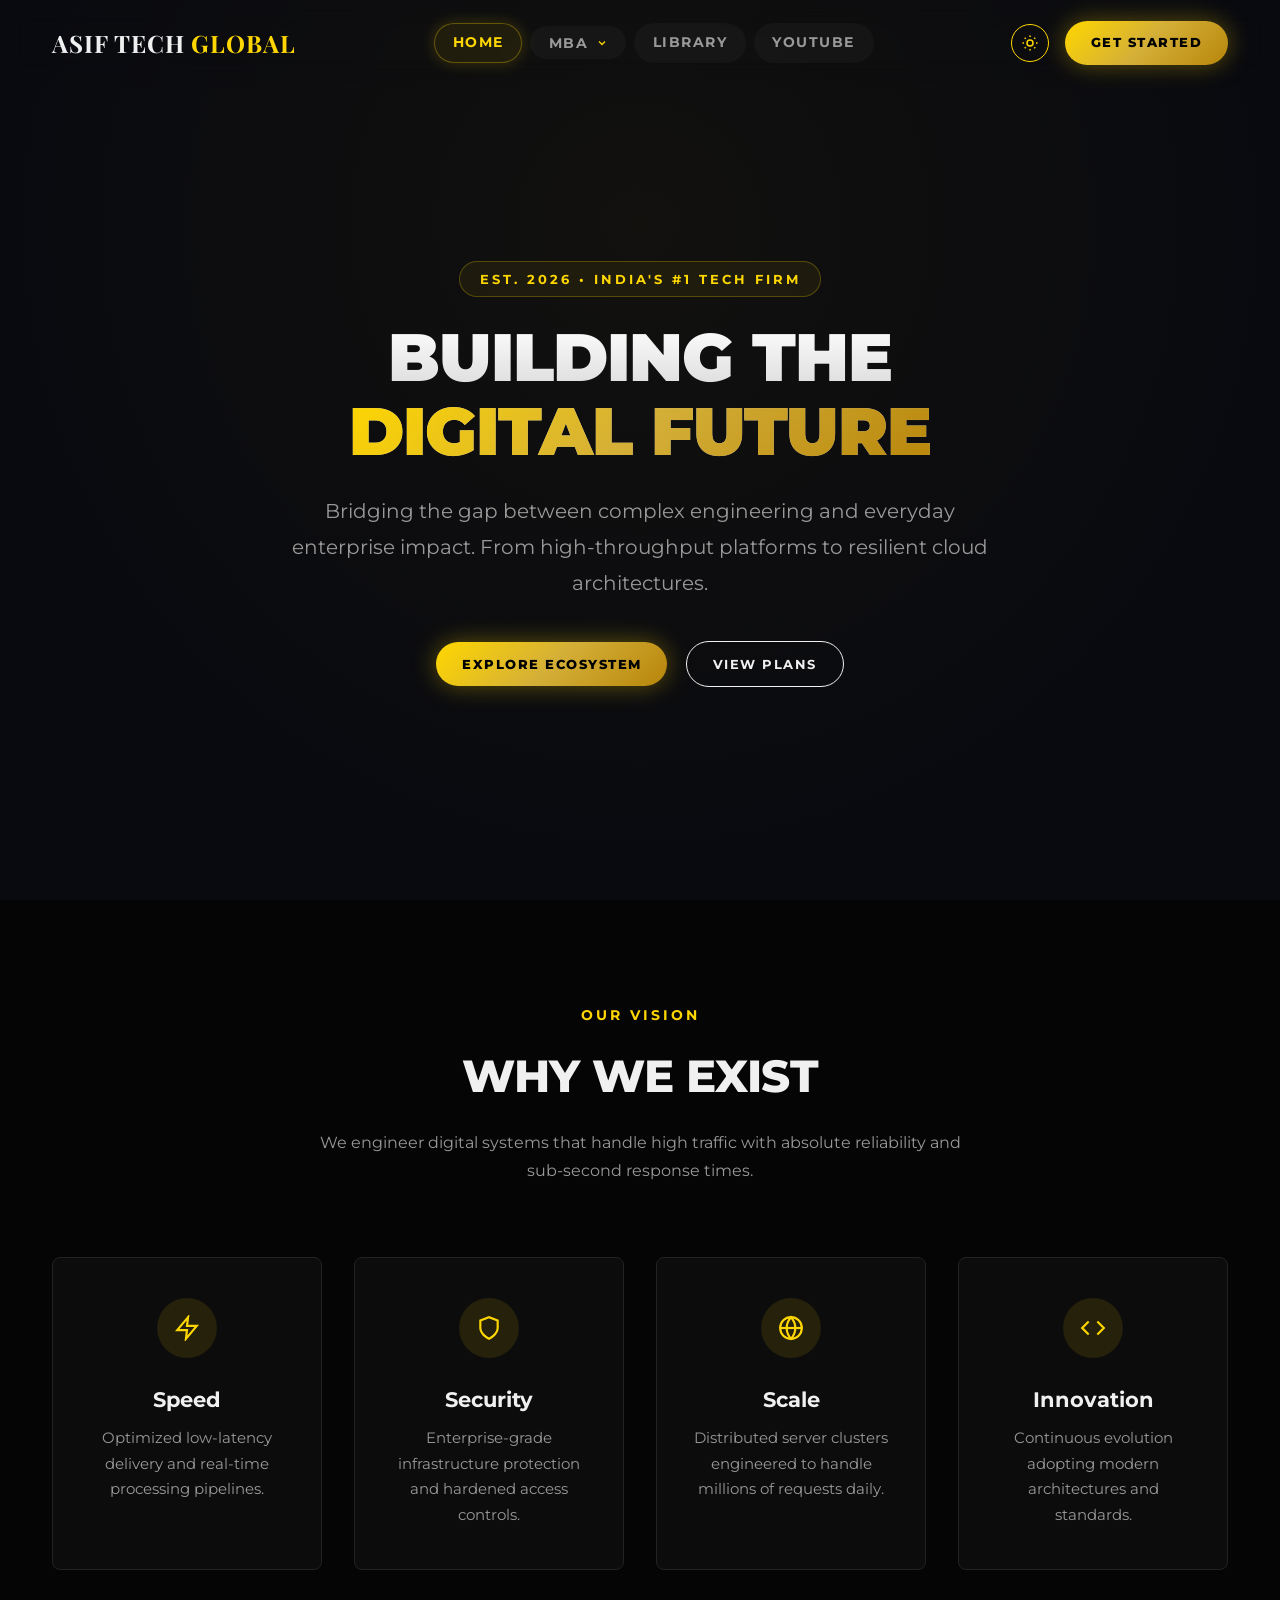
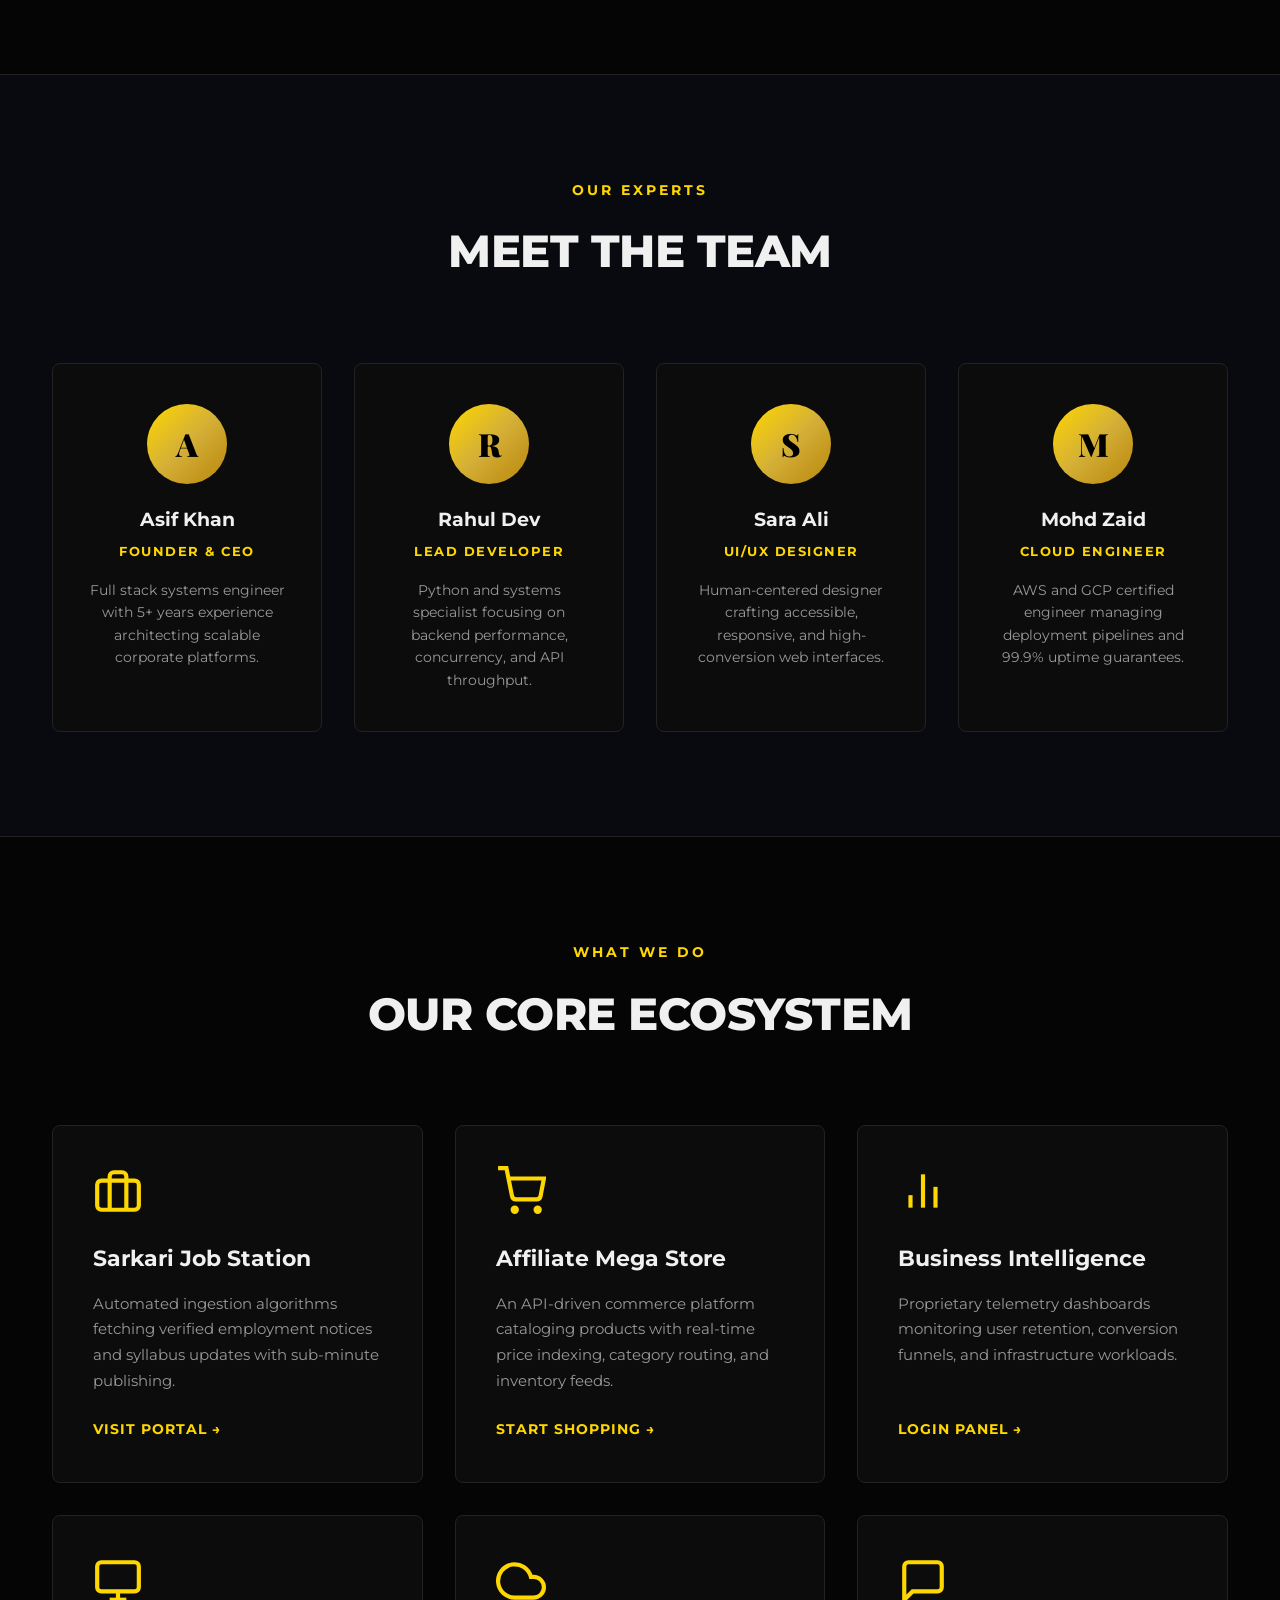
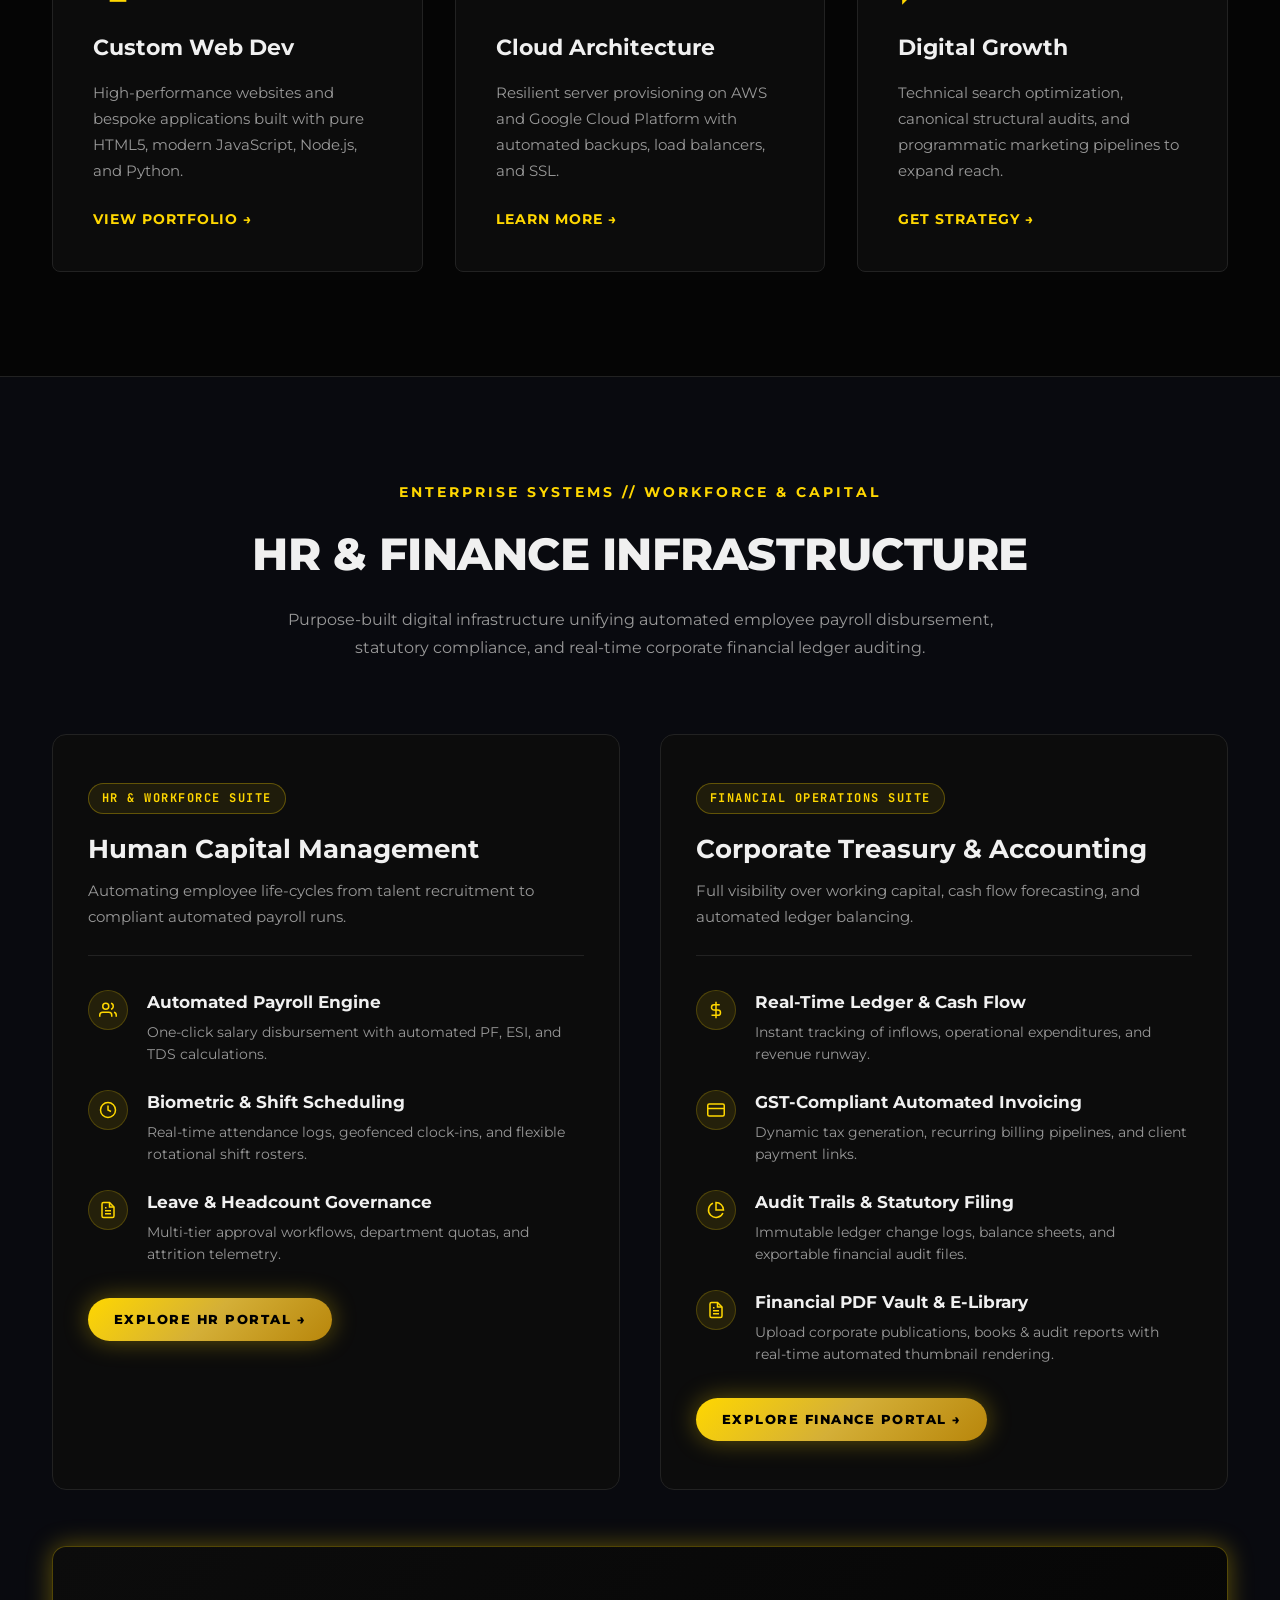
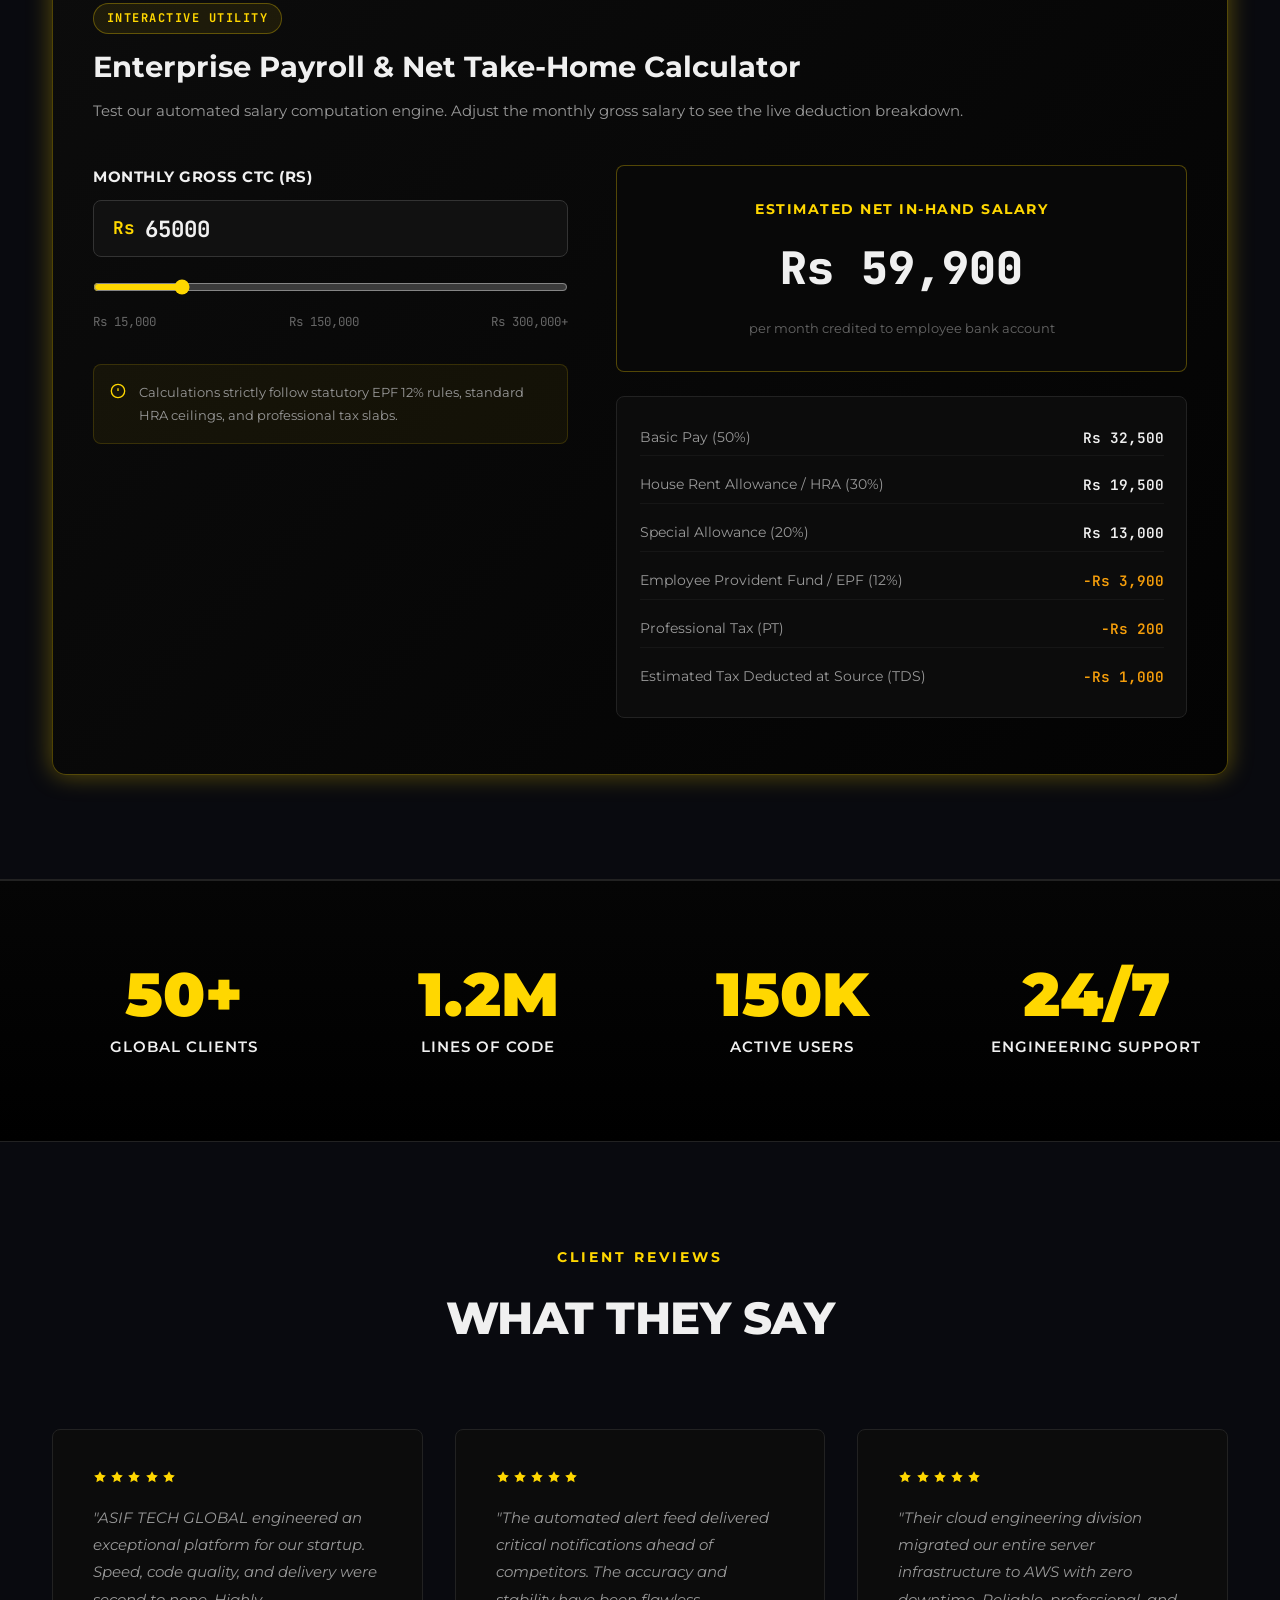
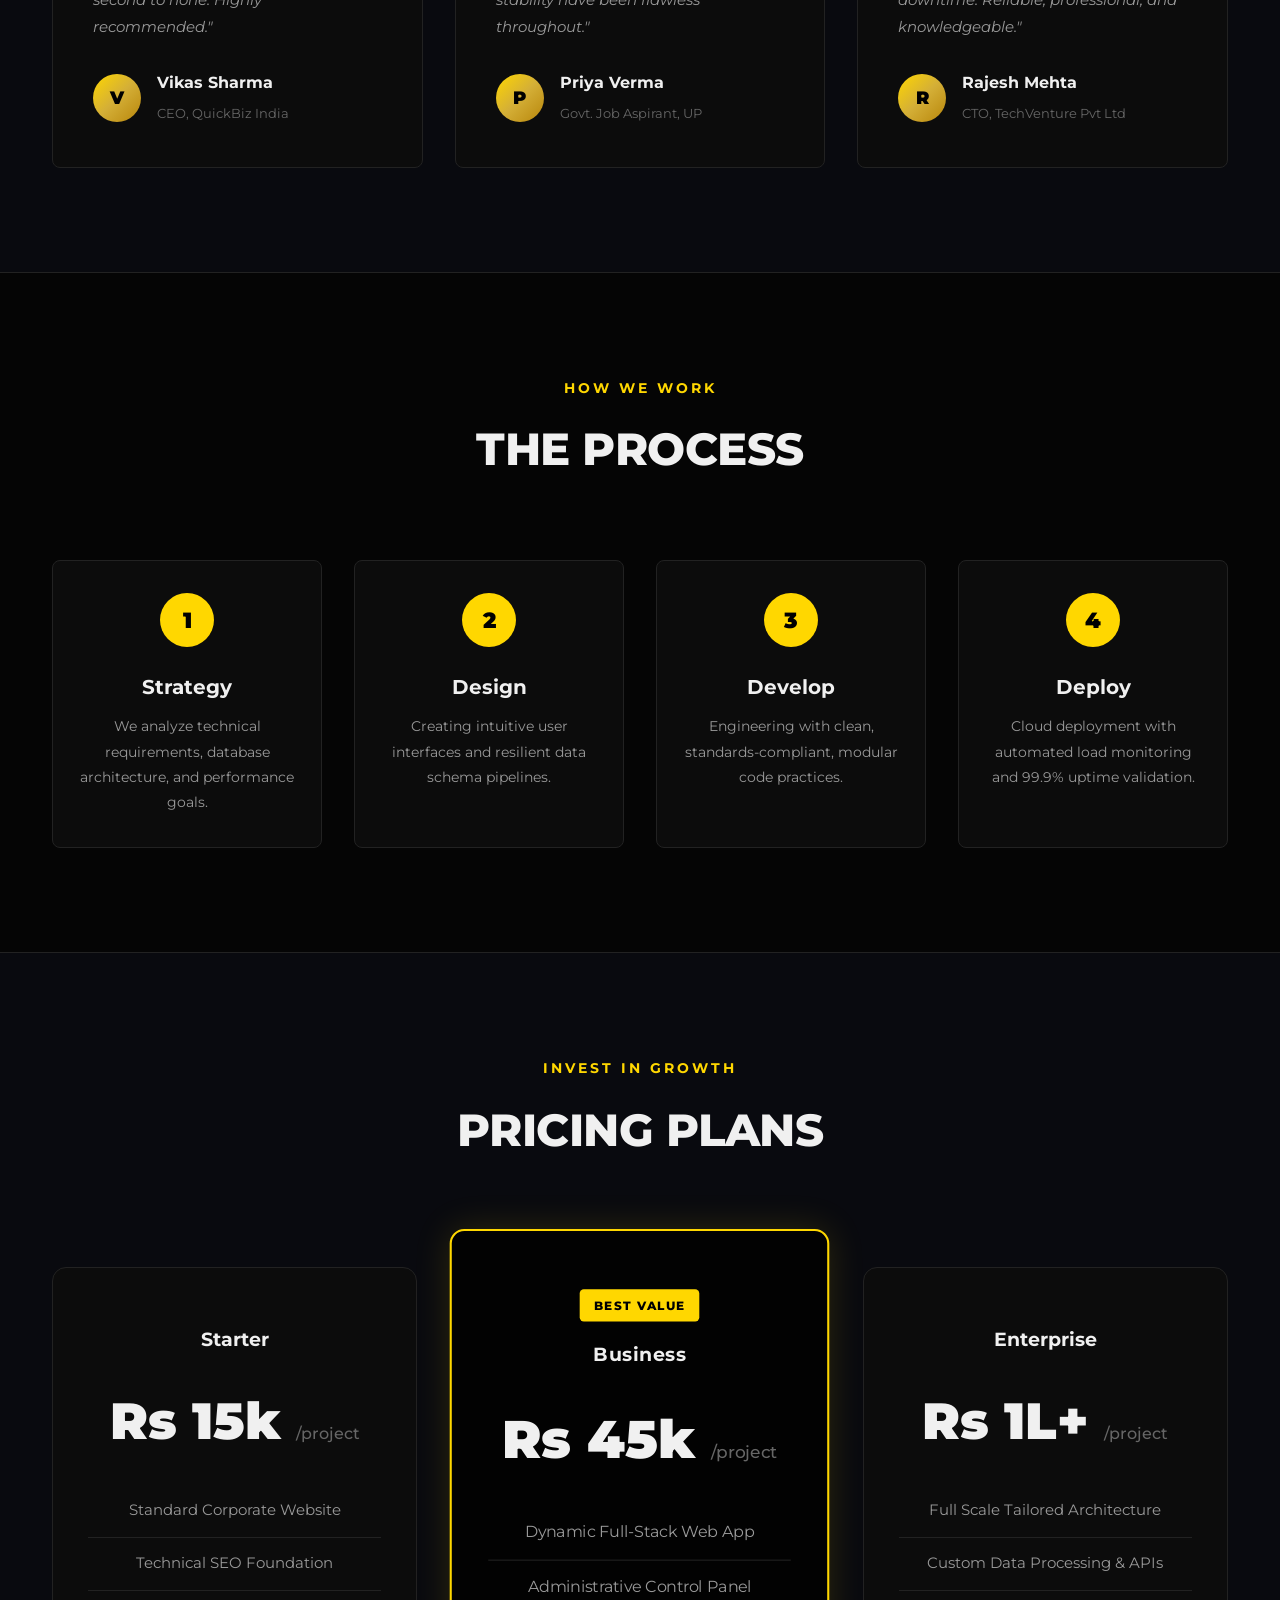
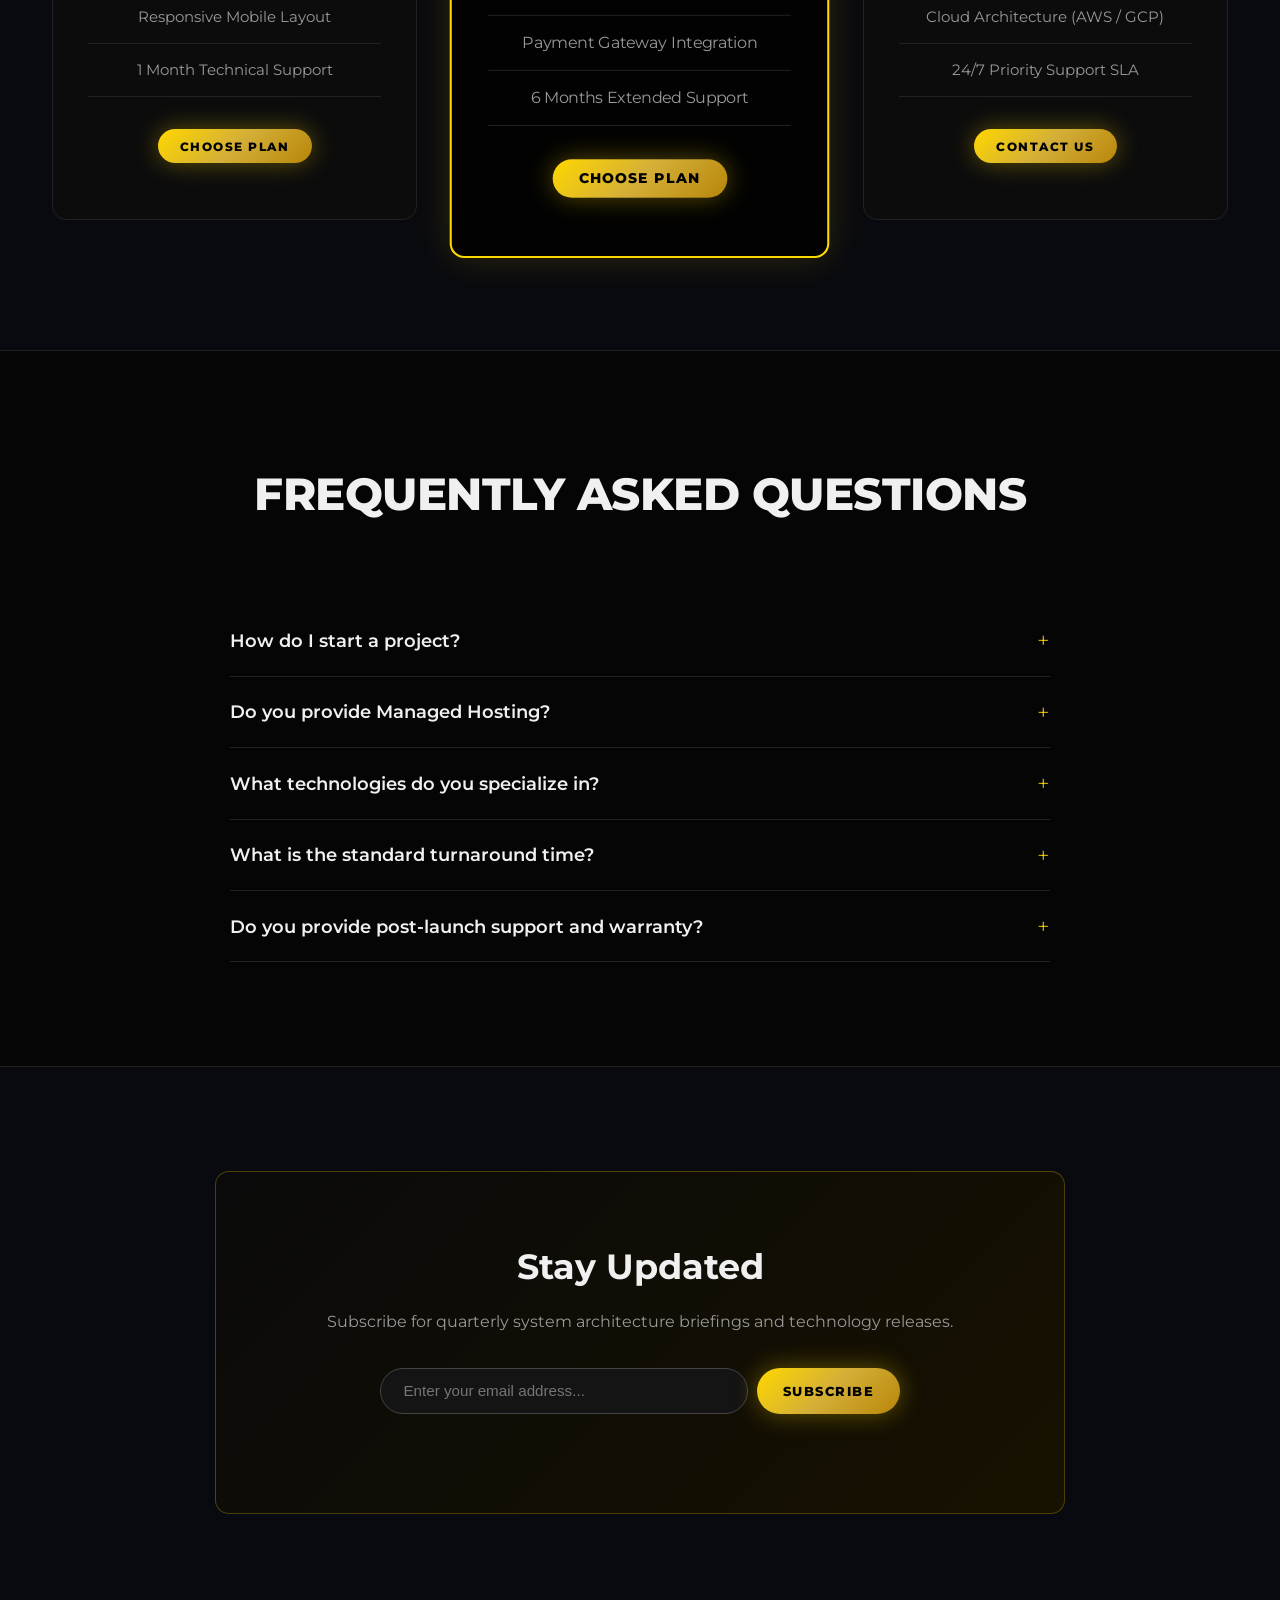
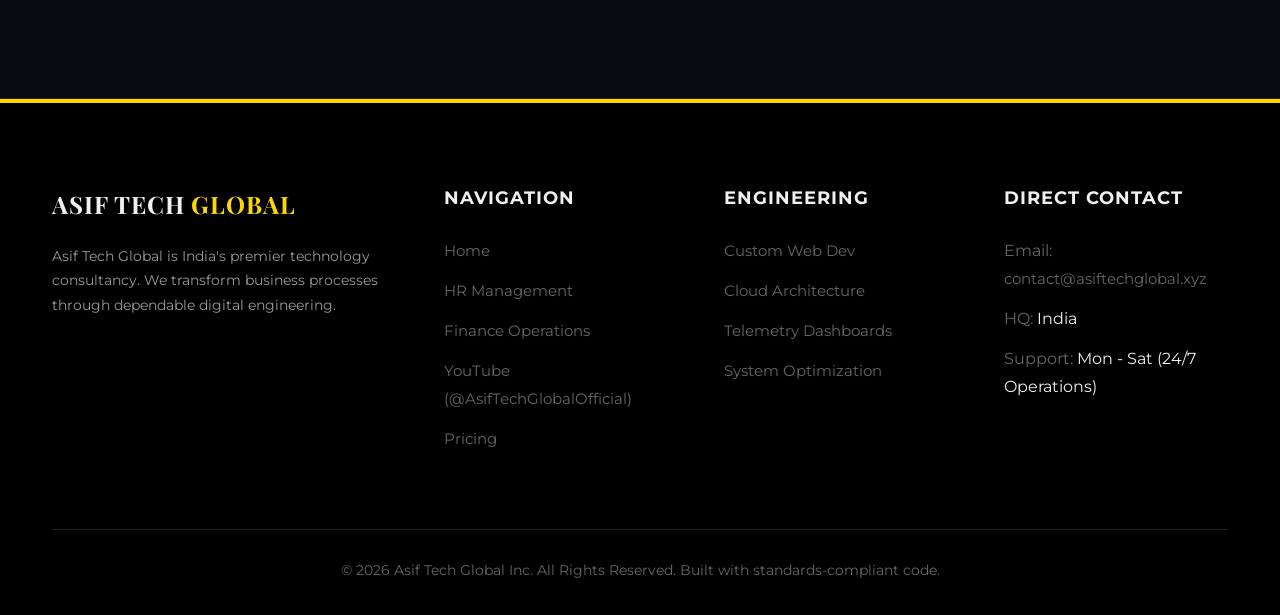
==== index.html @ cf7ed8c2 "feat: AsifTechGlobal Web Platform & YouTube Live Automation Suite" ====
<!DOCTYPE html>
<html lang="en" data-theme="dark">
<head>
  <meta charset="UTF-8">
  <meta name="viewport" content="width=device-width, initial-scale=1.0">
  <title>ASIF TECH GLOBAL | World's Leading Digital Solutions</title>
  <meta name="description" content="Asif Tech Global is India's premier technology consultancy. We build scalable platforms, high-performance web applications, cloud architectures, and digital systems.">
  
  <link rel="stylesheet" href="style.css">
</head>
<body id="home">

  <!-- ==========================================================================
       Navigation Bar (ONLY "Home" in Menu)
       ========================================================================== -->
  <nav class="navbar" id="navbar">
    <div class="container nav-wrapper">
      <!-- Brand Logo -->
      <a href="#home" class="brand-logo">
        ASIF TECH <span>GLOBAL</span>
      </a>

      <!-- Navigation Menu -->
      <div class="nav-menu">
        <a href="#home" class="nav-link-item active">Home</a>

        <!-- MBA Menu with separate HR & FINANCE options -->
        <div class="nav-dropdown" id="mbaDropdown">
          <button class="nav-dropdown-btn" id="mbaDropdownBtn" type="button" aria-expanded="false" aria-haspopup="true">
            <span>MBA</span>
            <svg class="dropdown-chevron" width="12" height="12" viewBox="0 0 24 24" fill="none" stroke="currentColor" stroke-width="2.5"><polyline points="6 9 12 15 18 9"></polyline></svg>
          </button>
          
          <div class="dropdown-menu-box" id="mbaDropdownMenu">
            <!-- Option 1: HR -->
            <a href="hr.html" class="dropdown-item" id="navItemHr">
              <div class="dropdown-item-icon">
                <svg width="18" height="18" viewBox="0 0 24 24" fill="none" stroke="currentColor" stroke-width="2"><path d="M17 21v-2a4 4 0 0 0-4-4H5a4 4 0 0 0-4 4v2"></path><circle cx="9" cy="7" r="4"></circle><path d="M23 21v-2a4 4 0 0 0-3-3.87"></path><path d="M16 3.13a4 4 0 0 1 0 7.75"></path></svg>
              </div>
              <div class="dropdown-item-info">
                <span class="dropdown-title">HR</span>
                <span class="dropdown-desc">Human Resources, Payroll & Workforce</span>
              </div>
            </a>

            <div class="dropdown-divider"></div>

            <!-- Option 2: FINANCE -->
            <a href="finance.html" class="dropdown-item" id="navItemFinance">
              <div class="dropdown-item-icon">
                <svg width="18" height="18" viewBox="0 0 24 24" fill="none" stroke="currentColor" stroke-width="2"><line x1="12" y1="1" x2="12" y2="23"></line><path d="M17 5H9.5a3.5 3.5 0 0 0 0 7h5a3.5 3.5 0 0 1 0 7H6"></path></svg>
              </div>
              <div class="dropdown-item-info">
                <span class="dropdown-title">FINANCE</span>
                <span class="dropdown-desc">Corporate Treasury, GST & Ledgers</span>
              </div>
            </a>
          </div>
        </div>

        <a href="library.html" class="nav-link-item">Library</a>
        <a href="youtube.html" class="nav-link-item">YouTube</a>
      </div>

      <!-- Right Controls -->
      <div class="nav-right">
        <!-- Theme Toggle (Clean SVG Sun/Moon, Zero Emojis) -->
        <button class="theme-toggle-btn" id="mode-toggle" type="button" aria-label="Toggle Dark and Light Mode" title="Toggle Mode">
          <svg id="sun-svg" width="18" height="18" viewBox="0 0 24 24" fill="none" stroke="currentColor" stroke-width="2">
            <circle cx="12" cy="12" r="4"></circle>
            <path d="M12 2v2M12 20v2M4.93 4.93l1.41 1.41M17.66 17.66l1.41 1.41M2 12h2M20 12h2M6.34 17.66l-1.41 1.41M19.07 4.93l-1.41 1.41"></path>
          </svg>
          <svg id="moon-svg" width="18" height="18" viewBox="0 0 24 24" fill="none" stroke="currentColor" stroke-width="2" style="display: none;">
            <path d="M21 12.79A9 9 0 1 1 11.21 3 7 7 0 0 0 21 12.79z"></path>
          </svg>
        </button>

        <a href="#pricing" class="btn-gold">Get Started</a>
      </div>
    </div>
  </nav>

  <!-- ==========================================================================
       Hero Section
       ========================================================================== -->
  <header class="hero">
    <div class="hero-overlay"></div>
    <div class="hero-content">
      <div class="hero-meta-badge">EST. 2026 • INDIA'S #1 TECH FIRM</div>
      <h1 class="hero-title">Building The <br><span class="gradient-gold-text">Digital Future</span></h1>
      <p class="hero-subtitle">
        Bridging the gap between complex engineering and everyday enterprise impact. 
        From high-throughput platforms to resilient cloud architectures.
      </p>

      <div class="hero-actions">
        <a href="#ecosystem" class="btn-gold">Explore Ecosystem</a>
        <a href="#pricing" class="btn-outline-white">View Plans</a>
      </div>
    </div>
  </header>

  <!-- ==========================================================================
       Vision / Why We Exist (4 Pillars)
       ========================================================================== -->
  <section class="section section-bg-dark" id="vision">
    <div class="container">
      <div class="section-header">
        <div class="section-pretitle">Our Vision</div>
        <h2 class="section-h2">Why We Exist</h2>
        <p style="max-width: 680px; margin: 0.8rem auto 0; color: var(--text-muted);">
          We engineer digital systems that handle high traffic with absolute reliability and sub-second response times.
        </p>
      </div>

      <div class="vision-grid">
        <div class="vision-card">
          <div class="vision-icon-wrap">
            <svg width="26" height="26" viewBox="0 0 24 24" fill="none" stroke="currentColor" stroke-width="2">
              <polygon points="13 2 3 14 12 14 11 22 21 10 12 10 13 2"></polygon>
            </svg>
          </div>
          <h3>Speed</h3>
          <p>Optimized low-latency delivery and real-time processing pipelines.</p>
        </div>

        <div class="vision-card">
          <div class="vision-icon-wrap">
            <svg width="26" height="26" viewBox="0 0 24 24" fill="none" stroke="currentColor" stroke-width="2">
              <path d="M12 22s8-4 8-10V5l-8-3-8 3v7c0 6 8 10 8 10z"></path>
            </svg>
          </div>
          <h3>Security</h3>
          <p>Enterprise-grade infrastructure protection and hardened access controls.</p>
        </div>

        <div class="vision-card">
          <div class="vision-icon-wrap">
            <svg width="26" height="26" viewBox="0 0 24 24" fill="none" stroke="currentColor" stroke-width="2">
              <circle cx="12" cy="12" r="10"></circle>
              <line x1="2" y1="12" x2="22" y2="12"></line>
              <path d="M12 2a15.3 15.3 0 0 1 4 10 15.3 15.3 0 0 1-4 10 15.3 15.3 0 0 1-4-10 15.3 15.3 0 0 1 4-10z"></path>
            </svg>
          </div>
          <h3>Scale</h3>
          <p>Distributed server clusters engineered to handle millions of requests daily.</p>
        </div>

        <div class="vision-card">
          <div class="vision-icon-wrap">
            <svg width="26" height="26" viewBox="0 0 24 24" fill="none" stroke="currentColor" stroke-width="2">
              <polyline points="16 18 22 12 16 6"></polyline>
              <polyline points="8 6 2 12 8 18"></polyline>
            </svg>
          </div>
          <h3>Innovation</h3>
          <p>Continuous evolution adopting modern architectures and standards.</p>
        </div>
      </div>
    </div>
  </section>

  <!-- ==========================================================================
       Leadership & Engineering Team
       ========================================================================== -->
  <section class="section">
    <div class="container">
      <div class="section-header">
        <div class="section-pretitle">Our Experts</div>
        <h2 class="section-h2">Meet The Team</h2>
      </div>

      <div class="team-grid">
        <div class="team-card">
          <div class="team-avatar">A</div>
          <h4>Asif Khan</h4>
          <div class="team-role">Founder & CEO</div>
          <p>Full stack systems engineer with 5+ years experience architecting scalable corporate platforms.</p>
        </div>

        <div class="team-card">
          <div class="team-avatar">R</div>
          <h4>Rahul Dev</h4>
          <div class="team-role">Lead Developer</div>
          <p>Python and systems specialist focusing on backend performance, concurrency, and API throughput.</p>
        </div>

        <div class="team-card">
          <div class="team-avatar">S</div>
          <h4>Sara Ali</h4>
          <div class="team-role">UI/UX Designer</div>
          <p>Human-centered designer crafting accessible, responsive, and high-conversion web interfaces.</p>
        </div>

        <div class="team-card">
          <div class="team-avatar">M</div>
          <h4>Mohd Zaid</h4>
          <div class="team-role">Cloud Engineer</div>
          <p>AWS and GCP certified engineer managing deployment pipelines and 99.9% uptime guarantees.</p>
        </div>
      </div>
    </div>
  </section>

  <!-- ==========================================================================
       Core Ecosystem & Capabilities
       ========================================================================== -->
  <section class="section section-bg-dark" id="ecosystem">
    <div class="container">
      <div class="section-header">
        <div class="section-pretitle">What We Do</div>
        <h2 class="section-h2">Our Core Ecosystem</h2>
      </div>

      <div class="ecosystem-grid">
        <div class="ecosystem-card">
          <svg class="ecosystem-icon" viewBox="0 0 24 24" fill="none" stroke="currentColor" stroke-width="2">
            <rect x="2" y="7" width="20" height="14" rx="2" ry="2"></rect>
            <path d="M16 21V5a2 2 0 0 0-2-2h-4a2 2 0 0 0-2 2v16"></path>
          </svg>
          <h3>Sarkari Job Station</h3>
          <p>Automated ingestion algorithms fetching verified employment notices and syllabus updates with sub-minute publishing.</p>
          <a href="#home" class="ecosystem-link">Visit Portal &rarr;</a>
        </div>

        <div class="ecosystem-card">
          <svg class="ecosystem-icon" viewBox="0 0 24 24" fill="none" stroke="currentColor" stroke-width="2">
            <circle cx="9" cy="21" r="1"></circle>
            <circle cx="20" cy="21" r="1"></circle>
            <path d="M1 1h4l2.68 13.39a2 2 0 0 0 2 1.61h9.72a2 2 0 0 0 2-1.61L23 6H6"></path>
          </svg>
          <h3>Affiliate Mega Store</h3>
          <p>An API-driven commerce platform cataloging products with real-time price indexing, category routing, and inventory feeds.</p>
          <a href="#home" class="ecosystem-link">Start Shopping &rarr;</a>
        </div>

        <div class="ecosystem-card">
          <svg class="ecosystem-icon" viewBox="0 0 24 24" fill="none" stroke="currentColor" stroke-width="2">
            <line x1="18" y1="20" x2="18" y2="10"></line>
            <line x1="12" y1="20" x2="12" y2="4"></line>
            <line x1="6" y1="20" x2="6" y2="14"></line>
          </svg>
          <h3>Business Intelligence</h3>
          <p>Proprietary telemetry dashboards monitoring user retention, conversion funnels, and infrastructure workloads.</p>
          <a href="#home" class="ecosystem-link">Login Panel &rarr;</a>
        </div>

        <div class="ecosystem-card">
          <svg class="ecosystem-icon" viewBox="0 0 24 24" fill="none" stroke="currentColor" stroke-width="2">
            <rect x="2" y="3" width="20" height="14" rx="2" ry="2"></rect>
            <line x1="8" y1="21" x2="16" y2="21"></line>
            <line x1="12" y1="17" x2="12" y2="21"></line>
          </svg>
          <h3>Custom Web Dev</h3>
          <p>High-performance websites and bespoke applications built with pure HTML5, modern JavaScript, Node.js, and Python.</p>
          <a href="#home" class="ecosystem-link">View Portfolio &rarr;</a>
        </div>

        <div class="ecosystem-card">
          <svg class="ecosystem-icon" viewBox="0 0 24 24" fill="none" stroke="currentColor" stroke-width="2">
            <path d="M18 10h-1.26A8 8 0 1 0 9 20h9a5 5 0 0 0 0-10z"></path>
          </svg>
          <h3>Cloud Architecture</h3>
          <p>Resilient server provisioning on AWS and Google Cloud Platform with automated backups, load balancers, and SSL.</p>
          <a href="#home" class="ecosystem-link">Learn More &rarr;</a>
        </div>

        <div class="ecosystem-card">
          <svg class="ecosystem-icon" viewBox="0 0 24 24" fill="none" stroke="currentColor" stroke-width="2">
            <path d="M21 15a2 2 0 0 1-2 2H7l-4 4V5a2 2 0 0 1 2-2h14a2 2 0 0 1 2 2z"></path>
          </svg>
          <h3>Digital Growth</h3>
          <p>Technical search optimization, canonical structural audits, and programmatic marketing pipelines to expand reach.</p>
          <a href="#home" class="ecosystem-link">Get Strategy &rarr;</a>
        </div>
      </div>
    </div>
  </section>

  <!-- ==========================================================================
       Dedicated HR & Finance Enterprise Section
       ========================================================================== -->
  <section class="section" id="hr-finance">
    <div class="container">
      <div class="section-header">
        <div class="section-pretitle">Enterprise Systems // Workforce & Capital</div>
        <h2 class="section-h2">HR & Finance Infrastructure</h2>
        <p style="max-width: 720px; margin: 0.8rem auto 0; color: var(--text-muted);">
          Purpose-built digital infrastructure unifying automated employee payroll disbursement, 
          statutory compliance, and real-time corporate financial ledger auditing.
        </p>
      </div>

      <!-- Dual Suite Architecture (HR + Finance) -->
      <div class="hr-finance-grid">
        <!-- HR Column -->
        <div class="suite-card" id="mba-hr">
          <div class="suite-header">
            <div class="suite-badge">HR & Workforce Suite</div>
            <h3>Human Capital Management</h3>
            <p style="color: var(--text-muted); font-size: 0.92rem;">
              Automating employee life-cycles from talent recruitment to compliant automated payroll runs.
            </p>
          </div>

          <ul class="suite-feature-list">
            <li>
              <div class="suite-feature-icon">
                <svg width="18" height="18" viewBox="0 0 24 24" fill="none" stroke="currentColor" stroke-width="2"><path d="M17 21v-2a4 4 0 0 0-4-4H5a4 4 0 0 0-4 4v2"></path><circle cx="9" cy="7" r="4"></circle><path d="M23 21v-2a4 4 0 0 0-3-3.87"></path><path d="M16 3.13a4 4 0 0 1 0 7.75"></path></svg>
              </div>
              <div>
                <strong>Automated Payroll Engine</strong>
                <p>One-click salary disbursement with automated PF, ESI, and TDS calculations.</p>
              </div>
            </li>
            <li>
              <div class="suite-feature-icon">
                <svg width="18" height="18" viewBox="0 0 24 24" fill="none" stroke="currentColor" stroke-width="2"><circle cx="12" cy="12" r="10"></circle><polyline points="12 6 12 12 16 14"></polyline></svg>
              </div>
              <div>
                <strong>Biometric & Shift Scheduling</strong>
                <p>Real-time attendance logs, geofenced clock-ins, and flexible rotational shift rosters.</p>
              </div>
            </li>
            <li>
              <div class="suite-feature-icon">
                <svg width="18" height="18" viewBox="0 0 24 24" fill="none" stroke="currentColor" stroke-width="2"><path d="M14 2H6a2 2 0 0 0-2 2v16a2 2 0 0 0 2 2h12a2 2 0 0 0 2-2V8z"></path><polyline points="14 2 14 8 20 8"></polyline><line x1="16" y1="13" x2="8" y2="13"></line><line x1="16" y1="17" x2="8" y2="17"></line><polyline points="10 9 9 9 8 9"></polyline></svg>
              </div>
              <div>
                <strong>Leave & Headcount Governance</strong>
                <p>Multi-tier approval workflows, department quotas, and attrition telemetry.</p>
              </div>
            </li>
          </ul>

          <div style="margin-top: 2rem;">
            <a href="hr.html" class="btn-gold">Explore HR Portal &rarr;</a>
          </div>
        </div>

        <!-- Finance Column -->
        <div class="suite-card" id="mba-finance">
          <div class="suite-header">
            <div class="suite-badge">Financial Operations Suite</div>
            <h3>Corporate Treasury & Accounting</h3>
            <p style="color: var(--text-muted); font-size: 0.92rem;">
              Full visibility over working capital, cash flow forecasting, and automated ledger balancing.
            </p>
          </div>

          <ul class="suite-feature-list">
            <li>
              <div class="suite-feature-icon">
                <svg width="18" height="18" viewBox="0 0 24 24" fill="none" stroke="currentColor" stroke-width="2"><line x1="12" y1="1" x2="12" y2="23"></line><path d="M17 5H9.5a3.5 3.5 0 0 0 0 7h5a3.5 3.5 0 0 1 0 7H6"></path></svg>
              </div>
              <div>
                <strong>Real-Time Ledger & Cash Flow</strong>
                <p>Instant tracking of inflows, operational expenditures, and revenue runway.</p>
              </div>
            </li>
            <li>
              <div class="suite-feature-icon">
                <svg width="18" height="18" viewBox="0 0 24 24" fill="none" stroke="currentColor" stroke-width="2"><rect x="1" y="4" width="22" height="16" rx="2" ry="2"></rect><line x1="1" y1="10" x2="23" y2="10"></line></svg>
              </div>
              <div>
                <strong>GST-Compliant Automated Invoicing</strong>
                <p>Dynamic tax generation, recurring billing pipelines, and client payment links.</p>
              </div>
            </li>
            <li>
              <div class="suite-feature-icon">
                <svg width="18" height="18" viewBox="0 0 24 24" fill="none" stroke="currentColor" stroke-width="2"><path d="M21.21 15.89A10 10 0 1 1 8 2.83"></path><path d="M22 12A10 10 0 0 0 12 2v10z"></path></svg>
              </div>
              <div>
                <strong>Audit Trails & Statutory Filing</strong>
                <p>Immutable ledger change logs, balance sheets, and exportable financial audit files.</p>
              </div>
            </li>
            <li>
              <div class="suite-feature-icon">
                <svg width="18" height="18" viewBox="0 0 24 24" fill="none" stroke="currentColor" stroke-width="2"><path d="M14 2H6a2 2 0 0 0-2 2v16a2 2 0 0 0 2 2h12a2 2 0 0 0 2-2V8z"></path><polyline points="14 2 14 8 20 8"></polyline><line x1="16" y1="13" x2="8" y2="13"></line><line x1="16" y1="17" x2="8" y2="17"></line><polyline points="10 9 9 9 8 9"></polyline></svg>
              </div>
              <div>
                <strong>Financial PDF Vault & E-Library</strong>
                <p>Upload corporate publications, books & audit reports with real-time automated thumbnail rendering.</p>
              </div>
            </li>
          </ul>

          <div style="margin-top: 2rem;">
            <a href="finance.html" class="btn-gold">Explore Finance Portal &rarr;</a>
          </div>
        </div>
      </div>

      <!-- Interactive Payroll & Net Salary Calculator Widget -->
      <div class="payroll-calculator-panel">
        <div class="calc-intro">
          <div class="suite-badge" style="margin-bottom: 0.5rem;">Interactive Utility</div>
          <h3>Enterprise Payroll & Net Take-Home Calculator</h3>
          <p style="color: var(--text-muted); font-size: 0.92rem;">
            Test our automated salary computation engine. Adjust the monthly gross salary to see the live deduction breakdown.
          </p>
        </div>

        <div class="calc-grid">
          <!-- Control Side -->
          <div class="calc-control-col">
            <label for="grossSalaryInput" class="calc-label">Monthly Gross CTC (Rs)</label>
            <div class="salary-input-wrapper">
              <span class="currency-prefix">Rs</span>
              <input type="number" id="grossSalaryInput" class="salary-num-input" value="65000" min="15000" max="500000" step="1000">
            </div>

            <div style="margin-top: 1.2rem;">
              <input type="range" id="grossSalaryRange" class="calc-slider" min="15000" max="300000" step="1000" value="65000">
              <div style="display: flex; justify-content: space-between; font-size: 0.78rem; color: var(--text-dim); margin-top: 0.4rem; font-family: var(--font-mono);">
                <span>Rs 15,000</span>
                <span>Rs 150,000</span>
                <span>Rs 300,000+</span>
              </div>
            </div>

            <div class="calc-notice">
              <svg width="16" height="16" viewBox="0 0 24 24" fill="none" stroke="currentColor" stroke-width="2"><circle cx="12" cy="12" r="10"></circle><line x1="12" y1="8" x2="12" y2="12"></line><line x1="12" y1="16" x2="12.01" y2="16"></line></svg>
              <span>Calculations strictly follow statutory EPF 12% rules, standard HRA ceilings, and professional tax slabs.</span>
            </div>
          </div>

          <!-- Breakdown Side -->
          <div class="calc-result-col">
            <div class="net-salary-card">
              <span class="net-label">Estimated Net In-Hand Salary</span>
              <div class="net-amount" id="netSalaryDisplay">Rs 58,750</div>
              <span class="net-sub">per month credited to employee bank account</span>
            </div>

            <div class="breakdown-table">
              <div class="breakdown-row">
                <span>Basic Pay (50%)</span>
                <span id="basicPayDisplay" class="val-pos">Rs 32,500</span>
              </div>
              <div class="breakdown-row">
                <span>House Rent Allowance / HRA (30%)</span>
                <span id="hraDisplay" class="val-pos">Rs 19,500</span>
              </div>
              <div class="breakdown-row">
                <span>Special Allowance (20%)</span>
                <span id="specialAllowanceDisplay" class="val-pos">Rs 13,000</span>
              </div>
              <div class="breakdown-row">
                <span>Employee Provident Fund / EPF (12%)</span>
                <span id="epfDisplay" class="val-neg">-Rs 3,900</span>
              </div>
              <div class="breakdown-row">
                <span>Professional Tax (PT)</span>
                <span id="ptDisplay" class="val-neg">-Rs 200</span>
              </div>
              <div class="breakdown-row">
                <span>Estimated Tax Deducted at Source (TDS)</span>
                <span id="tdsDisplay" class="val-neg">-Rs 2,150</span>
              </div>
            </div>
          </div>
        </div>
      </div>
    </div>
  </section>

  <!-- ==========================================================================
       Animated Stats Section
       ========================================================================== -->
  <section class="stats-section">
    <div class="container">
      <div class="stats-grid">
        <div>
          <div class="stat-number" data-target="50">50+</div>
          <div class="stat-label">Global Clients</div>
        </div>
        <div>
          <div class="stat-number" data-target="1.2">1.2M</div>
          <div class="stat-label">Lines of Code</div>
        </div>
        <div>
          <div class="stat-number" data-target="150">150K</div>
          <div class="stat-label">Active Users</div>
        </div>
        <div>
          <div class="stat-number">24/7</div>
          <div class="stat-label">Engineering Support</div>
        </div>
      </div>
    </div>
  </section>

  <!-- ==========================================================================
       Client Testimonials (Zero Emojis, Clean SVG Stars)
       ========================================================================== -->
  <section class="section">
    <div class="container">
      <div class="section-header">
        <div class="section-pretitle">Client Reviews</div>
        <h2 class="section-h2">What They Say</h2>
      </div>

      <div class="testimonial-grid">
        <div class="testimonial-card">
          <div class="stars-row">
            <svg viewBox="0 0 24 24"><polygon points="12 2 15.09 8.26 22 9.27 17 14.14 18.18 21.02 12 17.77 5.82 21.02 7 14.14 2 9.27 8.91 8.26 12 2"></polygon></svg>
            <svg viewBox="0 0 24 24"><polygon points="12 2 15.09 8.26 22 9.27 17 14.14 18.18 21.02 12 17.77 5.82 21.02 7 14.14 2 9.27 8.91 8.26 12 2"></polygon></svg>
            <svg viewBox="0 0 24 24"><polygon points="12 2 15.09 8.26 22 9.27 17 14.14 18.18 21.02 12 17.77 5.82 21.02 7 14.14 2 9.27 8.91 8.26 12 2"></polygon></svg>
            <svg viewBox="0 0 24 24"><polygon points="12 2 15.09 8.26 22 9.27 17 14.14 18.18 21.02 12 17.77 5.82 21.02 7 14.14 2 9.27 8.91 8.26 12 2"></polygon></svg>
            <svg viewBox="0 0 24 24"><polygon points="12 2 15.09 8.26 22 9.27 17 14.14 18.18 21.02 12 17.77 5.82 21.02 7 14.14 2 9.27 8.91 8.26 12 2"></polygon></svg>
          </div>
          <p>"ASIF TECH GLOBAL engineered an exceptional platform for our startup. Speed, code quality, and delivery were second to none. Highly recommended."</p>
          <div class="testimonial-author">
            <div class="author-avatar">V</div>
            <div class="author-info">
              <h4>Vikas Sharma</h4>
              <span>CEO, QuickBiz India</span>
            </div>
          </div>
        </div>

        <div class="testimonial-card">
          <div class="stars-row">
            <svg viewBox="0 0 24 24"><polygon points="12 2 15.09 8.26 22 9.27 17 14.14 18.18 21.02 12 17.77 5.82 21.02 7 14.14 2 9.27 8.91 8.26 12 2"></polygon></svg>
            <svg viewBox="0 0 24 24"><polygon points="12 2 15.09 8.26 22 9.27 17 14.14 18.18 21.02 12 17.77 5.82 21.02 7 14.14 2 9.27 8.91 8.26 12 2"></polygon></svg>
            <svg viewBox="0 0 24 24"><polygon points="12 2 15.09 8.26 22 9.27 17 14.14 18.18 21.02 12 17.77 5.82 21.02 7 14.14 2 9.27 8.91 8.26 12 2"></polygon></svg>
            <svg viewBox="0 0 24 24"><polygon points="12 2 15.09 8.26 22 9.27 17 14.14 18.18 21.02 12 17.77 5.82 21.02 7 14.14 2 9.27 8.91 8.26 12 2"></polygon></svg>
            <svg viewBox="0 0 24 24"><polygon points="12 2 15.09 8.26 22 9.27 17 14.14 18.18 21.02 12 17.77 5.82 21.02 7 14.14 2 9.27 8.91 8.26 12 2"></polygon></svg>
          </div>
          <p>"The automated alert feed delivered critical notifications ahead of competitors. The accuracy and stability have been flawless throughout."</p>
          <div class="testimonial-author">
            <div class="author-avatar">P</div>
            <div class="author-info">
              <h4>Priya Verma</h4>
              <span>Govt. Job Aspirant, UP</span>
            </div>
          </div>
        </div>

        <div class="testimonial-card">
          <div class="stars-row">
            <svg viewBox="0 0 24 24"><polygon points="12 2 15.09 8.26 22 9.27 17 14.14 18.18 21.02 12 17.77 5.82 21.02 7 14.14 2 9.27 8.91 8.26 12 2"></polygon></svg>
            <svg viewBox="0 0 24 24"><polygon points="12 2 15.09 8.26 22 9.27 17 14.14 18.18 21.02 12 17.77 5.82 21.02 7 14.14 2 9.27 8.91 8.26 12 2"></polygon></svg>
            <svg viewBox="0 0 24 24"><polygon points="12 2 15.09 8.26 22 9.27 17 14.14 18.18 21.02 12 17.77 5.82 21.02 7 14.14 2 9.27 8.91 8.26 12 2"></polygon></svg>
            <svg viewBox="0 0 24 24"><polygon points="12 2 15.09 8.26 22 9.27 17 14.14 18.18 21.02 12 17.77 5.82 21.02 7 14.14 2 9.27 8.91 8.26 12 2"></polygon></svg>
            <svg viewBox="0 0 24 24"><polygon points="12 2 15.09 8.26 22 9.27 17 14.14 18.18 21.02 12 17.77 5.82 21.02 7 14.14 2 9.27 8.91 8.26 12 2"></polygon></svg>
          </div>
          <p>"Their cloud engineering division migrated our entire server infrastructure to AWS with zero downtime. Reliable, professional, and knowledgeable."</p>
          <div class="testimonial-author">
            <div class="author-avatar">R</div>
            <div class="author-info">
              <h4>Rajesh Mehta</h4>
              <span>CTO, TechVenture Pvt Ltd</span>
            </div>
          </div>
        </div>
      </div>
    </div>
  </section>

  <!-- ==========================================================================
       The Process (1, 2, 3, 4)
       ========================================================================== -->
  <section class="section section-bg-dark">
    <div class="container">
      <div class="section-header">
        <div class="section-pretitle">How We Work</div>
        <h2 class="section-h2">The Process</h2>
      </div>

      <div class="process-grid">
        <div class="process-step">
          <div class="step-num">1</div>
          <h3>Strategy</h3>
          <p>We analyze technical requirements, database architecture, and performance goals.</p>
        </div>
        <div class="process-step">
          <div class="step-num">2</div>
          <h3>Design</h3>
          <p>Creating intuitive user interfaces and resilient data schema pipelines.</p>
        </div>
        <div class="process-step">
          <div class="step-num">3</div>
          <h3>Develop</h3>
          <p>Engineering with clean, standards-compliant, modular code practices.</p>
        </div>
        <div class="process-step">
          <div class="step-num">4</div>
          <h3>Deploy</h3>
          <p>Cloud deployment with automated load monitoring and 99.9% uptime validation.</p>
        </div>
      </div>
    </div>
  </section>

  <!-- ==========================================================================
       Pricing Plans
       ========================================================================== -->
  <section class="section" id="pricing">
    <div class="container">
      <div class="section-header">
        <div class="section-pretitle">Invest In Growth</div>
        <h2 class="section-h2">Pricing Plans</h2>
      </div>

      <div class="pricing-grid">
        <div class="pricing-card">
          <h3>Starter</h3>
          <div class="price">Rs 15k <span>/project</span></div>
          <ul class="features-list">
            <li>Standard Corporate Website</li>
            <li>Technical SEO Foundation</li>
            <li>Responsive Mobile Layout</li>
            <li>1 Month Technical Support</li>
          </ul>
          <button class="btn-gold" style="font-size: 0.75rem; padding: 0.6rem 1.4rem;" onclick="handleSelectPlan('Starter')">Choose Plan</button>
        </div>

        <div class="pricing-card highlight">
          <div class="pricing-badge">BEST VALUE</div>
          <h3>Business</h3>
          <div class="price">Rs 45k <span>/project</span></div>
          <ul class="features-list">
            <li>Dynamic Full-Stack Web App</li>
            <li>Administrative Control Panel</li>
            <li>Payment Gateway Integration</li>
            <li>6 Months Extended Support</li>
          </ul>
          <button class="btn-gold" onclick="handleSelectPlan('Business')">Choose Plan</button>
        </div>

        <div class="pricing-card">
          <h3>Enterprise</h3>
          <div class="price">Rs 1L+ <span>/project</span></div>
          <ul class="features-list">
            <li>Full Scale Tailored Architecture</li>
            <li>Custom Data Processing & APIs</li>
            <li>Cloud Architecture (AWS / GCP)</li>
            <li>24/7 Priority Support SLA</li>
          </ul>
          <button class="btn-gold" style="font-size: 0.75rem; padding: 0.6rem 1.4rem;" onclick="handleSelectPlan('Enterprise')">Contact Us</button>
        </div>
      </div>
    </div>
  </section>

  <!-- ==========================================================================
       Frequently Asked Questions
       ========================================================================== -->
  <section class="section section-bg-dark">
    <div class="container">
      <div class="section-header">
        <h2 class="section-h2">Frequently Asked Questions</h2>
      </div>

      <div class="faq-wrap">
        <div class="faq-item">
          <button class="faq-question" onclick="toggleFaq(this)">
            <span>How do I start a project?</span>
            <span class="faq-icon">+</span>
          </button>
          <div class="faq-answer">
            <p>Simply send an inquiry via our contact form or email. Our technical team responds with a detailed scope assessment within 2 hours.</p>
          </div>
        </div>

        <div class="faq-item">
          <button class="faq-question" onclick="toggleFaq(this)">
            <span>Do you provide Managed Hosting?</span>
            <span class="faq-icon">+</span>
          </button>
          <div class="faq-answer">
            <p>Yes. We deploy and manage dedicated cloud instances on AWS and Google Cloud Platform with a 99.9% uptime service level agreement.</p>
          </div>
        </div>

        <div class="faq-item">
          <button class="faq-question" onclick="toggleFaq(this)">
            <span>What technologies do you specialize in?</span>
            <span class="faq-icon">+</span>
          </button>
          <div class="faq-answer">
            <p>Our core stack includes Python, Node.js, HTML5, modern vanilla JavaScript, PostgreSQL, MySQL, Redis, Docker, and Linux server environments.</p>
          </div>
        </div>

        <div class="faq-item">
          <button class="faq-question" onclick="toggleFaq(this)">
            <span>What is the standard turnaround time?</span>
            <span class="faq-icon">+</span>
          </button>
          <div class="faq-answer">
            <p>Standard responsive websites take 1 to 2 weeks. Comprehensive full-stack applications take 4 to 8 weeks, while custom enterprise platforms range from 3 to 6 months depending on requirements.</p>
          </div>
        </div>

        <div class="faq-item">
          <button class="faq-question" onclick="toggleFaq(this)">
            <span>Do you provide post-launch support and warranty?</span>
            <span class="faq-icon">+</span>
          </button>
          <div class="faq-answer">
            <p>Yes. All plans include dedicated post-launch support ranging from 1 to 6 months. Enterprise contracts include 24/7 priority operational coverage.</p>
          </div>
        </div>
      </div>
    </div>
  </section>

  <!-- ==========================================================================
       Newsletter (Zero Emojis)
       ========================================================================== -->
  <section class="section">
    <div class="container">
      <div class="newsletter-section">
        <h2>Stay Updated</h2>
        <p>Subscribe for quarterly system architecture briefings and technology releases.</p>
        <form class="newsletter-form" id="newsletter-form" onsubmit="event.preventDefault(); handleSubscribe();">
          <input type="email" class="newsletter-input" id="nl-email" placeholder="Enter your email address..." required>
          <button type="submit" class="btn-gold">Subscribe</button>
        </form>
        <div id="nl-msg" style="margin-top: 15px; font-size: 14px; min-height: 20px; color: var(--gold);"></div>
      </div>
    </div>
  </section>

  <!-- ==========================================================================
       Footer
       ========================================================================== -->
  <footer>
    <div class="container">
      <div class="footer-cols">
        <div>
          <div class="brand-logo" style="margin-bottom: 1.2rem;">ASIF TECH <span>GLOBAL</span></div>
          <p style="color: var(--text-muted); font-size: 0.9rem; line-height: 1.7;">
            Asif Tech Global is India's premier technology consultancy. We transform business processes through dependable digital engineering.
          </p>
        </div>

        <div>
          <h3>Navigation</h3>
          <ul>
            <li><a href="#home">Home</a></li>
            <li><a href="hr.html">HR Management</a></li>
            <li><a href="finance.html">Finance Operations</a></li>
            <li><a href="youtube.html">YouTube (@AsifTechGlobalOfficial)</a></li>
            <li><a href="#pricing">Pricing</a></li>
          </ul>
        </div>

        <div>
          <h3>Engineering</h3>
          <ul>
            <li><a href="#ecosystem">Custom Web Dev</a></li>
            <li><a href="#ecosystem">Cloud Architecture</a></li>
            <li><a href="#ecosystem">Telemetry Dashboards</a></li>
            <li><a href="#ecosystem">System Optimization</a></li>
          </ul>
        </div>

        <div>
          <h3>Direct Contact</h3>
          <ul>
            <li><span style="color: var(--text-dim);">Email:</span> <a href="mailto:contact@asiftechglobal.xyz">contact@asiftechglobal.xyz</a></li>
            <li><span style="color: var(--text-dim);">HQ:</span> India</li>
            <li><span style="color: var(--text-dim);">Support:</span> Mon - Sat (24/7 Operations)</li>
          </ul>
        </div>
      </div>

      <div class="footer-bottom">
        &copy; 2026 Asif Tech Global Inc. All Rights Reserved. Built with standards-compliant code.
      </div>
    </div>
  </footer>

  <!-- Scroll to top button (Clean text arrow, zero emojis) -->
  <button class="scroll-top" id="scroll-top" onclick="window.scrollTo({top:0,behavior:'smooth'})" aria-label="Scroll to Top" title="Scroll to Top">
    &uarr;
  </button>

  <script src="app.js"></script>
</body>
</html>
---- style.css ----
/* ==========================================================================
   ASIF TECH GLOBAL — Ultra-Luxury Black & Gold IT Engineering Firm
   Benchmark: asiftechglobal.xyz (Elevated & Refined, Zero Emojis)
   ========================================================================== */

@import url('https://fonts.googleapis.com/css2?family=Montserrat:ital,wght@0,300;0,400;0,500;0,600;0,700;0,800;0,900;1,400&family=Playfair+Display:wght@600;700;800&family=JetBrains+Mono:wght@400;500&display=swap');

:root {
  --gold: #FFD700;
  --gold-light: #FFE55C;
  --gold-dark: #B8860B;
  --gold-gradient: linear-gradient(135deg, #FFD700 0%, #D4AF37 50%, #B8860B 100%);
  --gold-glow: 0 0 25px rgba(255, 215, 0, 0.35);

  --black: #000000;
  --dark-void: #050505;
  --dark-card: #0c0c0c;
  --dark-surface: #141414;
  --border-subtle: #222222;
  --border-gold: rgba(255, 215, 0, 0.3);

  --text-main: #f0f0f0;
  --text-muted: #999999;
  --text-dim: #666666;

  --font-main: 'Montserrat', -apple-system, BlinkMacSystemFont, sans-serif;
  --font-serif: 'Playfair Display', serif;
  --font-mono: 'JetBrains Mono', monospace;

  --radius-sm: 4px;
  --radius-md: 8px;
  --radius-lg: 14px;
  --radius-pill: 50px;

  --transition: 0.3s cubic-bezier(0.16, 1, 0.3, 1);
}

[data-theme="light"] {
  --black: #ffffff;
  --dark-void: #f5f5f7;
  --dark-card: #ffffff;
  --dark-surface: #e9e9ee;
  --border-subtle: #d8d8e0;
  --border-gold: rgba(184, 134, 11, 0.4);

  --text-main: #111111;
  --text-muted: #555555;
  --text-dim: #888888;
  --gold-glow: 0 0 20px rgba(184, 134, 11, 0.25);
}

/* Reset & Base */
*, *::before, *::after {
  margin: 0;
  padding: 0;
  box-sizing: border-box;
}

html {
  scroll-behavior: smooth;
  font-size: 16px;
}

body {
  font-family: var(--font-main);
  background: #090a0f;
  color: var(--text-main);
  line-height: 1.75;
  overflow-x: hidden;
  transition: background var(--transition), color var(--transition);
  position: relative;
}

[data-theme="light"] body {
  background: #f8fafc;
}

/* Background Canvas Disabled */
#financeHrCanvas {
  display: none !important;
}

a {
  text-decoration: none;
  color: inherit;
  transition: var(--transition);
}

ul {
  list-style: none;
}

button {
  cursor: pointer;
  border: none;
  background: none;
  font-family: inherit;
}

.container {
  max-width: 1240px;
  margin: 0 auto;
  padding: 0 2rem;
}

/* Typography Helpers */
.text-gold {
  color: var(--gold);
}

.gradient-gold-text {
  background: var(--gold-gradient);
  -webkit-background-clip: text;
  -webkit-text-fill-color: transparent;
}

/* ==========================================================================
   Navigation Bar (Seamless Transparent, No Border Line, ONLY "Home")
   ========================================================================== */
.navbar {
  position: fixed;
  top: 0;
  left: 0;
  width: 100%;
  z-index: 1000;
  background: transparent;
  backdrop-filter: blur(14px);
  -webkit-backdrop-filter: blur(14px);
  border-bottom: none; /* Removed header border line */
  padding: 1.3rem 0;
  transition: background-color var(--transition), padding var(--transition), box-shadow var(--transition);
}

[data-theme="light"] .navbar {
  background: transparent;
}

.navbar.scrolled {
  padding: 0.9rem 0;
  background: rgba(8, 12, 22, 0.65);
  backdrop-filter: blur(20px);
  -webkit-backdrop-filter: blur(20px);
  border-bottom: none; /* No line even when scrolled */
  box-shadow: 0 10px 30px rgba(0, 0, 0, 0.4);
}

[data-theme="light"] .navbar.scrolled {
  background: rgba(255, 255, 255, 0.85);
  box-shadow: 0 10px 25px rgba(0, 0, 0, 0.06);
}

.nav-wrapper {
  display: flex;
  align-items: center;
  justify-content: space-between;
}

.brand-logo {
  font-family: var(--font-serif);
  font-size: 1.5rem;
  font-weight: 700;
  letter-spacing: 1px;
  color: var(--text-main);
  display: flex;
  align-items: center;
  gap: 0.4rem;
}

.brand-logo span {
  color: var(--gold);
}

/* Nav Menu & Dropdown */
.nav-menu {
  display: flex;
  align-items: center;
  gap: 0.5rem;
}

.nav-link-item {
  font-size: 0.85rem;
  font-weight: 700;
  text-transform: uppercase;
  letter-spacing: 1.5px;
  color: var(--text-muted);
  padding: 0.45rem 1.1rem;
  border-radius: var(--radius-pill);
  background: rgba(255, 255, 255, 0.03);
  border: 1px solid transparent;
  transition: var(--transition);
  text-decoration: none;
  display: inline-flex;
  align-items: center;
}

.nav-link-item:hover, .nav-link-item.active {
  color: var(--gold);
  background: rgba(255, 215, 0, 0.08);
  border-color: rgba(255, 215, 0, 0.3);
  box-shadow: 0 0 15px rgba(255, 215, 0, 0.2);
}

/* MBA Dropdown */
.nav-dropdown {
  position: relative;
  display: inline-block;
}

.nav-dropdown-btn {
  font-family: inherit;
  font-size: 0.85rem;
  font-weight: 700;
  text-transform: uppercase;
  letter-spacing: 1.5px;
  color: var(--text-muted);
  padding: 0.45rem 1.1rem;
  border-radius: var(--radius-pill);
  background: rgba(255, 255, 255, 0.03);
  border: 1px solid transparent;
  cursor: pointer;
  transition: var(--transition);
  display: inline-flex;
  align-items: center;
  gap: 0.45rem;
}

.dropdown-chevron {
  transition: transform 0.25s cubic-bezier(0.16, 1, 0.3, 1);
  color: var(--gold);
}

.nav-dropdown:hover .nav-dropdown-btn,
.nav-dropdown.active .nav-dropdown-btn,
.nav-dropdown-btn:hover {
  color: var(--gold);
  background: rgba(255, 215, 0, 0.08);
  border-color: rgba(255, 215, 0, 0.3);
  box-shadow: 0 0 15px rgba(255, 215, 0, 0.2);
}

.nav-dropdown:hover .dropdown-chevron,
.nav-dropdown.active .dropdown-chevron {
  transform: rotate(180deg);
}

.dropdown-menu-box {
  position: absolute;
  top: calc(100% + 0.6rem);
  left: 50%;
  transform: translateX(-50%) translateY(8px);
  min-width: 290px;
  background: rgba(14, 20, 36, 0.95);
  backdrop-filter: blur(20px);
  -webkit-backdrop-filter: blur(20px);
  border: 1px solid rgba(255, 215, 0, 0.25);
  border-radius: var(--radius-md);
  padding: 0.6rem;
  box-shadow: 0 18px 40px rgba(0, 0, 0, 0.65), 0 0 25px rgba(255, 215, 0, 0.12);
  opacity: 0;
  visibility: hidden;
  pointer-events: none;
  transition: opacity 0.22s ease, transform 0.22s ease, visibility 0.22s ease;
  z-index: 1000;
}

[data-theme="light"] .dropdown-menu-box {
  background: rgba(255, 255, 255, 0.96);
  border-color: rgba(212, 175, 55, 0.4);
  box-shadow: 0 18px 40px rgba(0, 0, 0, 0.12);
}

.nav-dropdown:hover .dropdown-menu-box,
.nav-dropdown.active .dropdown-menu-box {
  opacity: 1;
  visibility: visible;
  pointer-events: auto;
  transform: translateX(-50%) translateY(0);
}

.dropdown-item {
  display: flex;
  align-items: center;
  gap: 0.85rem;
  padding: 0.75rem 0.9rem;
  border-radius: var(--radius-sm);
  transition: var(--transition);
  text-decoration: none;
  cursor: pointer;
}

.dropdown-item:hover {
  background: rgba(255, 215, 0, 0.1);
  transform: translateX(4px);
}

.dropdown-item.active {
  background: rgba(255, 215, 0, 0.12);
  border-left: 3px solid var(--gold);
}

.dropdown-item-icon {
  width: 36px;
  height: 36px;
  border-radius: 8px;
  background: rgba(255, 215, 0, 0.1);
  border: 1px solid rgba(255, 215, 0, 0.3);
  color: var(--gold);
  display: flex;
  align-items: center;
  justify-content: center;
  flex-shrink: 0;
}

.dropdown-item-info {
  display: flex;
  flex-direction: column;
}

.dropdown-title {
  font-family: var(--font-sans);
  font-weight: 800;
  font-size: 0.9rem;
  letter-spacing: 1.5px;
  color: var(--text-main);
}

.dropdown-desc {
  font-size: 0.73rem;
  color: var(--text-muted);
  line-height: 1.3;
  margin-top: 0.15rem;
}

.dropdown-divider {
  height: 1px;
  background: rgba(255, 255, 255, 0.07);
  margin: 0.35rem 0.5rem;
}

[data-theme="light"] .dropdown-divider {
  background: rgba(0, 0, 0, 0.08);
}

.nav-right {
  display: flex;
  align-items: center;
  gap: 1rem;
}

.theme-toggle-btn {
  width: 38px;
  height: 38px;
  border-radius: 50%;
  border: 1px solid var(--gold);
  color: var(--gold);
  display: flex;
  align-items: center;
  justify-content: center;
  transition: var(--transition);
}

.theme-toggle-btn:hover {
  background: var(--gold);
  color: #000;
  transform: rotate(20deg);
}

.btn-gold {
  background: var(--gold-gradient);
  color: #000000;
  padding: 0.65rem 1.6rem;
  font-weight: 800;
  font-size: 0.82rem;
  text-transform: uppercase;
  letter-spacing: 1.5px;
  border-radius: var(--radius-pill);
  box-shadow: var(--gold-glow);
  display: inline-flex;
  align-items: center;
  gap: 0.5rem;
  transition: var(--transition);
  border: none;
}

.btn-gold:hover {
  transform: translateY(-3px);
  box-shadow: 0 0 35px rgba(255, 215, 0, 0.6);
  color: #000000;
}

.btn-outline-white {
  padding: 0.65rem 1.6rem;
  font-weight: 700;
  font-size: 0.82rem;
  text-transform: uppercase;
  letter-spacing: 1.5px;
  border-radius: var(--radius-pill);
  border: 1px solid var(--text-main);
  color: var(--text-main);
  transition: var(--transition);
}

.btn-outline-white:hover {
  border-color: var(--gold);
  color: var(--gold);
  background: rgba(255, 215, 0, 0.05);
  transform: translateY(-3px);
}

/* ==========================================================================
   Hero Section
   ========================================================================== */
.hero {
  position: relative;
  min-height: 100vh;
  display: flex;
  align-items: center;
  justify-content: center;
  text-align: center;
  padding: 8rem 2rem 5rem;
  overflow: hidden;
  background: radial-gradient(circle at 50% 25%, rgba(230, 184, 0, 0.04) 0%, transparent 70%);
}

.hero-overlay {
  display: none;
}

.hero-content {
  position: relative;
  z-index: 2;
  max-width: 900px;
}

.hero-meta-badge {
  display: inline-block;
  font-size: 0.82rem;
  font-weight: 700;
  letter-spacing: 3px;
  color: var(--gold);
  text-transform: uppercase;
  margin-bottom: 1.5rem;
  padding: 0.35rem 1.2rem;
  border-radius: var(--radius-pill);
  background: rgba(255, 215, 0, 0.06);
  border: 1px solid rgba(255, 215, 0, 0.25);
}

.hero-title {
  font-size: 4.2rem;
  font-weight: 900;
  line-height: 1.1;
  text-transform: uppercase;
  letter-spacing: -1px;
  margin-bottom: 1.5rem;
  background: linear-gradient(180deg, #ffffff 0%, #b5b5b5 100%);
  -webkit-background-clip: text;
  -webkit-text-fill-color: transparent;
}

[data-theme="light"] .hero-title {
  background: linear-gradient(180deg, #000000 0%, #444444 100%);
  -webkit-background-clip: text;
  -webkit-text-fill-color: transparent;
}

@media (max-width: 768px) {
  .hero-title {
    font-size: 2.5rem;
  }
}

.hero-subtitle {
  font-size: 1.25rem;
  color: var(--text-muted);
  max-width: 700px;
  margin: 0 auto 2.5rem;
  line-height: 1.8;
  font-weight: 400;
}

.hero-actions {
  display: flex;
  align-items: center;
  justify-content: center;
  gap: 1.2rem;
  flex-wrap: wrap;
}

/* ==========================================================================
   Section General
   ========================================================================== */
.section {
  padding: 6.5rem 0;
  border-bottom: 1px solid var(--border-subtle);
}

.section-bg-dark {
  background-color: var(--dark-void);
}

.section-header {
  text-align: center;
  margin-bottom: 4.5rem;
}

.section-pretitle {
  font-size: 0.85rem;
  font-weight: 700;
  letter-spacing: 3px;
  color: var(--gold);
  text-transform: uppercase;
  margin-bottom: 0.6rem;
}

.section-h2 {
  font-size: 2.8rem;
  font-weight: 800;
  text-transform: uppercase;
  letter-spacing: -0.5px;
}

@media (max-width: 768px) {
  .section-h2 {
    font-size: 2rem;
  }
}

/* ==========================================================================
   Vision (4 Pillars)
   ========================================================================== */
.vision-grid {
  display: grid;
  grid-template-columns: repeat(auto-fit, minmax(240px, 1fr));
  gap: 2rem;
}

.vision-card {
  text-align: center;
  padding: 2.5rem 1.8rem;
  background: var(--dark-card);
  border: 1px solid var(--border-subtle);
  border-radius: var(--radius-md);
  transition: var(--transition);
}

.vision-card:hover {
  border-color: var(--gold);
  transform: translateY(-6px);
}

.vision-icon-wrap {
  width: 60px;
  height: 60px;
  margin: 0 auto 1.5rem;
  border-radius: 50%;
  background: rgba(255, 215, 0, 0.1);
  display: flex;
  align-items: center;
  justify-content: center;
  color: var(--gold);
}

.vision-card h3 {
  font-size: 1.3rem;
  margin-bottom: 0.5rem;
}

.vision-card p {
  font-size: 0.92rem;
  color: var(--text-muted);
}

/* ==========================================================================
   Core Ecosystem (Services)
   ========================================================================== */
.ecosystem-grid {
  display: grid;
  grid-template-columns: repeat(auto-fit, minmax(320px, 1fr));
  gap: 2rem;
}

.ecosystem-card {
  background: var(--dark-card);
  border: 1px solid var(--border-subtle);
  border-radius: var(--radius-md);
  padding: 2.5rem;
  transition: var(--transition);
  display: flex;
  flex-direction: column;
}

.ecosystem-card:hover {
  border-color: var(--gold);
  transform: translateY(-8px);
  box-shadow: 0 12px 30px rgba(0, 0, 0, 0.5);
}

.ecosystem-icon {
  width: 50px;
  height: 50px;
  color: var(--gold);
  margin-bottom: 1.4rem;
}

.ecosystem-card h3 {
  font-size: 1.4rem;
  margin-bottom: 0.8rem;
  color: var(--text-main);
}

.ecosystem-card p {
  font-size: 0.95rem;
  color: var(--text-muted);
  line-height: 1.7;
  margin-bottom: 1.5rem;
  flex-grow: 1;
}

.ecosystem-link {
  font-size: 0.85rem;
  font-weight: 700;
  text-transform: uppercase;
  letter-spacing: 1px;
  color: var(--gold);
  display: inline-flex;
  align-items: center;
  gap: 0.4rem;
}

.ecosystem-link:hover {
  gap: 0.7rem;
}

/* ==========================================================================
   Leadership & Engineering Team
   ========================================================================== */
.team-grid {
  display: grid;
  grid-template-columns: repeat(auto-fit, minmax(250px, 1fr));
  gap: 2rem;
}

.team-card {
  text-align: center;
  padding: 2.5rem 1.8rem;
  border: 1px solid var(--border-subtle);
  border-radius: var(--radius-md);
  background: var(--dark-card);
  transition: var(--transition);
}

.team-card:hover {
  border-color: var(--gold);
  transform: translateY(-8px);
  box-shadow: 0 15px 40px rgba(255, 215, 0, 0.08);
}

.team-avatar {
  width: 80px;
  height: 80px;
  border-radius: 50%;
  background: var(--gold-gradient);
  margin: 0 auto 1.2rem;
  display: flex;
  align-items: center;
  justify-content: center;
  font-size: 2rem;
  font-weight: 900;
  color: #000;
  font-family: var(--font-serif);
}

.team-card h4 {
  font-size: 1.2rem;
  margin-bottom: 0.25rem;
}

.team-role {
  color: var(--gold);
  font-size: 0.8rem;
  font-weight: 700;
  text-transform: uppercase;
  letter-spacing: 1.5px;
  margin-bottom: 1rem;
}

.team-card p {
  color: var(--text-muted);
  font-size: 0.88rem;
  line-height: 1.6;
}

/* ==========================================================================
   Animated Stats Section
   ========================================================================== */
.stats-section {
  background: linear-gradient(180deg, var(--dark-void) 0%, #000000 100%);
  padding: 5rem 0;
  border-bottom: 1px solid var(--border-subtle);
  border-top: 1px solid var(--border-subtle);
  position: relative;
}

.stats-grid {
  display: grid;
  grid-template-columns: repeat(auto-fit, minmax(200px, 1fr));
  gap: 2.5rem;
  text-align: center;
}

.stat-number {
  font-size: 3.8rem;
  font-weight: 900;
  color: var(--gold);
  font-family: var(--font-main);
  line-height: 1.1;
  margin-bottom: 0.4rem;
}

.stat-label {
  font-size: 0.95rem;
  letter-spacing: 1px;
  text-transform: uppercase;
  color: var(--text-main);
  font-weight: 600;
}

/* ==========================================================================
   Engineering Process (1, 2, 3, 4)
   ========================================================================== */
.process-grid {
  display: grid;
  grid-template-columns: repeat(auto-fit, minmax(240px, 1fr));
  gap: 2rem;
}

.process-step {
  text-align: center;
  padding: 2rem 1.5rem;
  background: var(--dark-card);
  border: 1px solid var(--border-subtle);
  border-radius: var(--radius-md);
  position: relative;
}

.step-num {
  background: var(--gold);
  color: #000;
  width: 54px;
  height: 54px;
  border-radius: 50%;
  font-size: 1.4rem;
  font-weight: 900;
  display: flex;
  align-items: center;
  justify-content: center;
  margin: 0 auto 1.4rem;
}

.process-step h3 {
  font-size: 1.25rem;
  margin-bottom: 0.6rem;
}

.process-step p {
  color: var(--text-muted);
  font-size: 0.9rem;
}

/* ==========================================================================
   Pricing Plans
   ========================================================================== */
.pricing-grid {
  display: grid;
  grid-template-columns: repeat(auto-fit, minmax(300px, 1fr));
  gap: 2.5rem;
  align-items: center;
}

.pricing-card {
  background: var(--dark-card);
  padding: 3.5rem 2.2rem;
  text-align: center;
  border-radius: var(--radius-lg);
  border: 1px solid var(--border-subtle);
  transition: var(--transition);
  position: relative;
}

.pricing-card.highlight {
  border: 2px solid var(--gold);
  transform: scale(1.04);
  background: #020202;
  box-shadow: 0 0 35px rgba(255, 215, 0, 0.15);
}

@media (max-width: 900px) {
  .pricing-card.highlight {
    transform: none;
  }
}

.pricing-badge {
  background: var(--gold);
  color: #000;
  display: inline-block;
  padding: 0.3rem 0.85rem;
  font-weight: 800;
  font-size: 0.75rem;
  letter-spacing: 1px;
  margin-bottom: 1rem;
  border-radius: var(--radius-sm);
  text-transform: uppercase;
}

.price {
  font-size: 3.2rem;
  font-weight: 900;
  color: var(--text-main);
  margin: 1.2rem 0;
}

.price span {
  font-size: 1rem;
  color: var(--text-dim);
  font-weight: 500;
}

.features-list {
  margin: 2rem 0;
  display: flex;
  flex-direction: column;
  gap: 0.8rem;
}

.features-list li {
  color: var(--text-muted);
  font-size: 0.95rem;
  border-bottom: 1px solid var(--border-subtle);
  padding-bottom: 0.8rem;
}

/* ==========================================================================
   Client Testimonials
   ========================================================================== */
.testimonial-grid {
  display: grid;
  grid-template-columns: repeat(auto-fit, minmax(320px, 1fr));
  gap: 2rem;
}

.testimonial-card {
  background: var(--dark-card);
  border: 1px solid var(--border-subtle);
  padding: 2.5rem;
  border-radius: var(--radius-md);
  position: relative;
  transition: var(--transition);
}

.testimonial-card:hover {
  border-color: var(--gold);
}

.testimonial-card p {
  color: var(--text-muted);
  font-size: 0.95rem;
  margin: 1.2rem 0 1.8rem;
  font-style: italic;
  line-height: 1.8;
}

.testimonial-author {
  display: flex;
  align-items: center;
  gap: 1rem;
}

.author-avatar {
  width: 48px;
  height: 48px;
  border-radius: 50%;
  background: var(--gold-gradient);
  display: flex;
  align-items: center;
  justify-content: center;
  font-weight: 900;
  color: #000;
  font-size: 1.1rem;
  flex-shrink: 0;
}

.author-info h4 {
  font-size: 1rem;
  margin-bottom: 0.1rem;
}

.author-info span {
  font-size: 0.8rem;
  color: var(--text-dim);
}

.stars-row {
  display: flex;
  gap: 0.2rem;
  color: var(--gold);
  margin-bottom: 0.3rem;
}

.stars-row svg {
  width: 14px;
  height: 14px;
  fill: var(--gold);
}

/* ==========================================================================
   FAQ Accordion
   ========================================================================== */
.faq-wrap {
  max-width: 820px;
  margin: 0 auto;
}

.faq-item {
  border-bottom: 1px solid var(--border-subtle);
}

.faq-question {
  width: 100%;
  padding: 1.5rem 0;
  text-align: left;
  font-size: 1.1rem;
  font-weight: 600;
  display: flex;
  justify-content: space-between;
  align-items: center;
  transition: color var(--transition);
  color: var(--text-main);
}

.faq-question:hover {
  color: var(--gold);
}

.faq-icon {
  color: var(--gold);
  font-size: 1.4rem;
  font-weight: 300;
  transition: transform var(--transition);
  line-height: 1;
}

.faq-answer {
  max-height: 0;
  overflow: hidden;
  transition: max-height 0.4s ease;
}

.faq-answer p {
  color: var(--text-muted);
  padding-bottom: 1.5rem;
  font-size: 0.95rem;
  line-height: 1.7;
}

.faq-item.open .faq-answer {
  max-height: 250px;
}

.faq-item.open .faq-icon {
  transform: rotate(45deg);
}

.faq-item.open .faq-question {
  color: var(--gold);
}

/* ==========================================================================
   Newsletter Box
   ========================================================================== */
.newsletter-section {
  background: linear-gradient(135deg, #0a0a0a 0%, #171100 100%);
  border: 1px solid rgba(255, 215, 0, 0.25);
  border-radius: var(--radius-lg);
  padding: 4rem 2rem;
  text-align: center;
  max-width: 850px;
  margin: 0 auto 5rem;
}

.newsletter-section h2 {
  font-size: 2.2rem;
  margin-bottom: 0.6rem;
}

.newsletter-section p {
  color: var(--text-muted);
  margin-bottom: 2rem;
  font-size: 1rem;
}

.newsletter-form {
  display: flex;
  gap: 0.6rem;
  max-width: 520px;
  margin: 0 auto;
  flex-wrap: wrap;
  justify-content: center;
}

.newsletter-input {
  flex: 1;
  min-width: 240px;
  padding: 0.85rem 1.4rem;
  border-radius: var(--radius-pill);
  border: 1px solid #444444;
  background: #141414;
  color: #ffffff;
  font-size: 0.95rem;
  outline: none;
}

.newsletter-input:focus {
  border-color: var(--gold);
}

/* ==========================================================================
   Footer
   ========================================================================== */
footer {
  background: #000000;
  padding: 5rem 0 2rem;
  border-top: 4px solid var(--gold);
}

.footer-cols {
  display: grid;
  grid-template-columns: 1.5fr repeat(3, 1fr);
  gap: 3.5rem;
  margin-bottom: 4rem;
}

@media (max-width: 900px) {
  .footer-cols {
    grid-template-columns: 1fr 1fr;
  }
}

@media (max-width: 550px) {
  .footer-cols {
    grid-template-columns: 1fr;
  }
}

.footer-cols h3 {
  font-size: 1.1rem;
  margin-bottom: 1.5rem;
  color: var(--text-main);
  text-transform: uppercase;
  letter-spacing: 1px;
}

.footer-cols ul li {
  margin-bottom: 0.75rem;
}

.footer-cols a {
  color: var(--text-dim);
  font-size: 0.92rem;
}

.footer-cols a:hover {
  color: var(--gold);
}

.footer-bottom {
  text-align: center;
  border-top: 1px solid var(--border-subtle);
  padding-top: 1.8rem;
  color: var(--text-dim);
  font-size: 0.85rem;
}

/* Floating Elements */
.scroll-top {
  position: fixed;
  bottom: 30px;
  right: 30px;
  width: 46px;
  height: 46px;
  background: var(--gold);
  color: #000;
  border-radius: 50%;
  display: none;
  align-items: center;
  justify-content: center;
  box-shadow: 0 4px 15px rgba(255, 215, 0, 0.4);
  transition: var(--transition);
  z-index: 999;
}

.scroll-top.show {
  display: flex;
}

.scroll-top:hover {
  transform: translateY(-4px);
}

/* ==========================================================================
   HR & Finance Enterprise Section & Calculator Styles
   ========================================================================== */
.hr-finance-grid {
  display: grid;
  grid-template-columns: repeat(auto-fit, minmax(340px, 1fr));
  gap: 2.5rem;
  margin-bottom: 3.5rem;
}

.suite-card {
  background: var(--dark-card);
  border: 1px solid var(--border-subtle);
  border-radius: var(--radius-lg);
  padding: 3rem 2.2rem;
  transition: var(--transition);
}

.suite-card:hover {
  border-color: var(--gold);
  transform: translateY(-6px);
  box-shadow: 0 15px 35px rgba(0, 0, 0, 0.6);
}

.suite-card.target-highlight {
  border-color: var(--gold) !important;
  box-shadow: 0 0 35px rgba(255, 215, 0, 0.4), 0 20px 45px rgba(0, 0, 0, 0.8) !important;
  transform: translateY(-8px);
}

.suite-header {
  margin-bottom: 2rem;
  border-bottom: 1px solid var(--border-subtle);
  padding-bottom: 1.5rem;
}

.suite-badge {
  display: inline-block;
  font-family: var(--font-mono);
  font-size: 0.75rem;
  font-weight: 700;
  color: var(--gold);
  text-transform: uppercase;
  letter-spacing: 1.5px;
  background: rgba(255, 215, 0, 0.08);
  border: 1px solid rgba(255, 215, 0, 0.3);
  padding: 0.25rem 0.8rem;
  border-radius: var(--radius-pill);
  margin-bottom: 0.8rem;
}

.suite-header h3 {
  font-size: 1.6rem;
  margin-bottom: 0.5rem;
  color: var(--text-main);
}

.suite-feature-list {
  display: flex;
  flex-direction: column;
  gap: 1.4rem;
}

.suite-feature-list li {
  display: flex;
  gap: 1.2rem;
  align-items: flex-start;
}

.suite-feature-icon {
  width: 40px;
  height: 40px;
  border-radius: 50%;
  background: rgba(255, 215, 0, 0.1);
  border: 1px solid rgba(255, 215, 0, 0.2);
  display: flex;
  align-items: center;
  justify-content: center;
  color: var(--gold);
  flex-shrink: 0;
  margin-top: 0.15rem;
}

.suite-feature-list strong {
  display: block;
  font-size: 1.05rem;
  color: var(--text-main);
  margin-bottom: 0.2rem;
}

.suite-feature-list p {
  font-size: 0.88rem;
  color: var(--text-muted);
  line-height: 1.6;
}

/* Interactive Payroll Calculator Panel */
.payroll-calculator-panel {
  background: linear-gradient(135deg, var(--dark-card) 0%, #030303 100%);
  border: 1px solid var(--border-gold);
  border-radius: var(--radius-lg);
  padding: 3.5rem 2.5rem;
  box-shadow: var(--gold-glow);
}

.calc-intro {
  margin-bottom: 2.5rem;
  text-align: left;
}

.calc-intro h3 {
  font-size: 1.8rem;
  margin-bottom: 0.4rem;
  color: var(--text-main);
}

.calc-grid {
  display: grid;
  grid-template-columns: 1fr 1.2fr;
  gap: 3rem;
  align-items: start;
}

@media (max-width: 850px) {
  .calc-grid {
    grid-template-columns: 1fr;
  }
}

.calc-control-col {
  display: flex;
  flex-direction: column;
}

.calc-label {
  font-size: 0.92rem;
  font-weight: 700;
  color: var(--text-main);
  margin-bottom: 0.6rem;
  text-transform: uppercase;
  letter-spacing: 0.5px;
}

.salary-input-wrapper {
  display: flex;
  align-items: center;
  background: #111111;
  border: 1px solid #333333;
  border-radius: var(--radius-md);
  padding: 0.75rem 1.2rem;
  transition: var(--transition);
}

.salary-input-wrapper:focus-within {
  border-color: var(--gold);
}

.currency-prefix {
  font-family: var(--font-mono);
  font-weight: 700;
  color: var(--gold);
  font-size: 1.1rem;
  margin-right: 0.6rem;
}

.salary-num-input {
  width: 100%;
  background: transparent;
  border: none;
  outline: none;
  color: var(--text-main);
  font-family: var(--font-mono);
  font-size: 1.4rem;
  font-weight: 700;
}

.calc-slider {
  width: 100%;
  accent-color: var(--gold);
  cursor: pointer;
}

.calc-notice {
  margin-top: 2rem;
  display: flex;
  gap: 0.8rem;
  align-items: flex-start;
  padding: 1rem;
  background: rgba(255, 215, 0, 0.05);
  border: 1px solid rgba(255, 215, 0, 0.15);
  border-radius: var(--radius-md);
  font-size: 0.82rem;
  color: var(--text-muted);
}

.calc-notice svg {
  color: var(--gold);
  flex-shrink: 0;
  margin-top: 0.1rem;
}

/* Result Column */
.calc-result-col {
  display: flex;
  flex-direction: column;
  gap: 1.5rem;
}

.net-salary-card {
  text-align: center;
  padding: 1.8rem;
  background: #080808;
  border: 1px solid var(--border-gold);
  border-radius: var(--radius-md);
}

.net-label {
  font-size: 0.85rem;
  font-weight: 700;
  text-transform: uppercase;
  letter-spacing: 1.5px;
  color: var(--gold);
}

.net-amount {
  font-size: 2.8rem;
  font-weight: 900;
  color: var(--text-main);
  font-family: var(--font-mono);
  margin: 0.4rem 0;
}

.net-sub {
  font-size: 0.82rem;
  color: var(--text-dim);
}

.breakdown-table {
  display: flex;
  flex-direction: column;
  gap: 0.65rem;
  background: var(--dark-card);
  border: 1px solid var(--border-subtle);
  border-radius: var(--radius-md);
  padding: 1.4rem;
}

.breakdown-row {
  display: flex;
  justify-content: space-between;
  align-items: center;
  font-size: 0.9rem;
  padding: 0.35rem 0;
  border-bottom: 1px solid rgba(255, 255, 255, 0.04);
}

.breakdown-row:last-child {
  border-bottom: none;
}

.breakdown-row span:first-child {
  color: var(--text-muted);
}

.val-pos {
  font-family: var(--font-mono);
  font-weight: 600;
  color: var(--text-main);
}

.val-neg {
  font-family: var(--font-mono);
  font-weight: 600;
  color: #f59e0b;
}

/* ==========================================================================
   Finance PDF Vault & Auto-Thumbnail Generator Styles
   ========================================================================== */
.finance-pdf-panel {
  background: linear-gradient(135deg, rgba(14, 20, 36, 0.9) 0%, rgba(8, 12, 22, 0.95) 100%);
  border: 1px solid rgba(255, 215, 0, 0.25);
  border-radius: var(--radius-lg);
  padding: 3rem 2.5rem;
  margin-bottom: 3.5rem;
  box-shadow: 0 15px 35px rgba(0, 0, 0, 0.5), 0 0 25px rgba(255, 215, 0, 0.08);
}

.pdf-panel-header {
  margin-bottom: 2rem;
}

.pdf-panel-header h3 {
  font-size: 1.8rem;
  color: var(--text-main);
  margin-bottom: 0.5rem;
}

.pdf-upload-dropzone {
  border: 2px dashed rgba(255, 215, 0, 0.35);
  border-radius: var(--radius-md);
  padding: 2.2rem 2rem;
  text-align: center;
  background: rgba(255, 215, 0, 0.03);
  cursor: pointer;
  transition: var(--transition);
  display: flex;
  flex-direction: column;
  align-items: center;
  gap: 0.9rem;
  margin-bottom: 2.5rem;
}

.pdf-upload-dropzone:hover,
.pdf-upload-dropzone.drag-over {
  border-color: var(--gold);
  background: rgba(255, 215, 0, 0.08);
  box-shadow: 0 0 25px rgba(255, 215, 0, 0.15);
  transform: translateY(-2px);
}

.dropzone-icon {
  width: 54px;
  height: 54px;
  border-radius: 50%;
  background: rgba(255, 215, 0, 0.1);
  border: 1px solid rgba(255, 215, 0, 0.3);
  color: var(--gold);
  display: flex;
  align-items: center;
  justify-content: center;
}

.dropzone-text strong {
  display: block;
  font-size: 0.98rem;
  color: var(--text-main);
  margin-bottom: 0.35rem;
}

.dropzone-text p {
  font-size: 0.8rem;
  color: var(--text-muted);
}

.dropzone-browse-btn {
  display: inline-block;
  color: var(--gold);
  text-decoration: underline;
  cursor: pointer;
  font-weight: 700;
  background: transparent;
  border: none;
  font-size: inherit;
  font-family: inherit;
  padding: 0;
}

.pdf-process-status {
  display: flex;
  align-items: center;
  gap: 1rem;
  padding: 1rem 1.4rem;
  border-radius: var(--radius-sm);
  background: rgba(255, 215, 0, 0.08);
  border: 1px solid rgba(255, 215, 0, 0.3);
  margin-bottom: 2rem;
  color: var(--gold);
  font-size: 0.88rem;
  font-family: var(--font-mono);
}

.status-spinner {
  width: 18px;
  height: 18px;
  border: 2px solid rgba(255, 215, 0, 0.3);
  border-top-color: var(--gold);
  border-radius: 50%;
  animation: spin 0.8s linear infinite;
  flex-shrink: 0;
}

@keyframes spin {
  0% { transform: rotate(0deg); }
  100% { transform: rotate(360deg); }
}

.pdf-documents-header {
  display: flex;
  justify-content: space-between;
  align-items: center;
  margin-bottom: 1.5rem;
  padding-bottom: 0.8rem;
  border-bottom: 1px solid var(--border-subtle);
}

.pdf-documents-header h4 {
  font-size: 1.15rem;
  font-weight: 700;
  color: var(--text-main);
}

.pdf-count-badge {
  font-family: var(--font-mono);
  font-size: 0.76rem;
  font-weight: 700;
  color: var(--gold);
  background: rgba(255, 215, 0, 0.1);
  border: 1px solid rgba(255, 215, 0, 0.25);
  padding: 0.25rem 0.75rem;
  border-radius: var(--radius-pill);
}

.pdf-documents-grid {
  display: grid;
  grid-template-columns: repeat(auto-fill, minmax(340px, 1fr));
  gap: 2rem;
}

.pdf-doc-card {
  display: flex;
  gap: 1.4rem;
  background: rgba(10, 14, 26, 0.85);
  border: 1px solid rgba(255, 215, 0, 0.2);
  border-radius: var(--radius-md);
  padding: 1.3rem;
  transition: var(--transition);
  position: relative;
}

.pdf-doc-card:hover {
  border-color: var(--gold);
  box-shadow: 0 15px 35px rgba(0, 0, 0, 0.6), 0 0 25px rgba(255, 215, 0, 0.18);
  transform: translateY(-4px);
}

.pdf-thumb-wrapper {
  width: 110px;
  height: 155px;
  flex-shrink: 0;
  border-radius: 6px;
  overflow: hidden;
  background: #060911;
  border: 1px solid rgba(255, 215, 0, 0.35);
  box-shadow: 4px 6px 18px rgba(0, 0, 0, 0.7);
  position: relative;
  display: flex;
  align-items: center;
  justify-content: center;
}

.pdf-thumb-img {
  width: 100%;
  height: 100%;
  object-fit: cover;
  display: block;
  transition: transform 0.3s ease;
}

.pdf-doc-card:hover .pdf-thumb-img {
  transform: scale(1.05);
}

.pdf-thumb-placeholder {
  width: 100%;
  height: 100%;
  display: flex;
  flex-direction: column;
  align-items: center;
  justify-content: center;
  background: #0d1424;
  color: var(--gold);
  font-family: var(--font-mono);
  font-size: 0.72rem;
  padding: 0.5rem;
  text-align: center;
}

.pdf-doc-meta {
  display: flex;
  flex-direction: column;
  justify-content: space-between;
  flex: 1;
}

.pdf-doc-title {
  font-size: 1rem;
  font-weight: 700;
  color: var(--text-main);
  line-height: 1.35;
  margin-bottom: 0.35rem;
}

.pdf-doc-sub {
  font-size: 0.78rem;
  color: var(--text-muted);
  line-height: 1.4;
  margin-bottom: 0.55rem;
}

.pdf-doc-stats {
  display: flex;
  flex-wrap: wrap;
  gap: 0.75rem;
  font-size: 0.72rem;
  color: var(--gold);
  font-family: var(--font-mono);
  margin-bottom: 0.85rem;
}

.pdf-doc-stats span {
  background: rgba(255, 215, 0, 0.08);
  padding: 0.15rem 0.5rem;
  border-radius: 4px;
}

.pdf-doc-actions {
  display: flex;
  gap: 0.6rem;
  flex-wrap: wrap;
}

.btn-pdf-view {
  background: var(--gold-gradient);
  color: #000000;
  font-size: 0.74rem;
  font-weight: 800;
  padding: 0.45rem 0.95rem;
  border-radius: var(--radius-pill);
  border: none;
  cursor: pointer;
  display: inline-flex;
  align-items: center;
  gap: 0.35rem;
  text-transform: uppercase;
  letter-spacing: 0.5px;
  transition: var(--transition);
}

.btn-pdf-view:hover {
  box-shadow: 0 0 15px rgba(255, 215, 0, 0.4);
  transform: translateY(-2px);
}

.btn-pdf-download {
  background: rgba(255, 255, 255, 0.05);
  color: var(--text-main);
  font-size: 0.74rem;
  font-weight: 700;
  padding: 0.45rem 0.95rem;
  border-radius: var(--radius-pill);
  border: 1px solid rgba(255, 255, 255, 0.15);
  text-decoration: none;
  display: inline-flex;
  align-items: center;
  gap: 0.35rem;
  transition: var(--transition);
}

.btn-pdf-download:hover {
  border-color: var(--gold);
  color: var(--gold);
  background: rgba(255, 215, 0, 0.08);
}

/* Modal PDF Reader */
.pdf-modal {
  position: fixed;
  inset: 0;
  z-index: 9999;
  display: none;
  align-items: center;
  justify-content: center;
  padding: 1.5rem;
}

.pdf-modal.open {
  display: flex;
}

.pdf-modal-backdrop {
  position: absolute;
  inset: 0;
  background: rgba(0, 0, 0, 0.85);
  backdrop-filter: blur(12px);
  -webkit-backdrop-filter: blur(12px);
}

.pdf-modal-container {
  position: relative;
  width: 94%;
  max-width: 920px;
  height: 88vh;
  background: #0f1424;
  border: 1px solid var(--border-gold);
  border-radius: var(--radius-md);
  box-shadow: 0 25px 60px rgba(0, 0, 0, 0.85), 0 0 35px rgba(255, 215, 0, 0.2);
  display: flex;
  flex-direction: column;
  overflow: hidden;
  z-index: 1;
}

.pdf-modal-header {
  display: flex;
  justify-content: space-between;
  align-items: center;
  padding: 1rem 1.4rem;
  background: #090d18;
  border-bottom: 1px solid var(--border-subtle);
}

.pdf-modal-title {
  font-size: 0.95rem;
  font-weight: 700;
  color: var(--text-main);
  white-space: nowrap;
  overflow: hidden;
  text-overflow: ellipsis;
  padding-right: 1rem;
}

.pdf-modal-actions {
  display: flex;
  align-items: center;
  gap: 0.8rem;
}

.btn-pdf-action {
  color: var(--gold);
  font-size: 0.78rem;
  font-weight: 700;
  text-decoration: none;
  display: inline-flex;
  align-items: center;
  gap: 0.35rem;
  padding: 0.35rem 0.8rem;
  border-radius: var(--radius-pill);
  border: 1px solid rgba(255, 215, 0, 0.3);
  transition: var(--transition);
}

.btn-pdf-action:hover {
  background: rgba(255, 215, 0, 0.1);
}

.btn-pdf-close {
  width: 32px;
  height: 32px;
  border-radius: 50%;
  background: rgba(255, 255, 255, 0.05);
  border: 1px solid rgba(255, 255, 255, 0.15);
  color: var(--text-main);
  cursor: pointer;
  display: flex;
  align-items: center;
  justify-content: center;
  transition: var(--transition);
}

.btn-pdf-close:hover {
  border-color: #ef4444;
  color: #ef4444;
}

.pdf-modal-body {
  flex: 1;
  width: 100%;
  height: 100%;
  background: #03060d;
}

.pdf-modal-body iframe {
  width: 100%;
  height: 100%;
  border: none;
}

/* Page Hero (for hr.html & finance.html) */
.page-hero {
  position: relative;
  padding: 8.5rem 0 2.5rem 0;
  text-align: center;
  z-index: 1;
}

.page-hero-title {
  font-family: var(--font-serif);
  font-size: 2.8rem;
  font-weight: 800;
  line-height: 1.18;
  letter-spacing: -0.5px;
  color: var(--text-main);
  margin-bottom: 1rem;
}

.page-hero-subtitle {
  font-size: 1.02rem;
  color: var(--text-muted);
  max-width: 760px;
  margin: 0 auto;
  line-height: 1.65;
}

@media (max-width: 768px) {
  .page-hero {
    padding: 7rem 0 2rem 0;
  }
  .page-hero-title {
    font-size: 2.1rem;
  }
  .page-hero-subtitle {
    font-size: 0.92rem;
  }
}

/* ==========================================================================
   YouTube Video Hub & Cinema Stream Styling
   Standards-compliant. Obsidian-gold palette. Zero emojis.
   ========================================================================== */

.yt-input-section {
  position: relative;
  z-index: 1;
  margin-bottom: 2.5rem;
}

.yt-input-card {
  background: var(--bg-card);
  border: 1px solid var(--border);
  border-radius: var(--radius-lg);
  padding: 1.6rem 1.8rem;
  box-shadow: var(--shadow-sm);
  transition: var(--transition);
}

.yt-input-card:hover {
  border-color: rgba(255, 215, 0, 0.25);
  box-shadow: var(--shadow-md);
}

.yt-input-header {
  display: flex;
  justify-content: space-between;
  align-items: center;
  flex-wrap: wrap;
  gap: 0.5rem;
  margin-bottom: 1rem;
}

.yt-input-title-wrap {
  display: flex;
  align-items: center;
  gap: 0.6rem;
}

.yt-input-title {
  font-size: 1.15rem;
  font-weight: 700;
  color: var(--text-main);
}

.yt-input-hint {
  font-size: 0.8rem;
  color: var(--text-dim);
}

.yt-field-group {
  display: flex;
  gap: 0.75rem;
}

.yt-url-input {
  flex: 1;
  padding: 0.75rem 1.15rem;
  font-family: var(--font-mono);
  font-size: 0.85rem;
  background: rgba(0, 0, 0, 0.25);
  border: 1px solid var(--border);
  border-radius: var(--radius-sm);
  color: var(--text-main);
  transition: var(--transition);
}

[data-theme="light"] .yt-url-input {
  background: #ffffff;
}

.yt-url-input:focus {
  outline: none;
  border-color: var(--gold);
  box-shadow: 0 0 10px rgba(255, 215, 0, 0.2);
}

.btn-yt-load {
  background: var(--gold-gradient);
  color: #000000;
  font-weight: 800;
  font-size: 0.85rem;
  padding: 0.75rem 1.5rem;
  border: none;
  border-radius: var(--radius-sm);
  cursor: pointer;
  display: inline-flex;
  align-items: center;
  gap: 0.5rem;
  text-transform: uppercase;
  letter-spacing: 0.5px;
  transition: var(--transition);
  white-space: nowrap;
}

.btn-yt-load:hover {
  transform: translateY(-2px);
  box-shadow: 0 4px 15px rgba(255, 215, 0, 0.35);
}

.yt-feedback-msg {
  margin-top: 0.65rem;
  font-size: 0.82rem;
  padding: 0.45rem 0.85rem;
  border-radius: 4px;
}

.yt-feedback-msg.success {
  background: rgba(34, 197, 94, 0.12);
  color: #4ade80;
  border: 1px solid rgba(34, 197, 94, 0.25);
}

.yt-feedback-msg.error {
  background: rgba(239, 68, 68, 0.12);
  color: #f87171;
  border: 1px solid rgba(239, 68, 68, 0.25);
}

.yt-quick-chips {
  display: flex;
  flex-wrap: wrap;
  align-items: center;
  gap: 0.5rem;
  margin-top: 1.15rem;
  padding-top: 1rem;
  border-top: 1px solid var(--border);
}

.yt-chips-label {
  font-size: 0.75rem;
  color: var(--text-dim);
  font-weight: 600;
  text-transform: uppercase;
  letter-spacing: 0.5px;
}

.yt-chip {
  background: rgba(255, 255, 255, 0.03);
  border: 1px solid var(--border);
  color: var(--text-muted);
  font-size: 0.74rem;
  padding: 0.3rem 0.75rem;
  border-radius: var(--radius-pill);
  cursor: pointer;
  transition: var(--transition);
}

.yt-chip:hover {
  background: rgba(255, 215, 0, 0.1);
  border-color: var(--gold);
  color: var(--gold);
}

/* Featured Cinema Section */
.yt-cinema-section {
  position: relative;
  z-index: 1;
  margin-bottom: 3.5rem;
}

.yt-cinema-wrapper {
  background: var(--bg-card);
  border: 1px solid var(--border-gold);
  border-radius: var(--radius-lg);
  overflow: hidden;
  box-shadow: 0 15px 45px rgba(0, 0, 0, 0.55), 0 0 25px rgba(255, 215, 0, 0.08);
}

.yt-cinema-topbar {
  display: flex;
  justify-content: space-between;
  align-items: center;
  padding: 0.85rem 1.6rem;
  background: rgba(0, 0, 0, 0.45);
  border-bottom: 1px solid var(--border);
}

.yt-cinema-status {
  display: flex;
  align-items: center;
  gap: 0.65rem;
  font-family: var(--font-mono);
  font-size: 0.75rem;
  color: var(--text-muted);
}

.yt-live-dot {
  width: 8px;
  height: 8px;
  border-radius: 50%;
  background: #22c55e;
  box-shadow: 0 0 8px #22c55e;
  animation: ytPulse 2s infinite;
}

@keyframes ytPulse {
  0% { transform: scale(1); opacity: 1; }
  50% { transform: scale(1.4); opacity: 0.5; }
  100% { transform: scale(1); opacity: 1; }
}

.yt-badge-res {
  background: rgba(255, 215, 0, 0.1);
  color: var(--gold);
  padding: 0.15rem 0.5rem;
  border-radius: 4px;
  font-size: 0.68rem;
  font-weight: 700;
  letter-spacing: 0.5px;
}

.btn-yt-close {
  background: rgba(255, 255, 255, 0.08);
  border: 1px solid var(--border);
  color: var(--text-muted);
  font-size: 0.75rem;
  font-weight: 700;
  padding: 0.25rem 0.75rem;
  border-radius: var(--radius-pill);
  cursor: pointer;
  transition: var(--transition);
}

.btn-yt-close:hover {
  background: rgba(239, 68, 68, 0.2);
  color: #f87171;
  border-color: #ef4444;
}

.yt-category-pill {
  font-size: 0.72rem;
  font-family: var(--font-mono);
  color: var(--gold);
  text-transform: uppercase;
  letter-spacing: 0.5px;
}

.yt-iframe-container {
  position: relative;
  width: 100%;
  padding-top: 56.25%; /* 16:9 Aspect Ratio */
  background: #000000;
}

.yt-iframe-container iframe {
  position: absolute;
  top: 0;
  left: 0;
  width: 100%;
  height: 100%;
  border: none;
}

.yt-cinema-details {
  padding: 1.5rem 1.8rem;
  display: flex;
  justify-content: space-between;
  align-items: flex-start;
  gap: 1.5rem;
  background: var(--bg-card);
}

.yt-cinema-title {
  font-size: 1.35rem;
  font-weight: 800;
  color: var(--text-main);
  line-height: 1.3;
  margin-bottom: 0.45rem;
}

.yt-cinema-desc {
  font-size: 0.88rem;
  color: var(--text-muted);
  line-height: 1.6;
  max-width: 820px;
}

.yt-cinema-right-meta {
  text-align: right;
  flex-shrink: 0;
}

.yt-channel-badge {
  display: block;
  font-size: 0.74rem;
  font-weight: 700;
  color: var(--gold);
  font-family: var(--font-mono);
  letter-spacing: 0.5px;
  margin-bottom: 0.35rem;
}

.yt-timestamp {
  font-size: 0.75rem;
  color: var(--text-dim);
}

/* Curated Video Catalog */
.yt-catalog-section {
  position: relative;
  z-index: 1;
  padding-bottom: 5rem;
}

.yt-cards-grid {
  display: grid;
  grid-template-columns: repeat(auto-fill, minmax(340px, 1fr));
  gap: 1.6rem;
}

.yt-card {
  background: var(--bg-card);
  border: 1px solid var(--border);
  border-radius: var(--radius-md);
  overflow: hidden;
  cursor: pointer;
  transition: var(--transition);
  display: flex;
  flex-direction: column;
}

.yt-card:hover {
  border-color: var(--gold);
  transform: translateY(-4px);
  box-shadow: 0 12px 30px rgba(0, 0, 0, 0.45), 0 0 15px rgba(255, 215, 0, 0.12);
}

.yt-card.active {
  border-color: var(--gold);
  box-shadow: 0 0 20px rgba(255, 215, 0, 0.2);
}

.yt-card-thumb-wrap {
  position: relative;
  width: 100%;
  height: 195px;
  overflow: hidden;
  background: #000000;
}

.yt-card-thumb {
  width: 100%;
  height: 100%;
  object-fit: cover;
  transition: transform 0.4s ease;
}

.yt-card:hover .yt-card-thumb {
  transform: scale(1.05);
}

.yt-card-overlay {
  position: absolute;
  inset: 0;
  background: rgba(0, 0, 0, 0.45);
  display: flex;
  align-items: center;
  justify-content: center;
  opacity: 0;
  transition: opacity 0.3s ease;
}

.yt-card:hover .yt-card-overlay {
  opacity: 1;
}

.yt-play-icon {
  width: 48px;
  height: 48px;
  border-radius: 50%;
  background: var(--gold);
  color: #000000;
  display: flex;
  align-items: center;
  justify-content: center;
  box-shadow: 0 0 20px rgba(255, 215, 0, 0.6);
  transform: scale(0.9);
  transition: transform 0.2s ease;
}

.yt-card:hover .yt-play-icon {
  transform: scale(1);
}

.yt-duration {
  position: absolute;
  bottom: 8px;
  right: 8px;
  background: rgba(0, 0, 0, 0.85);
  color: #ffffff;
  padding: 2px 6px;
  border-radius: 4px;
  font-size: 0.7rem;
  font-family: var(--font-mono);
  font-weight: 600;
}

.yt-category-tag {
  position: absolute;
  top: 8px;
  left: 8px;
  background: rgba(0, 0, 0, 0.75);
  color: var(--gold);
  border: 1px solid rgba(255, 215, 0, 0.3);
  padding: 2px 8px;
  border-radius: var(--radius-pill);
  font-size: 0.68rem;
  font-weight: 700;
  text-transform: uppercase;
  letter-spacing: 0.5px;
}

.yt-card-body {
  padding: 1.3rem;
  flex: 1;
  display: flex;
  flex-direction: column;
  justify-content: space-between;
}

.yt-card-title {
  font-size: 1rem;
  font-weight: 700;
  color: var(--text-main);
  line-height: 1.4;
  margin-bottom: 0.5rem;
}

.yt-card-desc {
  font-size: 0.82rem;
  color: var(--text-muted);
  line-height: 1.5;
  margin-bottom: 1.1rem;
  display: -webkit-box;
  -webkit-line-clamp: 2;
  -webkit-box-orient: vertical;
  overflow: hidden;
}

.yt-card-footer {
  display: flex;
  align-items: center;
  justify-content: space-between;
  border-top: 1px solid var(--border);
  padding-top: 0.9rem;
}

.yt-views {
  font-size: 0.74rem;
  color: var(--text-dim);
  font-family: var(--font-mono);
}

.btn-yt-watch {
  font-size: 0.74rem;
  font-weight: 700;
  padding: 0.4rem 0.9rem;
  border-radius: var(--radius-pill);
  background: rgba(255, 215, 0, 0.1);
  color: var(--gold);
  border: 1px solid rgba(255, 215, 0, 0.3);
  cursor: pointer;
  transition: var(--transition);
  text-transform: uppercase;
  letter-spacing: 0.5px;
}

.btn-yt-watch:hover {
  background: var(--gold-gradient);
  color: #000000;
  box-shadow: 0 0 12px rgba(255, 215, 0, 0.4);
}

@media (max-width: 768px) {
  .yt-cinema-details {
    flex-direction: column;
    gap: 0.8rem;
  }
  .yt-cinema-right-meta {
    text-align: left;
  }
  .yt-field-group {
    flex-direction: column;
  }
  .btn-yt-load {
    justify-content: center;
  }
  .yt-cards-grid {
    grid-template-columns: 1fr;
  }
}

/* ==========================================================================
   Official Channel Profile Banner for @AsifTechGlobalOfficial
   ========================================================================== */

.yt-channel-banner {
  background: var(--bg-card);
  border: 1px solid var(--border-gold);
  border-radius: var(--radius-lg);
  overflow: hidden;
  margin-bottom: 2.5rem;
  box-shadow: 0 10px 30px rgba(0, 0, 0, 0.4), 0 0 20px rgba(255, 215, 0, 0.08);
}

.yt-channel-cover-wrap {
  width: 100%;
  height: 180px;
  background: #000000;
  overflow: hidden;
  position: relative;
  border-bottom: 1px solid var(--border);
}

.yt-channel-cover-img {
  width: 100%;
  height: 100%;
  object-fit: cover;
  object-position: center;
}

.yt-channel-content-box {
  padding: 1.8rem 2.2rem 1.4rem 2.2rem;
  display: flex;
  align-items: center;
  justify-content: space-between;
  flex-wrap: wrap;
  gap: 1.5rem;
}

.yt-channel-profile {
  display: flex;
  align-items: center;
  gap: 1.4rem;
}

.yt-channel-avatar-photo {
  width: 96px;
  height: 96px;
  border-radius: 50%;
  border: 3px solid var(--gold);
  object-fit: cover;
  box-shadow: 0 0 20px rgba(255, 215, 0, 0.35);
  flex-shrink: 0;
  margin-top: -30px;
  background: #000000;
}

.yt-channel-meta {
  display: flex;
  flex-direction: column;
  gap: 0.25rem;
}

.yt-channel-name-row {
  display: flex;
  align-items: center;
  gap: 0.55rem;
  flex-wrap: wrap;
}

.yt-channel-name {
  font-size: 1.45rem;
  font-weight: 800;
  color: var(--text-main);
  letter-spacing: -0.3px;
}

.yt-verified-badge {
  display: inline-flex;
  align-items: center;
  gap: 0.3rem;
  background: rgba(255, 215, 0, 0.12);
  color: var(--gold);
  border: 1px solid rgba(255, 215, 0, 0.3);
  font-size: 0.7rem;
  font-weight: 700;
  font-family: var(--font-mono);
  padding: 0.15rem 0.5rem;
  border-radius: var(--radius-pill);
}

.yt-channel-stats-row {
  display: flex;
  align-items: center;
  gap: 0.75rem;
  font-size: 0.85rem;
  color: var(--text-muted);
  flex-wrap: wrap;
}

.yt-channel-handle {
  color: var(--gold);
  font-family: var(--font-mono);
  font-weight: 700;
}

.yt-channel-stat-dot {
  color: var(--text-dim);
}

.yt-channel-bio {
  font-size: 0.84rem;
  color: var(--text-muted);
  max-width: 620px;
  line-height: 1.45;
  margin-top: 0.2rem;
}

.yt-channel-actions {
  display: flex;
  align-items: center;
  gap: 0.75rem;
  flex-wrap: wrap;
}

.btn-yt-sub {
  background: #ff0000;
  color: #ffffff;
  font-size: 0.85rem;
  font-weight: 800;
  padding: 0.7rem 1.4rem;
  border-radius: var(--radius-pill);
  text-decoration: none;
  display: inline-flex;
  align-items: center;
  gap: 0.45rem;
  transition: var(--transition);
  box-shadow: 0 4px 15px rgba(255, 0, 0, 0.3);
  letter-spacing: 0.5px;
  text-transform: uppercase;
}

.btn-yt-sub:hover {
  background: #cc0000;
  transform: translateY(-2px);
  box-shadow: 0 6px 20px rgba(255, 0, 0, 0.5);
  color: #ffffff;
}

.btn-yt-outline {
  background: rgba(255, 255, 255, 0.04);
  border: 1px solid var(--border);
  color: var(--text-main);
  font-size: 0.82rem;
  font-weight: 700;
  padding: 0.68rem 1.25rem;
  border-radius: var(--radius-pill);
  text-decoration: none;
  display: inline-flex;
  align-items: center;
  gap: 0.4rem;
  transition: var(--transition);
}

.btn-yt-outline:hover {
  border-color: var(--gold);
  color: var(--gold);
  background: rgba(255, 215, 0, 0.08);
}

/* Channel Navigation Tabs */
.yt-channel-tabs {
  display: flex;
  gap: 0.5rem;
  padding: 0 2.2rem;
  border-top: 1px solid var(--border);
  background: rgba(0, 0, 0, 0.25);
  overflow-x: auto;
}

.yt-tab-link {
  padding: 0.85rem 1.1rem;
  font-size: 0.82rem;
  font-weight: 700;
  color: var(--text-muted);
  text-decoration: none;
  border-bottom: 2px solid transparent;
  transition: var(--transition);
  white-space: nowrap;
}

.yt-tab-link:hover {
  color: var(--text-main);
}

.yt-tab-link.active {
  color: var(--gold);
  border-bottom-color: var(--gold);
}

@media (max-width: 768px) {
  .yt-channel-content-box {
    padding: 1.4rem;
    flex-direction: column;
    align-items: flex-start;
  }
  .yt-channel-profile {
    flex-direction: column;
    align-items: flex-start;
    gap: 1rem;
  }
  .yt-channel-avatar-photo {
    margin-top: -20px;
    width: 80px;
    height: 80px;
  }
  .yt-channel-actions {
    width: 100%;
  }
  .btn-yt-sub, .btn-yt-outline {
    flex: 1;
    justify-content: center;
  }
  .yt-channel-tabs {
    padding: 0 1rem;
  }
}

/* ==========================================================================
   ATG Live Stream Automation & Chat Bot Console
   ========================================================================== */
.bot-console-section {
  padding: 1.5rem 0 3.5rem;
}

.bot-console-card {
  background: linear-gradient(180deg, #111116 0%, #0c0c0f 100%);
  border: 1px solid rgba(230, 184, 0, 0.35);
  border-radius: var(--radius-lg);
  box-shadow: 0 16px 40px rgba(0, 0, 0, 0.6), 0 0 30px rgba(230, 184, 0, 0.08);
  overflow: hidden;
}

.bot-console-top {
  display: flex;
  align-items: center;
  justify-content: space-between;
  padding: 1.4rem 1.8rem;
  background: rgba(0, 0, 0, 0.35);
  border-bottom: 1px solid var(--border);
  flex-wrap: wrap;
  gap: 1rem;
}

.bot-auth-banner {
  display: flex;
  align-items: center;
  gap: 1rem;
  padding: 0.9rem 1.8rem;
  background: rgba(234, 179, 8, 0.08);
  border-bottom: 1px solid rgba(234, 179, 8, 0.25);
  font-size: 0.85rem;
  color: #f8fafc;
}

.bot-auth-icon {
  color: #eab308;
  display: flex;
  align-items: center;
  flex-shrink: 0;
}

.bot-auth-content strong {
  color: #fbbf24;
}

.bot-auth-content span {
  display: block;
  color: #94a3b8;
  margin-top: 0.2rem;
  font-size: 0.8rem;
}

.btn-bot-login.pulse-attention {
  animation: pulseAttention 1.2s infinite alternate ease-in-out;
  border-color: #eab308 !important;
  color: #fbbf24 !important;
  box-shadow: 0 0 16px rgba(234, 179, 8, 0.4) !important;
}

@keyframes pulseAttention {
  0% { transform: scale(1); box-shadow: 0 0 8px rgba(234, 179, 8, 0.3); }
  100% { transform: scale(1.05); box-shadow: 0 0 20px rgba(234, 179, 8, 0.7); }
}

.bot-title-wrap {
  display: flex;
  align-items: center;
  gap: 1rem;
}

.bot-status-indicator {
  width: 14px;
  height: 14px;
  border-radius: 50%;
  background: #eab308;
  box-shadow: 0 0 12px #eab308;
  transition: all 0.3s ease;
  flex-shrink: 0;
}

.bot-status-indicator.running {
  background: #10b981;
  box-shadow: 0 0 16px #10b981;
  animation: pulseDot 1.6s infinite ease-in-out;
}

.bot-status-indicator.stopped {
  background: #64748b;
  box-shadow: 0 0 8px #64748b;
}

.bot-status-indicator.error {
  background: #ef4444;
  box-shadow: 0 0 14px #ef4444;
}

@keyframes pulseDot {
  0%, 100% { transform: scale(1); opacity: 1; }
  50% { transform: scale(1.25); opacity: 0.75; }
}

.bot-console-title {
  font-size: 1.15rem;
  font-weight: 700;
  color: var(--text-main);
  margin-bottom: 0.15rem;
  letter-spacing: 0.3px;
}

.bot-console-sub {
  font-family: 'Consolas', 'Courier New', monospace;
  font-size: 0.78rem;
  color: var(--text-muted);
  letter-spacing: 0.5px;
}

.bot-badge-wrap {
  display: flex;
  align-items: center;
  gap: 0.75rem;
  flex-wrap: wrap;
}

.bot-server-status {
  font-family: 'Consolas', monospace;
  font-size: 0.72rem;
  font-weight: 700;
  color: #10b981;
  background: rgba(16, 185, 129, 0.1);
  border: 1px solid rgba(16, 185, 129, 0.3);
  padding: 0.25rem 0.65rem;
  border-radius: 9999px;
  letter-spacing: 0.5px;
}

.bot-console-grid {
  display: grid;
  grid-template-columns: 1fr 1.2fr;
  gap: 1.5rem;
  padding: 1.8rem;
}

@media (max-width: 960px) {
  .bot-console-grid {
    grid-template-columns: 1fr;
  }
}

/* Controls Column */
.bot-config-col {
  display: flex;
  flex-direction: column;
  gap: 1.3rem;
}

.bot-actions-row {
  display: flex;
  gap: 1rem;
}

.btn-bot-start, .btn-bot-stop {
  flex: 1;
  display: inline-flex;
  align-items: center;
  justify-content: center;
  gap: 0.6rem;
  padding: 0.85rem 1.2rem;
  font-weight: 700;
  font-size: 0.92rem;
  border-radius: var(--radius-sm);
  border: none;
  cursor: pointer;
  transition: var(--transition);
}

.btn-bot-start {
  background: linear-gradient(135deg, var(--gold) 0%, #b8860b 100%);
  color: #000;
  box-shadow: 0 4px 15px rgba(230, 184, 0, 0.25);
}

.btn-bot-start:hover:not(:disabled) {
  transform: translateY(-2px);
  box-shadow: 0 6px 20px rgba(230, 184, 0, 0.4);
}

.btn-bot-stop {
  background: rgba(239, 68, 68, 0.15);
  color: #ef4444;
  border: 1px solid rgba(239, 68, 68, 0.4);
}

.btn-bot-stop:hover:not(:disabled) {
  background: #ef4444;
  color: #fff;
  box-shadow: 0 4px 16px rgba(239, 68, 68, 0.35);
}

.btn-bot-login {
  display: inline-flex;
  align-items: center;
  justify-content: center;
  gap: 0.5rem;
  padding: 0.85rem 1.1rem;
  font-weight: 700;
  font-size: 0.85rem;
  border-radius: var(--radius-sm);
  background: rgba(56, 189, 248, 0.12);
  color: #38bdf8;
  border: 1px solid rgba(56, 189, 248, 0.35);
  cursor: pointer;
  transition: var(--transition);
  white-space: nowrap;
}

.btn-bot-login:hover {
  background: #38bdf8;
  color: #000;
  box-shadow: 0 4px 15px rgba(56, 189, 248, 0.3);
}

.btn-bot-start:disabled, .btn-bot-stop:disabled {
  opacity: 0.4;
  cursor: not-allowed;
  transform: none;
  box-shadow: none;
}

.bot-field-box {
  display: flex;
  flex-direction: column;
  gap: 0.4rem;
}

.bot-field-label {
  font-size: 0.78rem;
  font-weight: 700;
  text-transform: uppercase;
  letter-spacing: 0.8px;
  color: var(--gold);
}

.bot-input-group {
  display: flex;
  gap: 0.5rem;
}

.bot-text-input {
  flex: 1;
  background: rgba(0, 0, 0, 0.4);
  border: 1px solid var(--border);
  border-radius: var(--radius-sm);
  color: var(--text-main);
  padding: 0.65rem 0.9rem;
  font-size: 0.88rem;
  font-family: 'Consolas', monospace;
  transition: var(--transition);
}

.bot-text-input:focus {
  outline: none;
  border-color: var(--gold);
  box-shadow: 0 0 10px rgba(230, 184, 0, 0.2);
}

.btn-bot-small {
  background: rgba(230, 184, 0, 0.15);
  border: 1px solid var(--gold);
  color: var(--gold);
  font-weight: 700;
  font-size: 0.8rem;
  padding: 0 1rem;
  border-radius: var(--radius-sm);
  cursor: pointer;
  transition: var(--transition);
  white-space: nowrap;
}

.btn-bot-small:hover {
  background: var(--gold);
  color: #000;
}

.bot-switches-row {
  display: grid;
  grid-template-columns: 1fr 1fr;
  gap: 1rem;
}

.bot-switch-group {
  display: flex;
  flex-direction: column;
  gap: 0.4rem;
}

.bot-select-input {
  background: rgba(0, 0, 0, 0.4);
  border: 1px solid var(--border);
  border-radius: var(--radius-sm);
  color: var(--text-main);
  padding: 0.65rem 0.8rem;
  font-size: 0.84rem;
  transition: var(--transition);
}

.bot-select-input:focus {
  outline: none;
  border-color: var(--gold);
}

.bot-messages-box {
  display: flex;
  flex-direction: column;
  gap: 0.6rem;
  background: rgba(0, 0, 0, 0.25);
  border: 1px solid var(--border);
  border-radius: var(--radius-sm);
  padding: 1rem;
}

.bot-messages-header {
  display: flex;
  align-items: center;
  justify-content: space-between;
}

.btn-bot-link {
  background: transparent;
  border: none;
  color: var(--gold);
  font-size: 0.76rem;
  font-weight: 700;
  cursor: pointer;
  text-decoration: underline;
}

.bot-add-msg-row {
  display: flex;
  gap: 0.5rem;
}

.bot-messages-list {
  max-height: 160px;
  overflow-y: auto;
  display: flex;
  flex-direction: column;
  gap: 0.35rem;
  padding-right: 0.4rem;
}

.bot-msg-pill {
  display: flex;
  align-items: center;
  justify-content: space-between;
  background: rgba(255, 255, 255, 0.04);
  border: 1px solid var(--border);
  padding: 0.4rem 0.7rem;
  border-radius: 4px;
  font-size: 0.8rem;
  color: var(--text-main);
}

.bot-msg-pill span {
  white-space: nowrap;
  overflow: hidden;
  text-overflow: ellipsis;
  max-width: 85%;
}

.btn-del-msg {
  background: transparent;
  border: none;
  color: #ef4444;
  cursor: pointer;
  font-size: 0.95rem;
  line-height: 1;
  padding: 0 0.2rem;
}

.btn-del-msg:hover {
  color: #f87171;
}

/* Terminal Console Column */
.bot-terminal-col {
  display: flex;
  flex-direction: column;
  background: #05070a;
  border: 1px solid rgba(230, 184, 0, 0.25);
  border-radius: var(--radius-sm);
  overflow: hidden;
  box-shadow: inset 0 0 25px rgba(0, 0, 0, 0.8);
  min-height: 380px;
}

.bot-terminal-header {
  display: flex;
  align-items: center;
  justify-content: space-between;
  padding: 0.65rem 1rem;
  background: #0b0d13;
  border-bottom: 1px solid rgba(255, 255, 255, 0.08);
}

.bot-terminal-dots {
  display: flex;
  gap: 6px;
}

.t-dot {
  width: 10px;
  height: 10px;
  border-radius: 50%;
}

.t-dot.red { background: #ef4444; }
.t-dot.yellow { background: #eab308; }
.t-dot.green { background: #10b981; }

.bot-terminal-title {
  font-family: 'Consolas', monospace;
  font-size: 0.72rem;
  font-weight: 700;
  letter-spacing: 1px;
  color: var(--text-muted);
}

.btn-bot-clear {
  background: transparent;
  border: 1px solid rgba(255, 255, 255, 0.15);
  color: var(--text-muted);
  font-size: 0.7rem;
  padding: 0.15rem 0.55rem;
  border-radius: 3px;
  cursor: pointer;
  transition: var(--transition);
}

.btn-bot-clear:hover {
  border-color: var(--text-main);
  color: var(--text-main);
}

.bot-terminal-body {
  flex: 1;
  padding: 1rem;
  overflow-y: auto;
  font-family: 'Consolas', 'Courier New', monospace;
  font-size: 0.82rem;
  line-height: 1.55;
  display: flex;
  flex-direction: column;
  gap: 0.3rem;
  max-height: 380px;
}

.t-line {
  word-break: break-all;
}

.t-line.green { color: #10b981; }
.t-line.gold { color: var(--gold); }
.t-line.red { color: #f87171; }
.t-line.dim { color: #64748b; }
.t-line.cyan { color: #38bdf8; }

/* ==========================================================================
   ATG Digital Knowledge Library Styles
   Zero emojis. Luxury dark & gold aesthetic.
   ========================================================================== */
.lib-hero-search {
  max-width: 650px;
  margin: 2rem auto 0;
  position: relative;
}

.lib-search-input-wrap {
  display: flex;
  align-items: center;
  background: rgba(18, 18, 24, 0.95);
  border: 1px solid rgba(230, 184, 0, 0.4);
  border-radius: var(--radius-pill);
  padding: 0.4rem 0.6rem 0.4rem 1.4rem;
  box-shadow: 0 10px 30px rgba(0, 0, 0, 0.5), 0 0 20px rgba(230, 184, 0, 0.1);
  transition: var(--transition);
}

.lib-search-input-wrap:focus-within {
  border-color: var(--gold);
  box-shadow: 0 10px 35px rgba(0, 0, 0, 0.6), 0 0 25px rgba(230, 184, 0, 0.25);
}

.lib-search-input {
  flex: 1;
  background: transparent;
  border: none;
  outline: none;
  color: var(--text-main);
  font-size: 1rem;
  font-family: inherit;
}

.lib-search-input::placeholder {
  color: var(--text-dim);
}

.btn-lib-search {
  background: var(--gold-gradient);
  color: #000;
  border: none;
  border-radius: var(--radius-pill);
  padding: 0.65rem 1.4rem;
  font-weight: 700;
  font-size: 0.9rem;
  cursor: pointer;
  display: inline-flex;
  align-items: center;
  gap: 0.5rem;
  transition: var(--transition);
}

.btn-lib-search:hover {
  transform: translateY(-1px);
  box-shadow: 0 4px 15px rgba(230, 184, 0, 0.4);
}

/* Category Grid (8 Mozo-Hunt inspired categories in dark/gold) */
.lib-categories-section {
  padding: 3rem 0;
}

.lib-categories-grid {
  display: grid;
  grid-template-columns: repeat(4, 1fr);
  gap: 1.5rem;
  margin-top: 2rem;
}

@media (max-width: 1024px) {
  .lib-categories-grid {
    grid-template-columns: repeat(2, 1fr);
  }
}

@media (max-width: 580px) {
  .lib-categories-grid {
    grid-template-columns: 1fr;
  }
}

.lib-cat-card {
  background: var(--bg-card);
  border: 1px solid var(--border);
  border-radius: var(--radius-md);
  padding: 1.8rem 1.4rem;
  text-align: center;
  cursor: pointer;
  transition: all 0.3s cubic-bezier(0.16, 1, 0.3, 1);
  position: relative;
  overflow: hidden;
  display: flex;
  flex-direction: column;
  align-items: center;
  justify-content: center;
}

.lib-cat-card::before {
  content: '';
  position: absolute;
  top: 0;
  left: 0;
  right: 0;
  height: 3px;
  background: var(--gold-gradient);
  opacity: 0;
  transition: var(--transition);
}

.lib-cat-card:hover, .lib-cat-card.active {
  transform: translateY(-5px);
  border-color: rgba(230, 184, 0, 0.5);
  box-shadow: 0 15px 35px rgba(0, 0, 0, 0.5), 0 0 25px rgba(230, 184, 0, 0.15);
  background: linear-gradient(180deg, #181822 0%, #101017 100%);
}

.lib-cat-card:hover::before, .lib-cat-card.active::before {
  opacity: 1;
}

.lib-cat-icon-wrap {
  width: 60px;
  height: 60px;
  border-radius: 14px;
  background: rgba(230, 184, 0, 0.1);
  border: 1px solid rgba(230, 184, 0, 0.25);
  display: flex;
  align-items: center;
  justify-content: center;
  color: var(--gold);
  margin-bottom: 1.2rem;
  transition: var(--transition);
}

.lib-cat-card:hover .lib-cat-icon-wrap, .lib-cat-card.active .lib-cat-icon-wrap {
  background: var(--gold);
  color: #000;
  box-shadow: 0 0 20px rgba(230, 184, 0, 0.4);
}

.lib-cat-title {
  font-size: 1.05rem;
  font-weight: 700;
  color: var(--text-main);
  margin-bottom: 0.4rem;
  line-height: 1.35;
}

.lib-cat-desc {
  font-size: 0.8rem;
  color: var(--text-muted);
  line-height: 1.4;
  margin-bottom: 0.8rem;
}

.lib-cat-count {
  font-size: 0.72rem;
  font-weight: 700;
  letter-spacing: 1px;
  color: var(--gold);
  background: rgba(230, 184, 0, 0.1);
  border: 1px solid rgba(230, 184, 0, 0.2);
  padding: 0.2rem 0.6rem;
  border-radius: var(--radius-pill);
}

/* Category Filter Tabs */
.lib-filter-bar {
  display: flex;
  align-items: center;
  justify-content: space-between;
  flex-wrap: wrap;
  gap: 1rem;
  margin-bottom: 2rem;
  padding-bottom: 1.2rem;
  border-bottom: 1px solid var(--border);
}

.lib-pills-wrap {
  display: flex;
  flex-wrap: wrap;
  gap: 0.5rem;
}

.lib-pill {
  background: var(--bg-card);
  border: 1px solid var(--border);
  color: var(--text-muted);
  font-size: 0.82rem;
  font-weight: 600;
  padding: 0.45rem 1rem;
  border-radius: var(--radius-pill);
  cursor: pointer;
  transition: var(--transition);
}

.lib-pill:hover, .lib-pill.active {
  border-color: var(--gold);
  color: #000;
  background: var(--gold-gradient);
}

/* Book Catalog Grid */
.lib-books-grid {
  display: grid;
  grid-template-columns: repeat(auto-fill, minmax(280px, 1fr));
  gap: 2rem;
}

.lib-book-card {
  background: var(--bg-card);
  border: 1px solid var(--border);
  border-radius: var(--radius-md);
  overflow: hidden;
  display: flex;
  flex-direction: column;
  transition: all 0.35s cubic-bezier(0.16, 1, 0.3, 1);
  box-shadow: var(--shadow-sm);
}

.lib-book-card:hover {
  transform: translateY(-6px);
  border-color: rgba(230, 184, 0, 0.4);
  box-shadow: 0 16px 36px rgba(0, 0, 0, 0.6), 0 0 25px rgba(230, 184, 0, 0.12);
}

.lib-book-cover-wrap {
  position: relative;
  height: 220px;
  background: #12131a;
  overflow: hidden;
  display: flex;
  align-items: center;
  justify-content: center;
}

.lib-book-cover-img {
  width: 100%;
  height: 100%;
  object-fit: cover;
  transition: transform 0.5s ease;
}

.lib-book-card:hover .lib-book-cover-img {
  transform: scale(1.05);
}

.lib-book-tag {
  position: absolute;
  top: 12px;
  left: 12px;
  background: rgba(0, 0, 0, 0.75);
  backdrop-filter: blur(8px);
  color: var(--gold);
  border: 1px solid rgba(230, 184, 0, 0.3);
  font-size: 0.7rem;
  font-weight: 700;
  letter-spacing: 0.5px;
  padding: 0.25rem 0.65rem;
  border-radius: var(--radius-pill);
}

.lib-book-format {
  position: absolute;
  top: 12px;
  right: 12px;
  background: rgba(16, 185, 129, 0.2);
  color: #10b981;
  border: 1px solid rgba(16, 185, 129, 0.4);
  font-size: 0.68rem;
  font-weight: 700;
  padding: 0.2rem 0.55rem;
  border-radius: 4px;
}

.lib-book-body {
  padding: 1.4rem;
  flex: 1;
  display: flex;
  flex-direction: column;
}

.lib-book-title {
  font-size: 1.1rem;
  font-weight: 700;
  color: var(--text-main);
  margin-bottom: 0.35rem;
  line-height: 1.35;
}

.lib-book-author {
  font-size: 0.8rem;
  color: var(--gold);
  font-weight: 600;
  margin-bottom: 0.75rem;
}

.lib-book-synopsis {
  font-size: 0.83rem;
  color: var(--text-muted);
  line-height: 1.5;
  margin-bottom: 1.2rem;
  flex: 1;
}

.lib-book-footer-meta {
  display: flex;
  align-items: center;
  justify-content: space-between;
  font-size: 0.75rem;
  color: var(--text-dim);
  padding-top: 0.8rem;
  border-top: 1px solid rgba(255, 255, 255, 0.06);
  margin-bottom: 1rem;
}

.lib-book-actions {
  display: flex;
  gap: 0.6rem;
}

.btn-lib-read {
  flex: 1;
  background: var(--gold-gradient);
  color: #000;
  border: none;
  font-weight: 700;
  font-size: 0.84rem;
  padding: 0.6rem 0.8rem;
  border-radius: var(--radius-sm);
  display: inline-flex;
  align-items: center;
  justify-content: center;
  gap: 0.4rem;
  cursor: pointer;
  transition: var(--transition);
  text-decoration: none;
}

.btn-lib-read:hover {
  transform: translateY(-2px);
  box-shadow: 0 4px 15px rgba(230, 184, 0, 0.35);
}

.btn-lib-download {
  background: rgba(255, 255, 255, 0.05);
  border: 1px solid var(--border);
  color: var(--text-main);
  font-size: 0.84rem;
  padding: 0.6rem 0.8rem;
  border-radius: var(--radius-sm);
  display: inline-flex;
  align-items: center;
  justify-content: center;
  cursor: pointer;
  transition: var(--transition);
  text-decoration: none;
}

.btn-lib-download:hover {
  border-color: var(--gold);
  color: var(--gold);
}
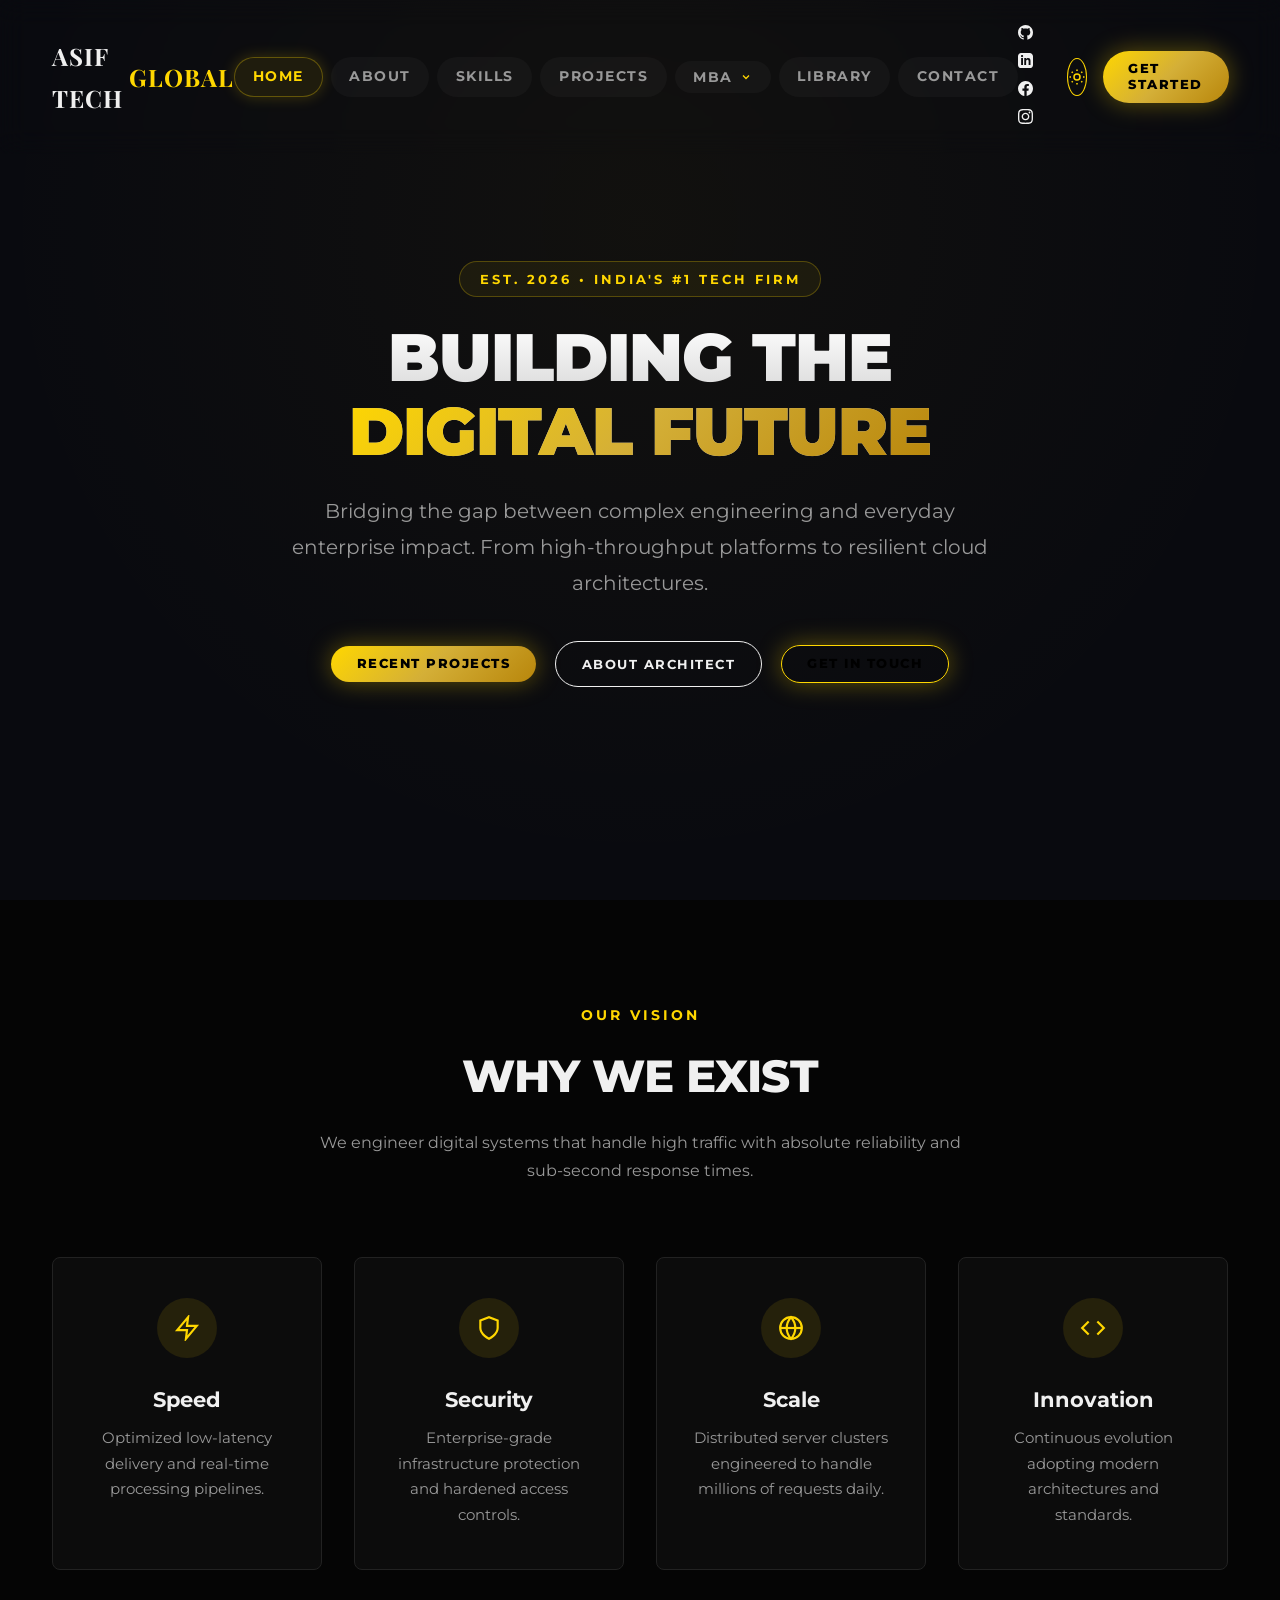
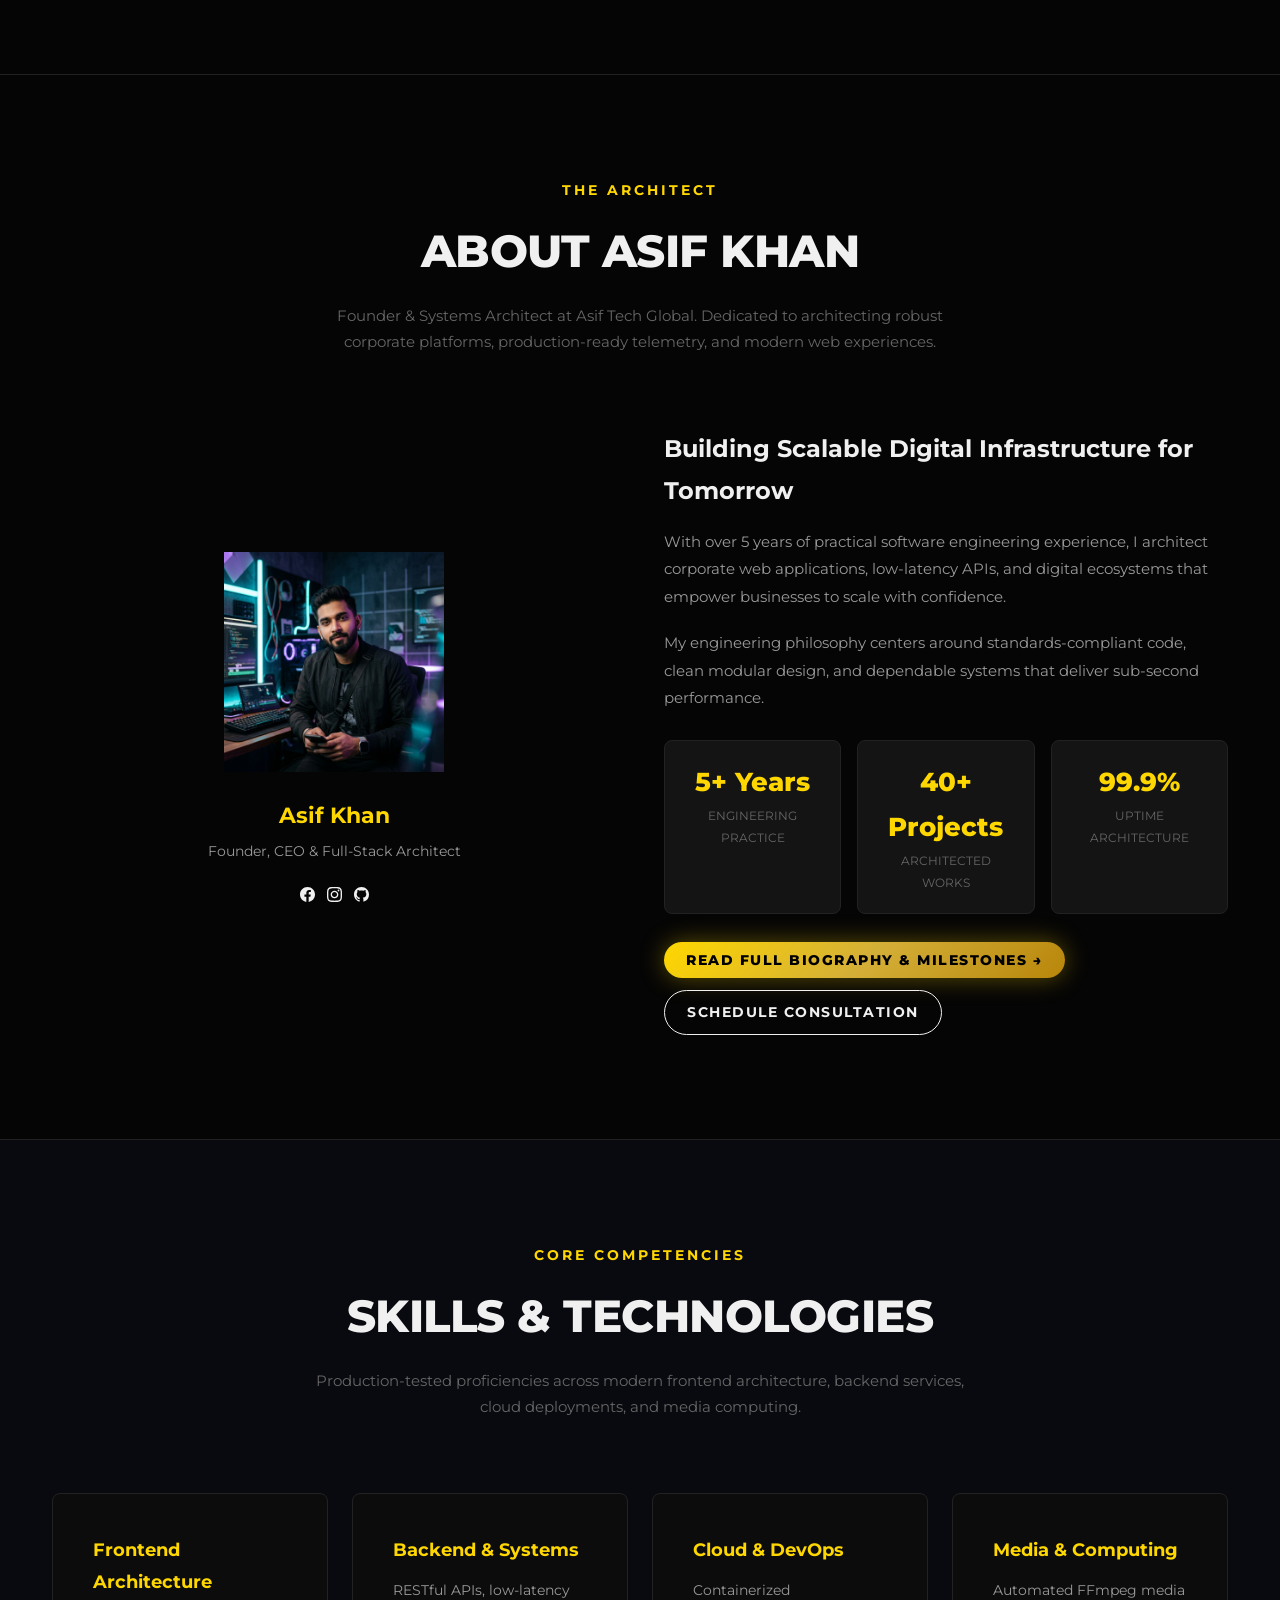
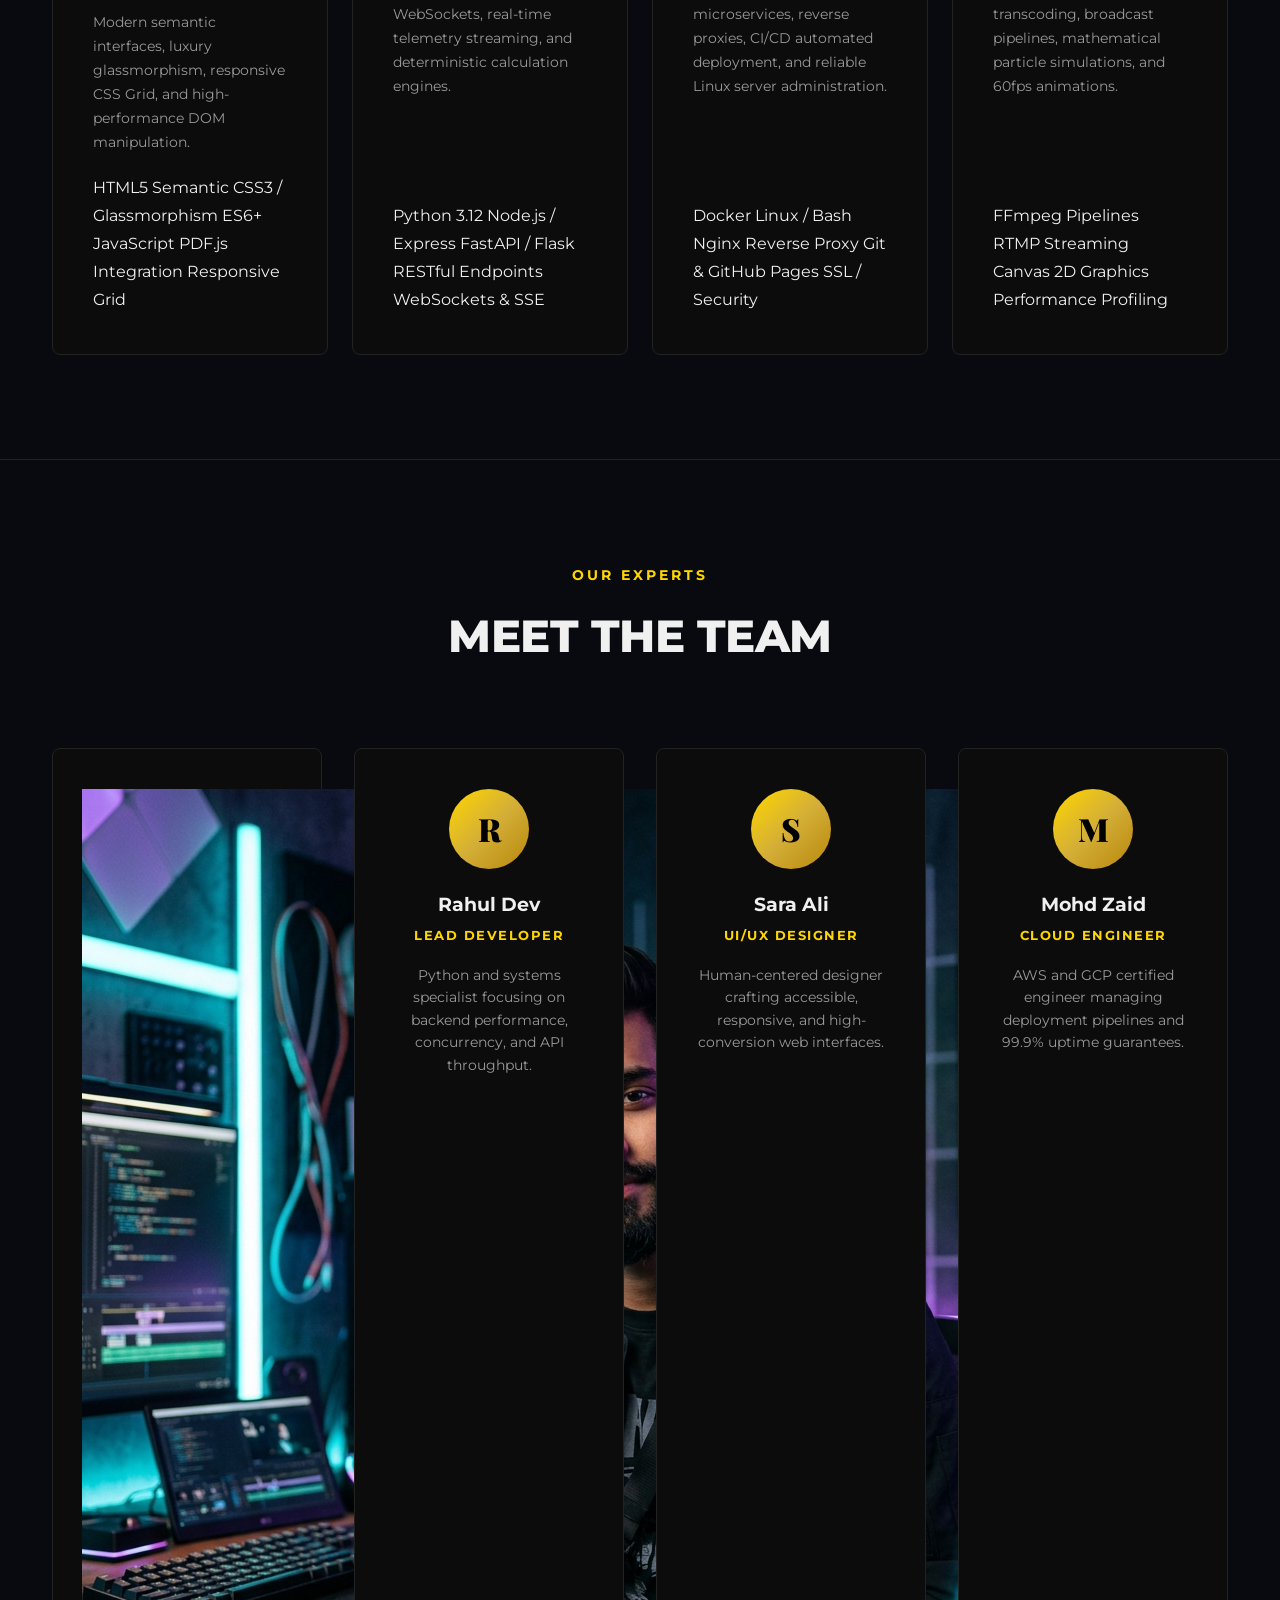
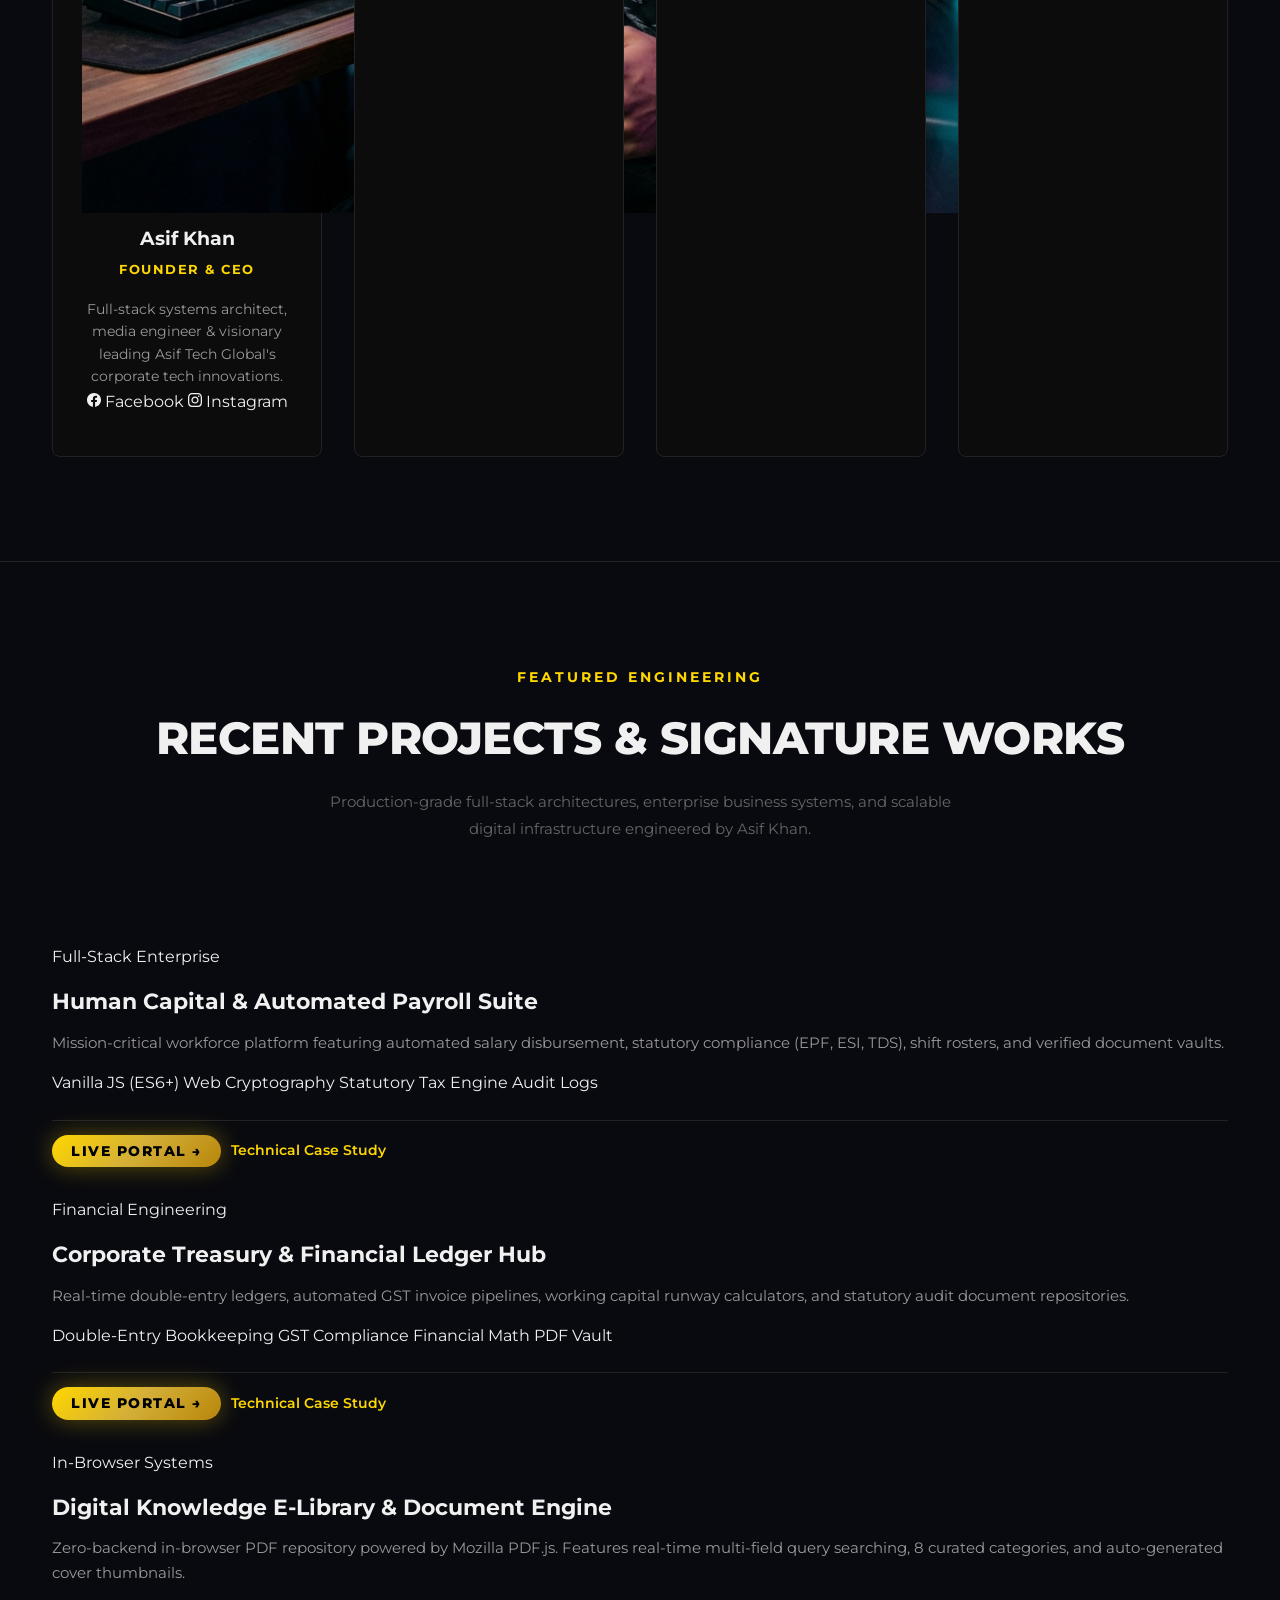
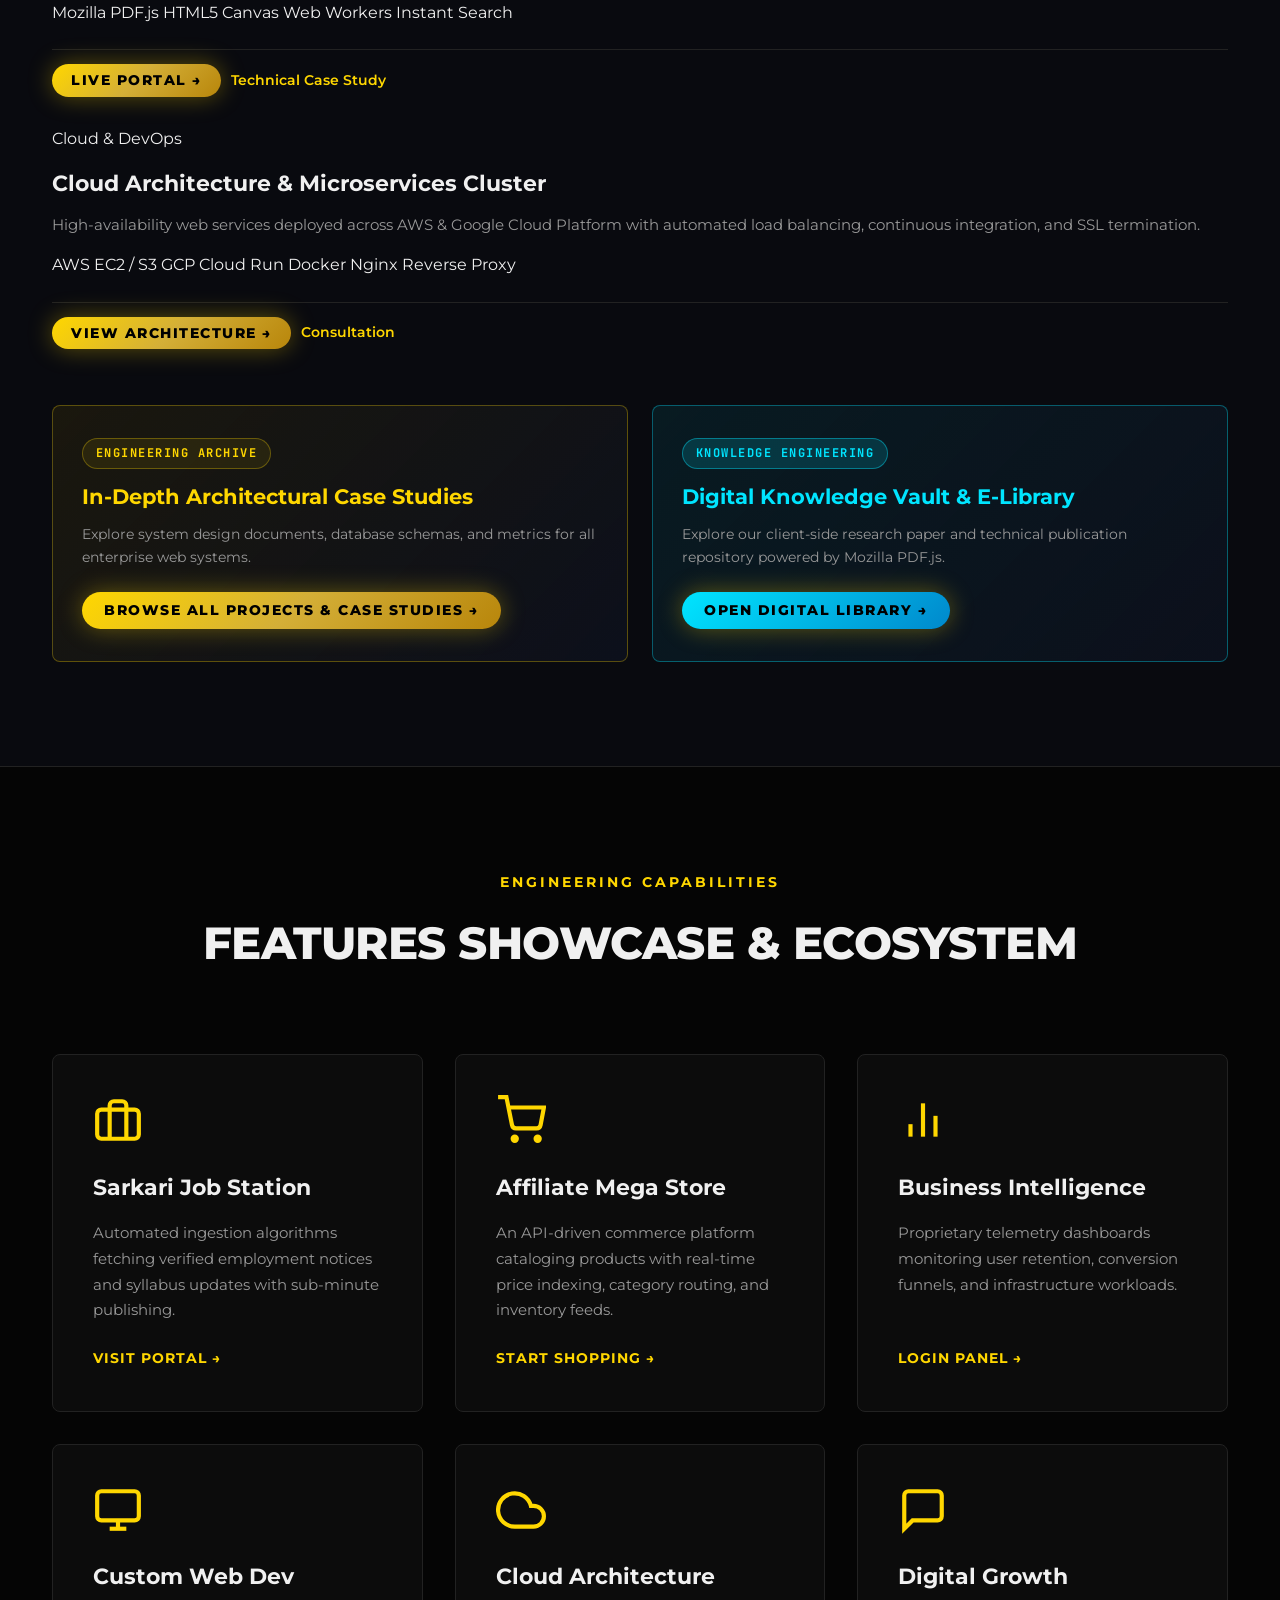
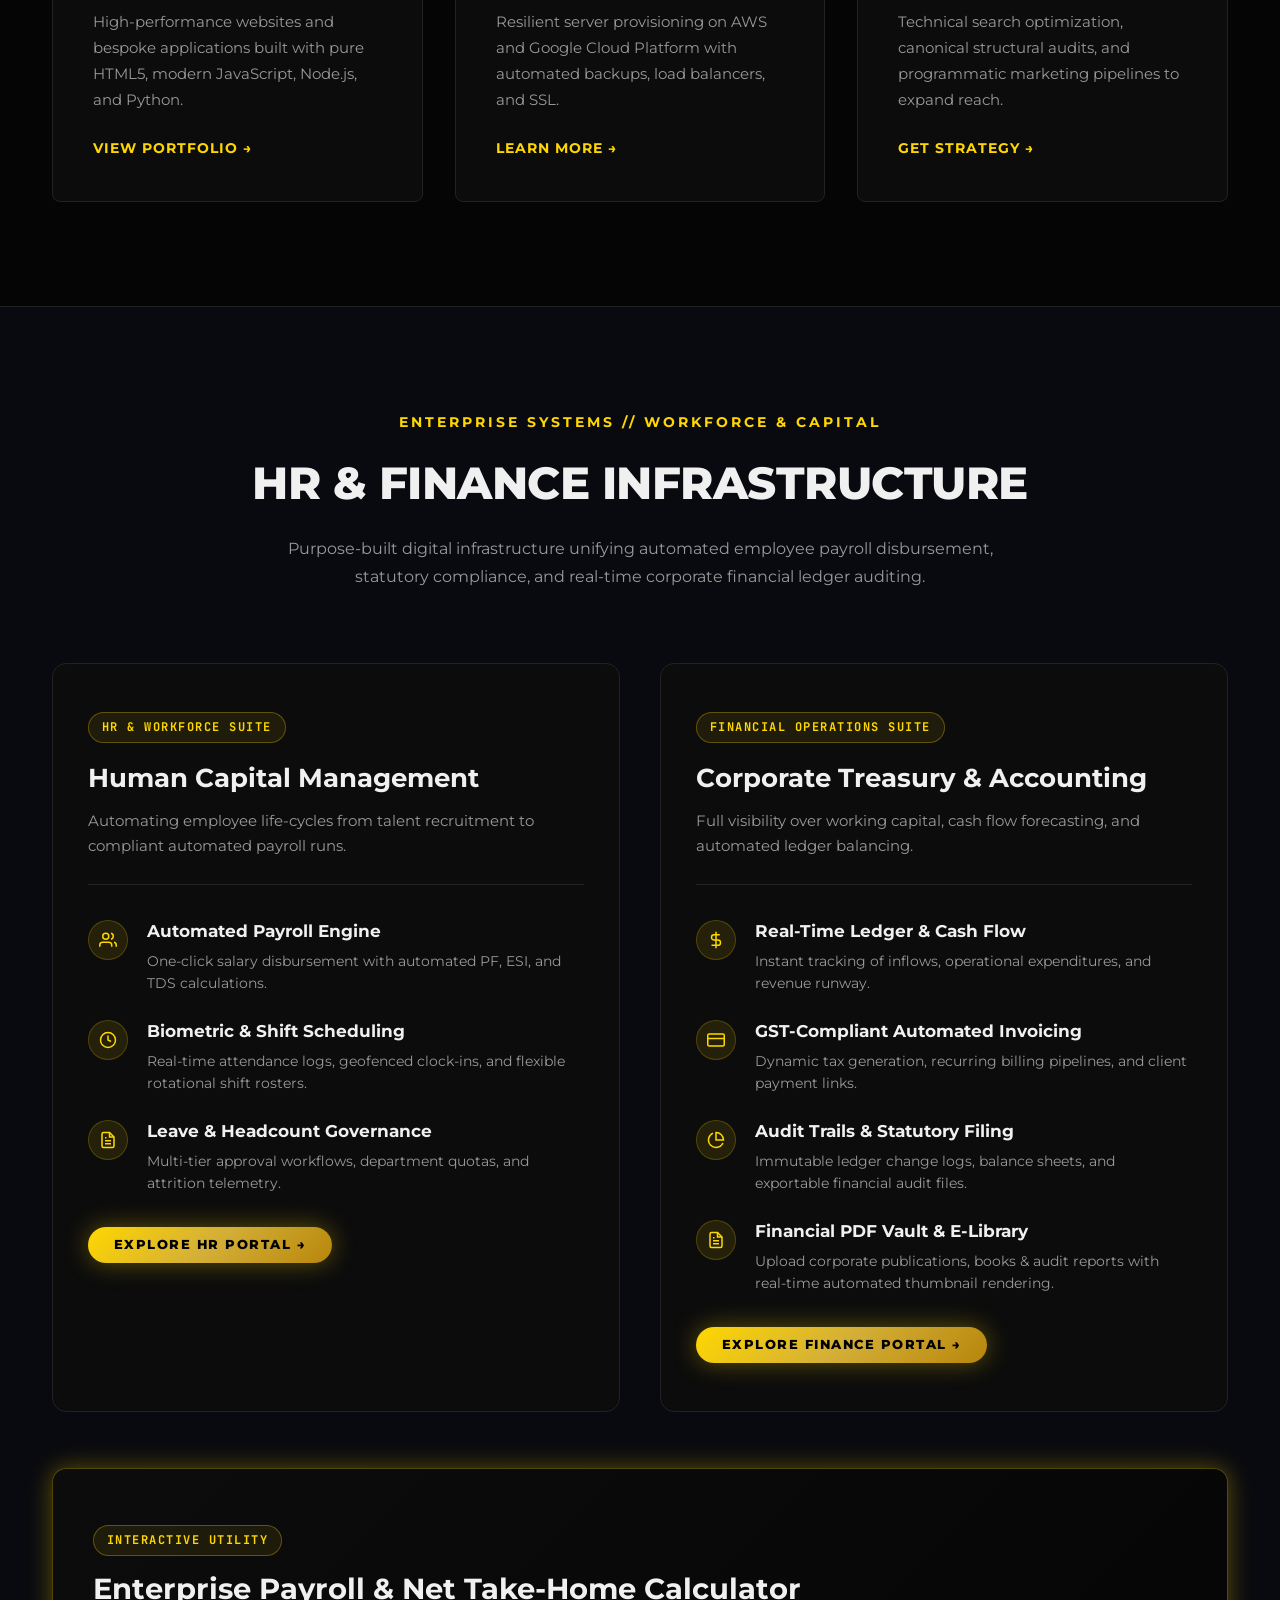
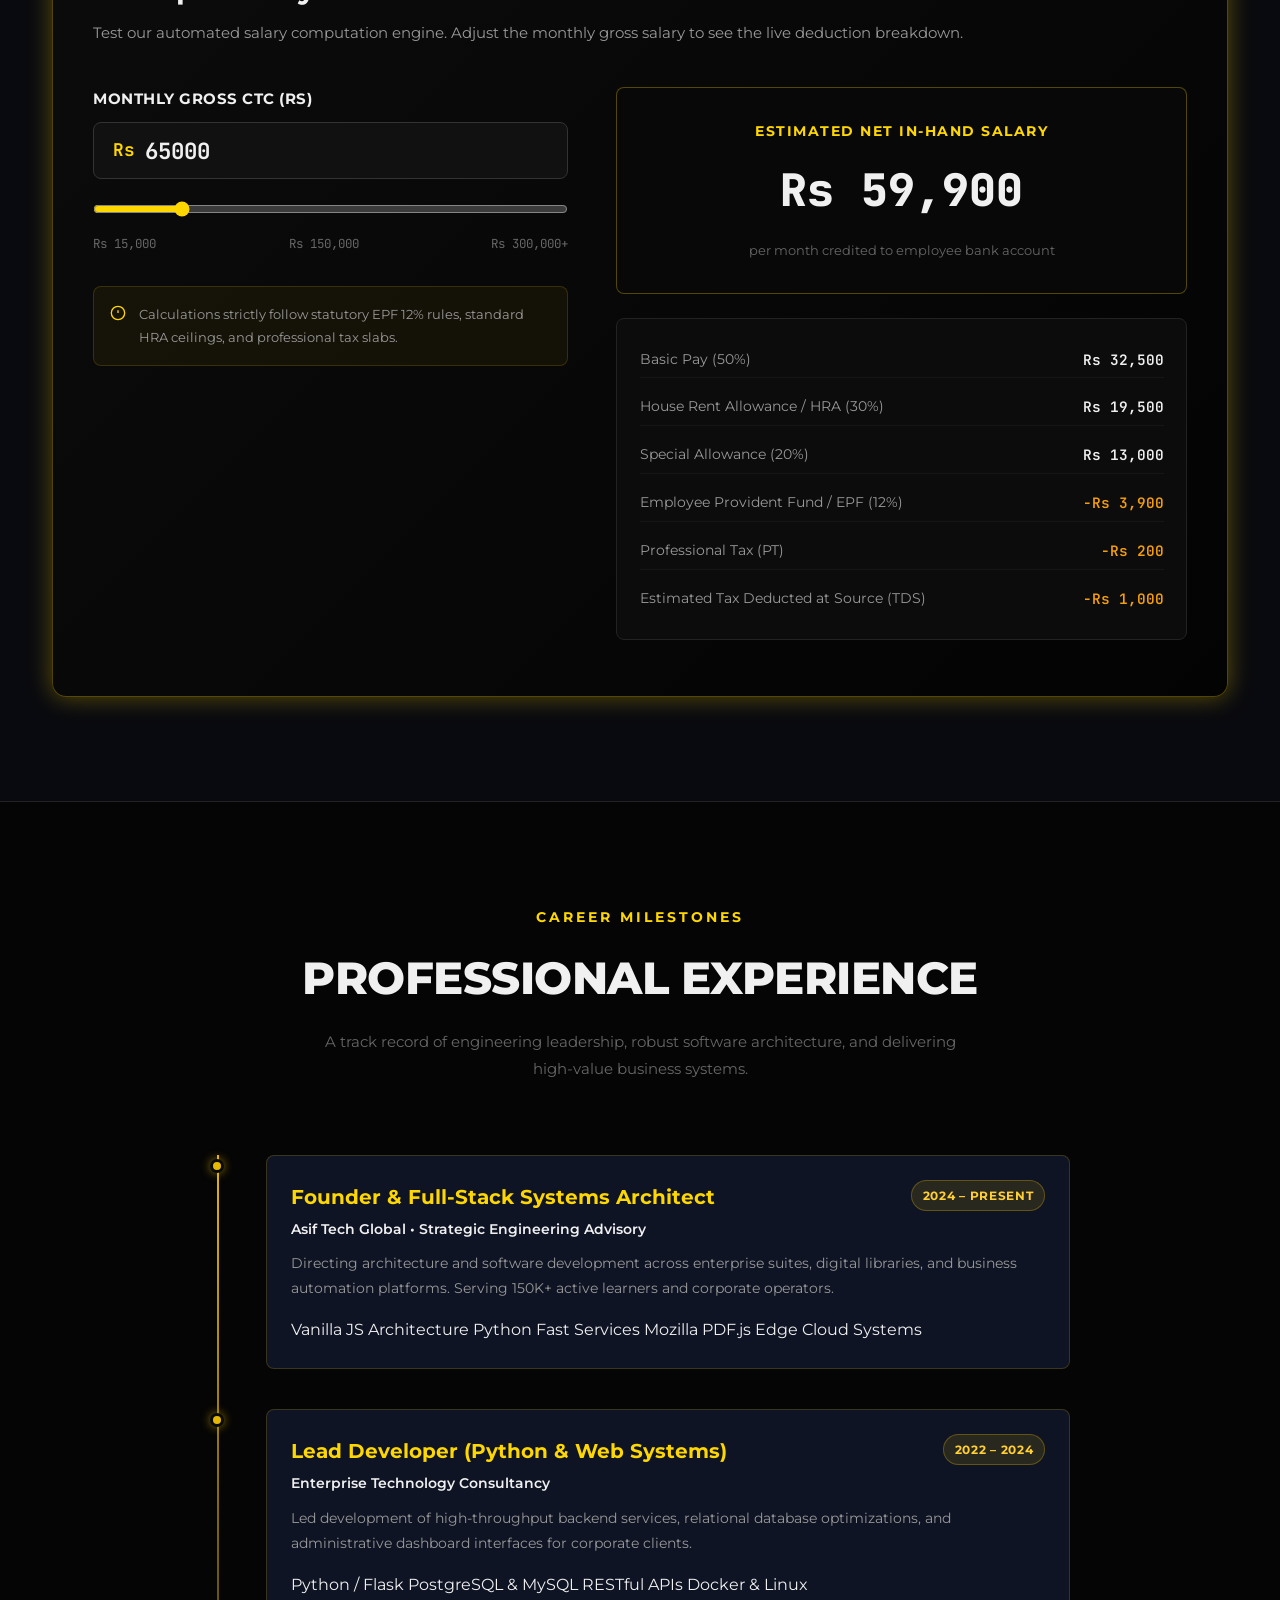
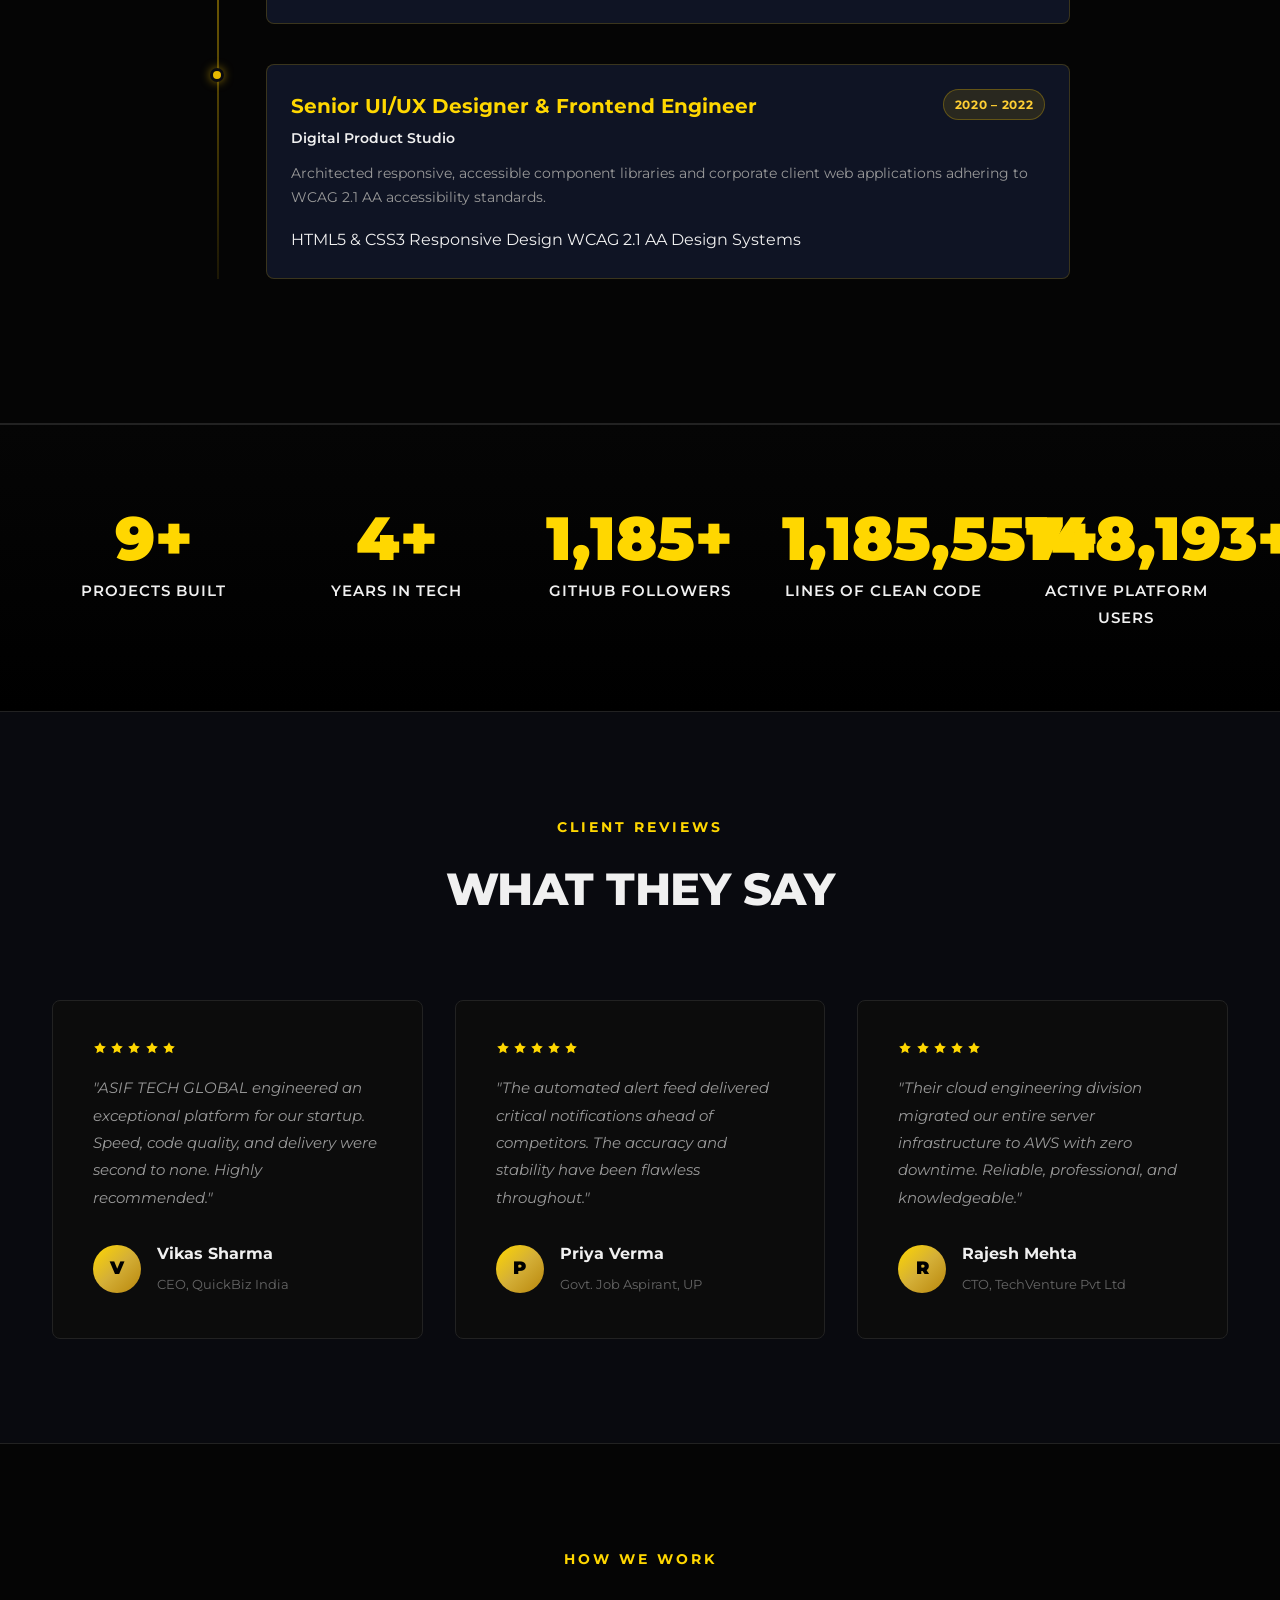
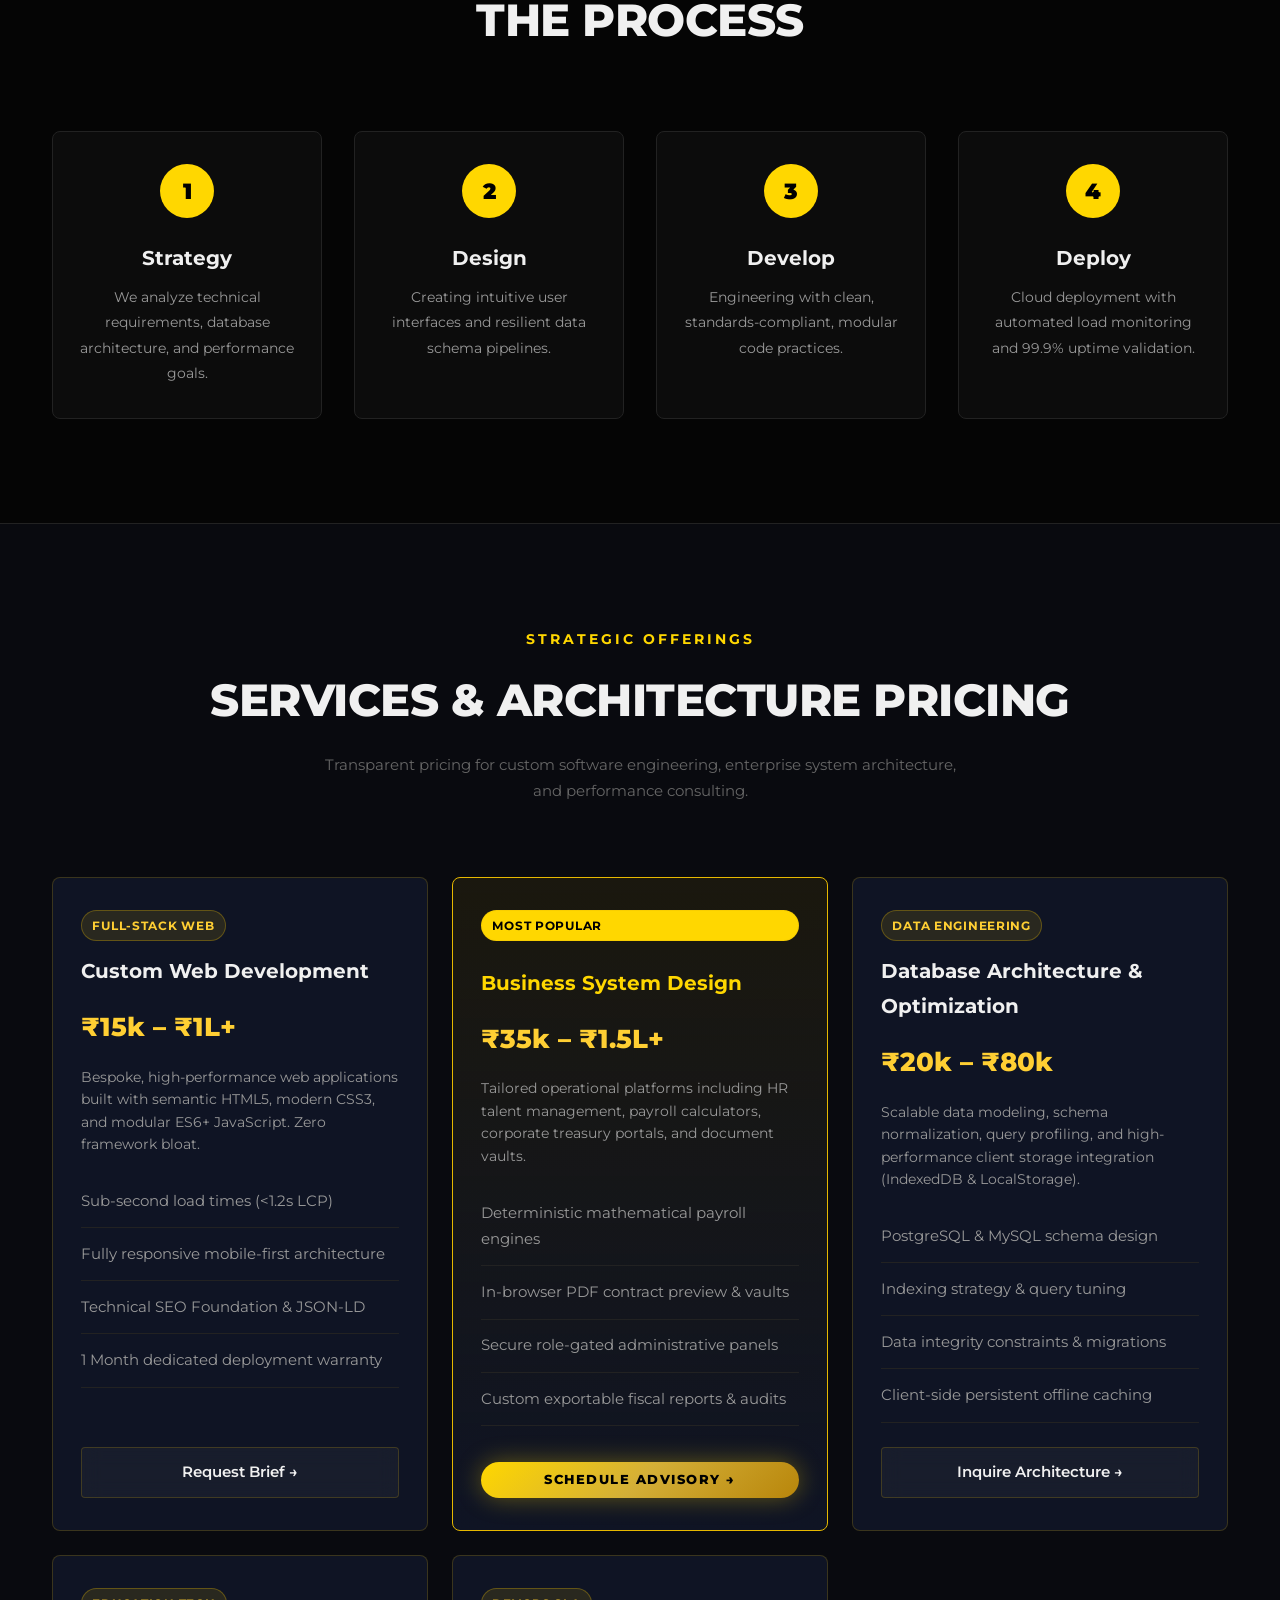
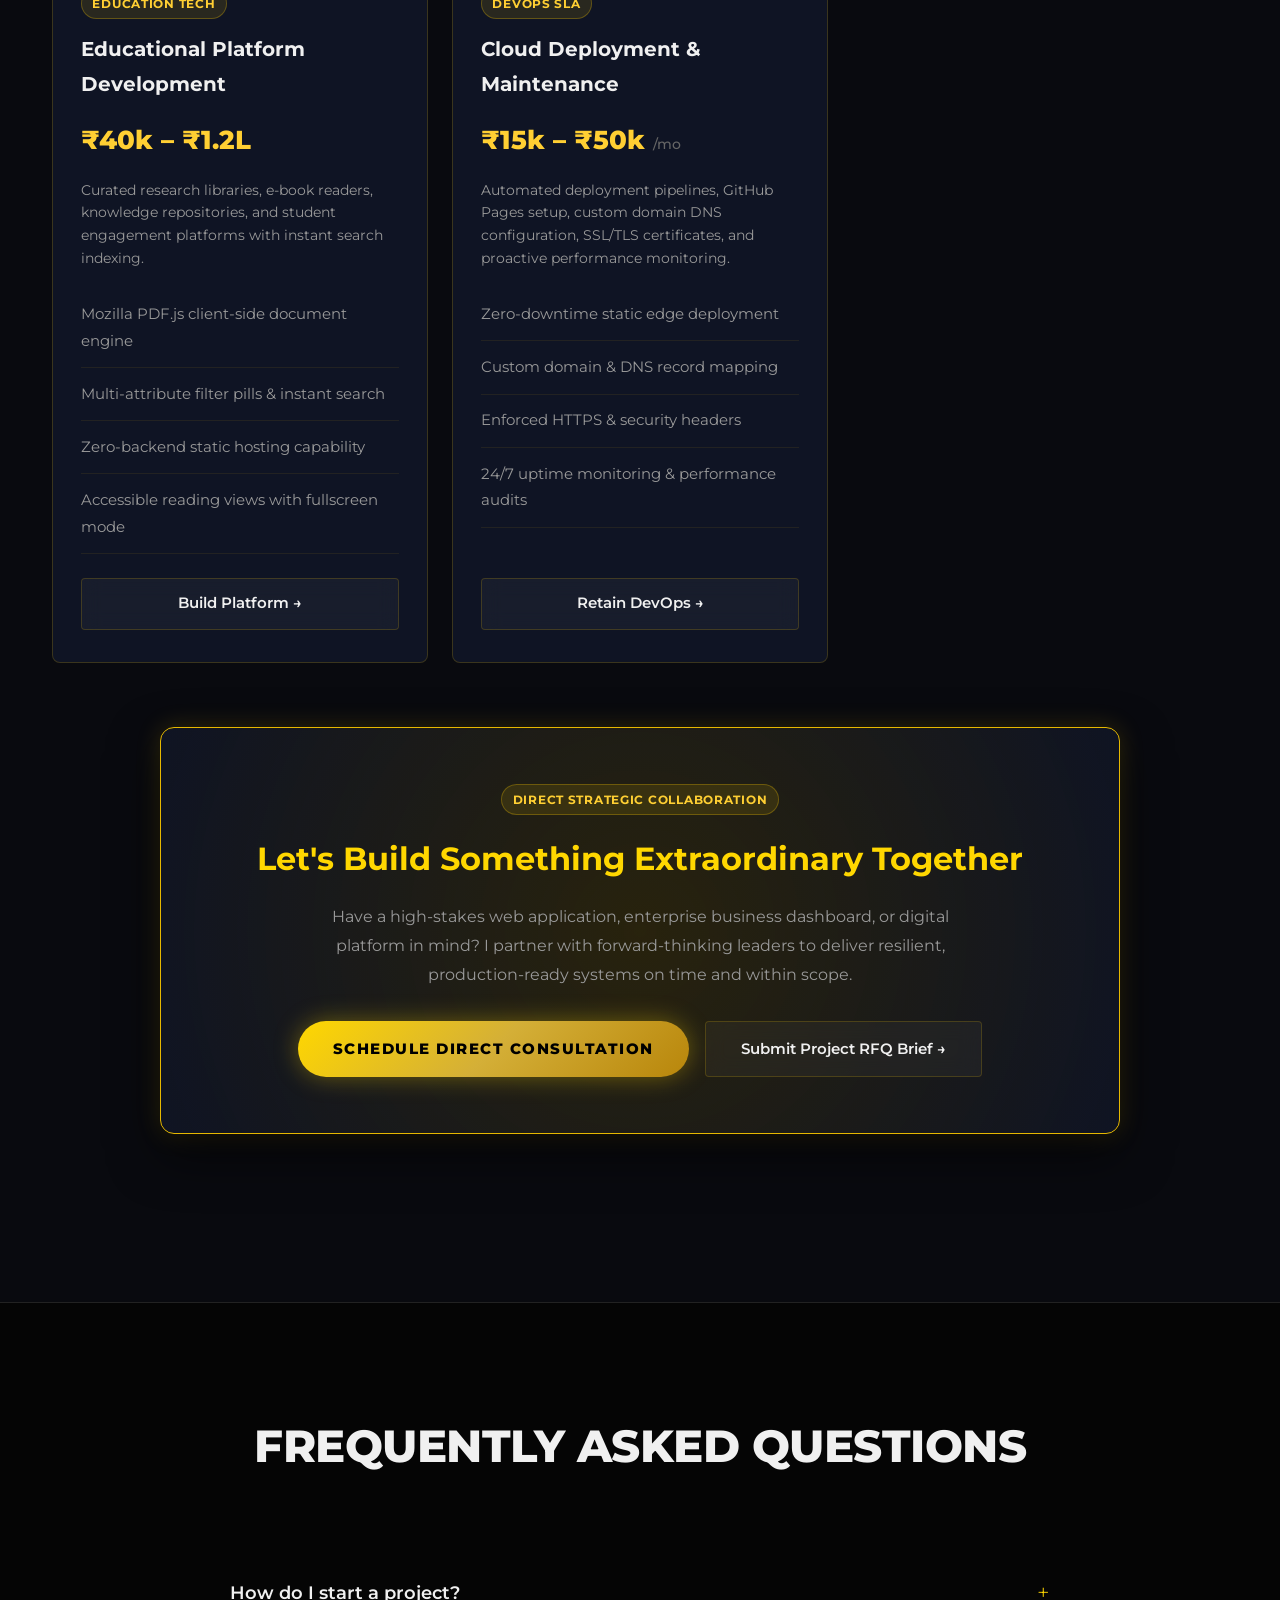
==== commit 65800da6: "Merge d5f340eded8539d7dadae3a2f4b6bc2c646c280d into 28ee484a76b9fbed847c14bcb5d6176a07234734" ====
--- a/index.html
+++ b/index.html
@@ -3,8 +3,67 @@
 <head>
   <meta charset="UTF-8">
   <meta name="viewport" content="width=device-width, initial-scale=1.0">
-  <title>ASIF TECH GLOBAL | World's Leading Digital Solutions</title>
-  <meta name="description" content="Asif Tech Global is India's premier technology consultancy. We build scalable platforms, high-performance web applications, cloud architectures, and digital systems.">
+  <title>Asif Tech Global | Full-Stack Engineering Portfolio & Enterprise Platform</title>
+  <meta name="description" content="Official executive engineering portfolio of Asif Khan (Founder & Systems Architect). Enterprise web platforms, HR/Finance systems, and digital libraries.">
+  <meta name="keywords" content="Asif Khan, Asif Tech Global, web development, systems architect, HR systems, finance dashboard, digital library, portfolio">
+  <meta name="author" content="Asif Khan">
+  <link rel="canonical" href="https://asifmanagement39-lab.github.io/asiftechglobalofficialwebsite/">
+
+  <!-- OpenGraph Metadata -->
+  <meta property="og:title" content="Asif Tech Global | Executive Engineering Portfolio">
+  <meta property="og:description" content="Enterprise web development, business systems, and digital knowledge platforms built by Asif Khan.">
+  <meta property="og:url" content="https://asifmanagement39-lab.github.io/asiftechglobalofficialwebsite/">
+  <meta property="og:type" content="website">
+  <meta property="og:image" content="assets/asif_khan.jpg">
+
+  <!-- Twitter Card Metadata -->
+  <meta name="twitter:card" content="summary_large_image">
+  <meta name="twitter:title" content="Asif Tech Global | Executive Engineering Portfolio">
+  <meta name="twitter:description" content="Enterprise web systems and digital platforms engineered by Asif Khan.">
+  <meta name="twitter:image" content="assets/asif_khan.jpg">
+
+  <!-- Structured Data (JSON-LD) -->
+  <script type="application/ld+json">
+  {
+    "@context": "https://schema.org",
+    "@graph": [
+      {
+        "@type": "Person",
+        "@id": "https://asifmanagement39-lab.github.io/asiftechglobalofficialwebsite/#person",
+        "name": "Asif Khan",
+        "jobTitle": "Founder & Full-Stack Systems Architect",
+        "description": "Full-stack systems architect with 5+ years experience building scalable corporate web platforms and zero-dependency digital systems.",
+        "url": "https://asifmanagement39-lab.github.io/asiftechglobalofficialwebsite/about.html",
+        "image": "https://asifmanagement39-lab.github.io/asiftechglobalofficialwebsite/assets/asif_khan.jpg",
+        "sameAs": [
+          "https://github.com/asifmanagement39-lab",
+          "https://linkedin.com",
+          "https://www.facebook.com/RealAsifUniverse/",
+          "https://www.instagram.com/asiftechglobalofficial/"
+        ]
+      },
+      {
+        "@type": "Organization",
+        "@id": "https://asifmanagement39-lab.github.io/asiftechglobalofficialwebsite/#organization",
+        "name": "Asif Tech Global",
+        "url": "https://asifmanagement39-lab.github.io/asiftechglobalofficialwebsite/",
+        "logo": "https://asifmanagement39-lab.github.io/asiftechglobalofficialwebsite/assets/asif-profile.png",
+        "founder": {
+          "@id": "https://asifmanagement39-lab.github.io/asiftechglobalofficialwebsite/#person"
+        }
+      },
+      {
+        "@type": "WebSite",
+        "@id": "https://asifmanagement39-lab.github.io/asiftechglobalofficialwebsite/#website",
+        "url": "https://asifmanagement39-lab.github.io/asiftechglobalofficialwebsite/",
+        "name": "Asif Tech Global",
+        "publisher": {
+          "@id": "https://asifmanagement39-lab.github.io/asiftechglobalofficialwebsite/#organization"
+        }
+      }
+    ]
+  }
+  </script>
   
   <link rel="stylesheet" href="style.css">
 </head>
@@ -23,6 +82,9 @@
       <!-- Navigation Menu -->
       <div class="nav-menu">
         <a href="#home" class="nav-link-item active">Home</a>
+        <a href="about.html" class="nav-link-item">About</a>
+        <a href="#skills" class="nav-link-item">Skills</a>
+        <a href="projects.html" class="nav-link-item">Projects</a>
 
         <!-- MBA Menu with separate HR & FINANCE options -->
         <div class="nav-dropdown" id="mbaDropdown">
@@ -59,11 +121,27 @@
         </div>
 
         <a href="library.html" class="nav-link-item">Library</a>
-        <a href="youtube.html" class="nav-link-item">YouTube</a>
+        <a href="contact.html" class="nav-link-item">Contact</a>
       </div>
 
       <!-- Right Controls -->
       <div class="nav-right">
+        <!-- Social Icons (GitHub, LinkedIn, Facebook, Instagram) -->
+        <div class="nav-social-icons">
+          <a href="https://github.com/asifmanagement39-lab" target="_blank" rel="noopener" class="nav-social-btn" title="GitHub (@asifmanagement39-lab)">
+            <svg width="15" height="15" viewBox="0 0 24 24" fill="currentColor"><path d="M12 0C5.37 0 0 5.37 0 12c0 5.31 3.435 9.795 8.205 11.385.6.105.825-.255.825-.57 0-.285-.015-1.23-.015-2.235-3.015.555-3.795-.735-4.035-1.41-.135-.345-.72-1.41-1.23-1.695-.42-.225-1.02-.78-.015-.795.945-.015 1.62.87 1.845 1.23 1.08 1.815 2.805 1.305 3.495.99.105-.78.42-1.305.765-1.605-2.67-.3-5.46-1.335-5.46-5.925 0-1.305.465-2.385 1.23-3.225-.12-.3-.54-1.53.12-3.18 0 0 1.005-.315 3.3 1.23.96-.27 1.98-.405 3-.405s2.04.135 3 .405c2.295-1.56 3.3-1.23 3.3-1.23.66 1.65.24 2.88.12 3.18.765.84 1.23 1.905 1.23 3.225 0 4.605-2.805 5.625-5.475 5.925.435.375.81 1.095.81 2.22 0 1.605-.015 2.895-.015 3.3 0 .315.225.69.825.57A12.02 12.02 0 0024 12c0-6.63-5.37-12-12-12z"/></svg>
+          </a>
+          <a href="https://linkedin.com" target="_blank" rel="noopener" class="nav-social-btn" title="LinkedIn">
+            <svg width="15" height="15" viewBox="0 0 24 24" fill="currentColor"><path d="M19 0h-14c-2.761 0-5 2.239-5 5v14c0 2.761 2.239 5 5 5h14c2.762 0 5-2.239 5-5v-14c0-2.761-2.762-5-5-5zm-11 19h-3v-11h3v11zm-1.5-12.268c-.966 0-1.75-.79-1.75-1.764s.784-1.764 1.75-1.764 1.75.79 1.75 1.764-.783 1.764-1.75 1.764zm13.5 12.268h-3v-5.604c0-3.368-4-3.113-4 0v5.604h-3v-11h3v1.765c1.396-2.586 7-2.777 7 2.476v6.759z"/></svg>
+          </a>
+          <a href="https://www.facebook.com/RealAsifUniverse/" target="_blank" rel="noopener" class="nav-social-btn" title="Facebook (@RealAsifUniverse)">
+            <svg width="15" height="15" viewBox="0 0 24 24" fill="currentColor"><path d="M24 12.073c0-6.627-5.373-12-12-12s-12 5.373-12 12c0 5.99 4.388 10.954 10.125 11.854v-8.385H7.078v-3.47h3.047V9.43c0-3.007 1.792-4.669 4.533-4.669 1.312 0 2.686.235 2.686.235v2.953H15.83c-1.491 0-1.956.925-1.956 1.874v2.25h3.328l-.532 3.47h-2.796v8.385C19.612 23.027 24 18.062 24 12.073z"/></svg>
+          </a>
+          <a href="https://www.instagram.com/asiftechglobalofficial/" target="_blank" rel="noopener" class="nav-social-btn" title="Instagram (@asiftechglobalofficial)">
+            <svg width="15" height="15" viewBox="0 0 24 24" fill="currentColor"><path d="M12 2.163c3.204 0 3.584.012 4.85.07 3.252.148 4.771 1.691 4.919 4.919.058 1.265.069 1.645.069 4.849 0 3.205-.012 3.584-.069 4.849-.149 3.225-1.664 4.771-4.919 4.919-1.266.058-1.644.07-4.85.07-3.204 0-3.584-.012-4.849-.07-3.26-.149-4.771-1.699-4.919-4.92-.058-1.265-.07-1.644-.07-4.849 0-3.204.013-3.583.07-4.849.149-3.227 1.664-4.771 4.919-4.919 1.266-.057 1.645-.069 4.849-.069zm0-2.163c-3.259 0-3.667.014-4.947.072-4.358.2-6.78 2.618-6.98 6.98-.059 1.281-.073 1.689-.073 4.948 0 3.259.014 3.668.072 4.948.2 4.358 2.618 6.78 6.98 6.98 1.281.058 1.689.072 4.948.072 3.259 0 3.668-.014 4.948-.072 4.354-.2 6.782-2.618 6.979-6.98.059-1.28.073-1.689.073-4.948 0-3.259-.014-3.667-.072-4.947-.196-4.354-2.617-6.78-6.979-6.98-1.281-.059-1.69-.073-4.949-.073zm0 5.838c-3.403 0-6.162 2.759-6.162 6.162s2.759 6.163 6.162 6.163 6.162-2.759 6.162-6.163c0-3.403-2.759-6.162-6.162-6.162zm0 10.162c-2.209 0-4-1.79-4-4 0-2.209 1.791-4 4-4s4 1.791 4 4c0 2.21-1.791 4-4 4zm6.406-11.845c-.796 0-1.441.645-1.441 1.44s.645 1.44 1.441 1.44c.795 0 1.439-.645 1.439-1.44s-.644-1.44-1.439-1.44z"/></svg>
+          </a>
+        </div>
+
         <!-- Theme Toggle (Clean SVG Sun/Moon, Zero Emojis) -->
         <button class="theme-toggle-btn" id="mode-toggle" type="button" aria-label="Toggle Dark and Light Mode" title="Toggle Mode">
           <svg id="sun-svg" width="18" height="18" viewBox="0 0 24 24" fill="none" stroke="currentColor" stroke-width="2">
@@ -94,8 +172,9 @@
       </p>
 
       <div class="hero-actions">
-        <a href="#ecosystem" class="btn-gold">Explore Ecosystem</a>
-        <a href="#pricing" class="btn-outline-white">View Plans</a>
+        <a href="#projects" class="btn-gold">Recent Projects</a>
+        <a href="about.html" class="btn-outline-white">About Architect</a>
+        <a href="#contact" class="btn-gold" style="background: transparent; border: 1px solid var(--gold); color: var(--gold);">Get In Touch</a>
       </div>
     </div>
   </header>
@@ -157,6 +236,139 @@
           <p>Continuous evolution adopting modern architectures and standards.</p>
         </div>
       </div>
+  </section>
+
+  <!-- ==========================================================================
+       About Founder & Systems Architect
+       ========================================================================== -->
+  <section class="section section-bg-dark" id="about">
+    <div class="container">
+      <div class="section-header">
+        <div class="section-pretitle">The Architect</div>
+        <h2 class="section-h2">About Asif Khan</h2>
+        <p style="max-width: 680px; margin: 12px auto 0; color: var(--text-dim); font-size: 0.95rem;">
+          Founder & Systems Architect at Asif Tech Global. Dedicated to architecting robust corporate platforms, production-ready telemetry, and modern web experiences.
+        </p>
+      </div>
+
+      <div style="display: grid; grid-template-columns: repeat(auto-fit, minmax(280px, 1fr)); gap: 3rem; align-items: center; margin-top: 2.5rem;">
+        <div style="text-align: center;">
+          <div class="founder-avatar-box" style="width: 220px; height: 220px; margin: 0 auto 1.5rem; border-width: 2px;">
+            <img src="assets/asif_khan.jpg" alt="Asif Khan - Founder & Systems Architect" class="founder-photo-thumb" style="width: 100%; height: 100%; object-fit: cover;">
+          </div>
+          <h3 style="font-size: 1.4rem; color: var(--gold); margin-bottom: 4px;">Asif Khan</h3>
+          <p style="color: var(--text-muted); font-size: 0.88rem; margin-bottom: 1.2rem;">Founder, CEO & Full-Stack Architect</p>
+          <div style="display: flex; justify-content: center; gap: 12px;">
+            <a href="https://www.facebook.com/RealAsifUniverse/" target="_blank" rel="noopener" class="nav-social-btn" title="Facebook (@RealAsifUniverse)">
+              <svg width="15" height="15" viewBox="0 0 24 24" fill="currentColor"><path d="M24 12.073c0-6.627-5.373-12-12-12s-12 5.373-12 12c0 5.99 4.388 10.954 10.125 11.854v-8.385H7.078v-3.47h3.047V9.43c0-3.007 1.792-4.669 4.533-4.669 1.312 0 2.686.235 2.686.235v2.953H15.83c-1.491 0-1.956.925-1.956 1.874v2.25h3.328l-.532 3.47h-2.796v8.385C19.612 23.027 24 18.062 24 12.073z"/></svg>
+            </a>
+            <a href="https://www.instagram.com/asiftechglobalofficial/" target="_blank" rel="noopener" class="nav-social-btn" title="Instagram (@asiftechglobalofficial)">
+              <svg width="15" height="15" viewBox="0 0 24 24" fill="currentColor"><path d="M12 2.163c3.204 0 3.584.012 4.85.07 3.252.148 4.771 1.691 4.919 4.919.058 1.265.069 1.645.069 4.849 0 3.205-.012 3.584-.069 4.849-.149 3.225-1.664 4.771-4.919 4.919-1.266.058-1.644.07-4.85.07-3.204 0-3.584-.012-4.849-.07-3.26-.149-4.771-1.699-4.919-4.92-.058-1.265-.07-1.644-.07-4.849 0-3.204.013-3.583.07-4.849.149-3.227 1.664-4.771 4.919-4.919 1.266-.057 1.645-.069 4.849-.069zm0-2.163c-3.259 0-3.667.014-4.947.072-4.358.2-6.78 2.618-6.98 6.98-.059 1.281-.073 1.689-.073 4.948 0 3.259.014 3.668.072 4.948.2 4.358 2.618 6.78 6.98 6.98 1.281.058 1.689.072 4.948.072 3.259 0 3.668-.014 4.948-.072 4.354-.2 6.782-2.618 6.979-6.98.059-1.28.073-1.689.073-4.948 0-3.259-.014-3.667-.072-4.947-.196-4.354-2.617-6.78-6.979-6.98-1.281-.059-1.69-.073-4.949-.073zm0 5.838c-3.403 0-6.162 2.759-6.162 6.162s2.759 6.163 6.162 6.163 6.162-2.759 6.162-6.163c0-3.403-2.759-6.162-6.162-6.162zm0 10.162c-2.209 0-4-1.79-4-4 0-2.209 1.791-4 4-4s4 1.791 4 4c0 2.21-1.791 4-4 4zm6.406-11.845c-.796 0-1.441.645-1.441 1.44s.645 1.44 1.441 1.44c.795 0 1.439-.645 1.439-1.44s-.644-1.44-1.439-1.44z"/></svg>
+            </a>
+            <a href="https://github.com/asifmanagement39-lab" target="_blank" rel="noopener" class="nav-social-btn" title="GitHub (@asifmanagement39-lab)">
+              <svg width="15" height="15" viewBox="0 0 24 24" fill="currentColor"><path d="M12 0C5.37 0 0 5.37 0 12c0 5.31 3.435 9.795 8.205 11.385.6.105.825-.255.825-.57 0-.285-.015-1.23-.015-2.235-3.015.555-3.795-.735-4.035-1.41-.135-.345-.72-1.41-1.23-1.695-.42-.225-1.02-.78-.015-.795.945-.015 1.62.87 1.845 1.23 1.08 1.815 2.805 1.305 3.495.99.105-.78.42-1.305.765-1.605-2.67-.3-5.46-1.335-5.46-5.925 0-1.305.465-2.385 1.23-3.225-.12-.3-.54-1.53.12-3.18 0 0 1.005-.315 3.3 1.23.96-.27 1.98-.405 3-.405s2.04.135 3 .405c2.295-1.56 3.3-1.23 3.3-1.23.66 1.65.24 2.88.12 3.18.765.84 1.23 1.905 1.23 3.225 0 4.605-2.805 5.625-5.475 5.925.435.375.81 1.095.81 2.22 0 1.605-.015 2.895-.015 3.3 0 .315.225.69.825.57A12.02 12.02 0 0024 12c0-6.63-5.37-12-12-12z"/></svg>
+            </a>
+          </div>
+        </div>
+
+        <div>
+          <h3 style="font-size: 1.5rem; margin-bottom: 1rem; color: var(--text-main);">Building Scalable Digital Infrastructure for Tomorrow</h3>
+          <p style="color: var(--text-muted); font-size: 0.95rem; line-height: 1.8; margin-bottom: 1.2rem;">
+            With over 5 years of practical software engineering experience, I architect corporate web applications, low-latency APIs, and digital ecosystems that empower businesses to scale with confidence.
+          </p>
+          <p style="color: var(--text-muted); font-size: 0.95rem; line-height: 1.8; margin-bottom: 1.8rem;">
+            My engineering philosophy centers around standards-compliant code, clean modular design, and dependable systems that deliver sub-second performance.
+          </p>
+
+          <div style="display: grid; grid-template-columns: repeat(auto-fit, minmax(140px, 1fr)); gap: 1rem;">
+            <div style="background: var(--dark-surface); padding: 1.2rem; border-radius: 8px; border: 1px solid var(--border-subtle); text-align: center;">
+              <div style="font-size: 1.6rem; font-weight: 800; color: var(--gold);">5+ Years</div>
+              <div style="font-size: 0.78rem; color: var(--text-dim); text-transform: uppercase;">Engineering Practice</div>
+            </div>
+            <div style="background: var(--dark-surface); padding: 1.2rem; border-radius: 8px; border: 1px solid var(--border-subtle); text-align: center;">
+              <div style="font-size: 1.6rem; font-weight: 800; color: var(--gold);">40+ Projects</div>
+              <div style="font-size: 0.78rem; color: var(--text-dim); text-transform: uppercase;">Architected Works</div>
+            </div>
+            <div style="background: var(--dark-surface); padding: 1.2rem; border-radius: 8px; border: 1px solid var(--border-subtle); text-align: center;">
+              <div style="font-size: 1.6rem; font-weight: 800; color: var(--gold);">99.9%</div>
+              <div style="font-size: 0.78rem; color: var(--text-dim); text-transform: uppercase;">Uptime Architecture</div>
+            </div>
+          </div>
+
+          <div style="margin-top: 1.8rem; display: flex; gap: 12px; flex-wrap: wrap;">
+            <a href="about.html" class="btn-gold" style="font-size: 0.85rem; padding: 0.6rem 1.4rem;">Read Full Biography &amp; Milestones &rarr;</a>
+            <a href="#contact" class="btn-outline-white" style="font-size: 0.85rem; padding: 0.6rem 1.4rem;">Schedule Consultation</a>
+          </div>
+        </div>
+      </div>
+    </div>
+  </section>
+
+  <!-- ==========================================================================
+       Skills & Technology Matrix
+       ========================================================================== -->
+  <section class="section" id="skills">
+    <div class="container">
+      <div class="section-header">
+        <div class="section-pretitle">Core Competencies</div>
+        <h2 class="section-h2">Skills & Technologies</h2>
+        <p style="max-width: 650px; margin: 12px auto 0; color: var(--text-dim); font-size: 0.95rem;">
+          Production-tested proficiencies across modern frontend architecture, backend services, cloud deployments, and media computing.
+        </p>
+      </div>
+
+      <div style="display: grid; grid-template-columns: repeat(auto-fit, minmax(260px, 1fr)); gap: 1.5rem; margin-top: 2rem;">
+        <!-- Skill Category 1 -->
+        <div class="ecosystem-card">
+          <h3 style="color: var(--gold); font-size: 1.15rem; margin-bottom: 0.8rem;">Frontend Architecture</h3>
+          <p style="color: var(--text-muted); font-size: 0.88rem; margin-bottom: 1.2rem;">Modern semantic interfaces, luxury glassmorphism, responsive CSS Grid, and high-performance DOM manipulation.</p>
+          <div class="portfolio-tech-tags">
+            <span>HTML5 Semantic</span>
+            <span>CSS3 / Glassmorphism</span>
+            <span>ES6+ JavaScript</span>
+            <span>PDF.js Integration</span>
+            <span>Responsive Grid</span>
+          </div>
+        </div>
+
+        <!-- Skill Category 2 -->
+        <div class="ecosystem-card">
+          <h3 style="color: var(--gold); font-size: 1.15rem; margin-bottom: 0.8rem;">Backend & Systems</h3>
+          <p style="color: var(--text-muted); font-size: 0.88rem; margin-bottom: 1.2rem;">RESTful APIs, low-latency WebSockets, real-time telemetry streaming, and deterministic calculation engines.</p>
+          <div class="portfolio-tech-tags">
+            <span>Python 3.12</span>
+            <span>Node.js / Express</span>
+            <span>FastAPI / Flask</span>
+            <span>RESTful Endpoints</span>
+            <span>WebSockets & SSE</span>
+          </div>
+        </div>
+
+        <!-- Skill Category 3 -->
+        <div class="ecosystem-card">
+          <h3 style="color: var(--gold); font-size: 1.15rem; margin-bottom: 0.8rem;">Cloud & DevOps</h3>
+          <p style="color: var(--text-muted); font-size: 0.88rem; margin-bottom: 1.2rem;">Containerized microservices, reverse proxies, CI/CD automated deployment, and reliable Linux server administration.</p>
+          <div class="portfolio-tech-tags">
+            <span>Docker</span>
+            <span>Linux / Bash</span>
+            <span>Nginx Reverse Proxy</span>
+            <span>Git & GitHub Pages</span>
+            <span>SSL / Security</span>
+          </div>
+        </div>
+
+        <!-- Skill Category 4 -->
+        <div class="ecosystem-card">
+          <h3 style="color: var(--gold); font-size: 1.15rem; margin-bottom: 0.8rem;">Media & Computing</h3>
+          <p style="color: var(--text-muted); font-size: 0.88rem; margin-bottom: 1.2rem;">Automated FFmpeg media transcoding, broadcast pipelines, mathematical particle simulations, and 60fps animations.</p>
+          <div class="portfolio-tech-tags">
+            <span>FFmpeg Pipelines</span>
+            <span>RTMP Streaming</span>
+            <span>Canvas 2D Graphics</span>
+            <span>Performance Profiling</span>
+          </div>
+        </div>
+      </div>
     </div>
   </section>
 
@@ -171,11 +383,24 @@
       </div>
 
       <div class="team-grid">
-        <div class="team-card">
-          <div class="team-avatar">A</div>
+        <div class="team-card founder-spotlight">
+          <div class="founder-avatar-box">
+            <img src="assets/asif_khan.jpg" alt="Asif Khan - Founder & CEO" class="founder-photo-thumb" onerror="this.style.display='none'; this.nextElementSibling.style.display='flex';">
+            <div class="team-avatar fallback-avatar" style="display:none;">A</div>
+          </div>
           <h4>Asif Khan</h4>
           <div class="team-role">Founder & CEO</div>
-          <p>Full stack systems engineer with 5+ years experience architecting scalable corporate platforms.</p>
+          <p>Full-stack systems architect, media engineer & visionary leading Asif Tech Global's corporate tech innovations.</p>
+          <div class="team-social-links">
+            <a href="https://www.facebook.com/RealAsifUniverse/" target="_blank" rel="noopener" class="team-social-btn" title="Facebook (@RealAsifUniverse)">
+              <svg width="14" height="14" viewBox="0 0 24 24" fill="currentColor"><path d="M24 12.073c0-6.627-5.373-12-12-12s-12 5.373-12 12c0 5.99 4.388 10.954 10.125 11.854v-8.385H7.078v-3.47h3.047V9.43c0-3.007 1.792-4.669 4.533-4.669 1.312 0 2.686.235 2.686.235v2.953H15.83c-1.491 0-1.956.925-1.956 1.874v2.25h3.328l-.532 3.47h-2.796v8.385C19.612 23.027 24 18.062 24 12.073z"/></svg>
+              <span>Facebook</span>
+            </a>
+            <a href="https://www.instagram.com/asiftechglobalofficial/" target="_blank" rel="noopener" class="team-social-btn" title="Instagram (@asiftechglobalofficial)">
+              <svg width="14" height="14" viewBox="0 0 24 24" fill="currentColor"><path d="M12 2.163c3.204 0 3.584.012 4.85.07 3.252.148 4.771 1.691 4.919 4.919.058 1.265.069 1.645.069 4.849 0 3.205-.012 3.584-.069 4.849-.149 3.225-1.664 4.771-4.919 4.919-1.266.058-1.644.07-4.85.07-3.204 0-3.584-.012-4.849-.07-3.26-.149-4.771-1.699-4.919-4.92-.058-1.265-.07-1.644-.07-4.849 0-3.204.013-3.583.07-4.849.149-3.227 1.664-4.771 4.919-4.919 1.266-.057 1.645-.069 4.849-.069zm0-2.163c-3.259 0-3.667.014-4.947.072-4.358.2-6.78 2.618-6.98 6.98-.059 1.281-.073 1.689-.073 4.948 0 3.259.014 3.668.072 4.948.2 4.358 2.618 6.78 6.98 6.98 1.281.058 1.689.072 4.948.072 3.259 0 3.668-.014 4.948-.072 4.354-.2 6.782-2.618 6.979-6.98.059-1.28.073-1.689.073-4.948 0-3.259-.014-3.667-.072-4.947-.196-4.354-2.617-6.78-6.979-6.98-1.281-.059-1.69-.073-4.949-.073zm0 5.838c-3.403 0-6.162 2.759-6.162 6.162s2.759 6.163 6.162 6.163 6.162-2.759 6.162-6.163c0-3.403-2.759-6.162-6.162-6.162zm0 10.162c-2.209 0-4-1.79-4-4 0-2.209 1.791-4 4-4s4 1.791 4 4c0 2.21-1.791 4-4 4zm6.406-11.845c-.796 0-1.441.645-1.441 1.44s.645 1.44 1.441 1.44c.795 0 1.439-.645 1.439-1.44s-.644-1.44-1.439-1.44z"/></svg>
+              <span>Instagram</span>
+            </a>
+          </div>
         </div>
 
         <div class="team-card">
@@ -203,13 +428,139 @@
   </section>
 
   <!-- ==========================================================================
+       Executive Software Engineering Portfolio
+       ========================================================================== -->
+  <section class="section section-portfolio" id="projects">
+    <span id="portfolio" style="position: absolute; top: -80px; visibility: hidden;"></span>
+    <div class="container">
+      <div class="section-header">
+        <div class="section-pretitle">Featured Engineering</div>
+        <h2 class="section-h2">Recent Projects &amp; Signature Works</h2>
+        <p style="max-width: 650px; margin: 12px auto 0; color: var(--text-dim); font-size: 0.95rem;">
+          Production-grade full-stack architectures, enterprise business systems, and scalable digital infrastructure engineered by Asif Khan.
+        </p>
+      </div>
+
+      <div class="portfolio-works-grid">
+        <!-- Project 1 -->
+        <div class="portfolio-work-card">
+          <div class="portfolio-card-content" style="padding-top: 1.8rem;">
+            <div class="portfolio-badge" style="margin-bottom: 12px;">Full-Stack Enterprise</div>
+            <h3 style="font-size: 1.35rem; margin-bottom: 10px;">Human Capital & Automated Payroll Suite</h3>
+            <p style="font-size: 0.92rem; color: var(--text-muted); line-height: 1.65; margin-bottom: 14px;">
+              Mission-critical workforce platform featuring automated salary disbursement, statutory compliance (EPF, ESI, TDS), shift rosters, and verified document vaults.
+            </p>
+            <div class="portfolio-tech-tags" style="margin-bottom: 1.4rem;">
+              <span>Vanilla JS (ES6+)</span>
+              <span>Web Cryptography</span>
+              <span>Statutory Tax Engine</span>
+              <span>Audit Logs</span>
+            </div>
+            <div style="display: flex; gap: 10px; align-items: center; border-top: 1px solid var(--border-subtle); padding-top: 14px;">
+              <a href="hr.html" class="btn-gold" style="padding: 0.5rem 1.2rem; font-size: 0.85rem;">Live Portal &rarr;</a>
+              <a href="projects.html#case-study-hr" style="color: var(--gold); font-size: 0.85rem; font-weight: 600;">Technical Case Study</a>
+            </div>
+          </div>
+        </div>
+
+        <!-- Project 2 -->
+        <div class="portfolio-work-card">
+          <div class="portfolio-card-content" style="padding-top: 1.8rem;">
+            <div class="portfolio-badge" style="margin-bottom: 12px;">Financial Engineering</div>
+            <h3 style="font-size: 1.35rem; margin-bottom: 10px;">Corporate Treasury & Financial Ledger Hub</h3>
+            <p style="font-size: 0.92rem; color: var(--text-muted); line-height: 1.65; margin-bottom: 14px;">
+              Real-time double-entry ledgers, automated GST invoice pipelines, working capital runway calculators, and statutory audit document repositories.
+            </p>
+            <div class="portfolio-tech-tags" style="margin-bottom: 1.4rem;">
+              <span>Double-Entry Bookkeeping</span>
+              <span>GST Compliance</span>
+              <span>Financial Math</span>
+              <span>PDF Vault</span>
+            </div>
+            <div style="display: flex; gap: 10px; align-items: center; border-top: 1px solid var(--border-subtle); padding-top: 14px;">
+              <a href="finance.html" class="btn-gold" style="padding: 0.5rem 1.2rem; font-size: 0.85rem;">Live Portal &rarr;</a>
+              <a href="projects.html#case-study-finance" style="color: var(--gold); font-size: 0.85rem; font-weight: 600;">Technical Case Study</a>
+            </div>
+          </div>
+        </div>
+
+        <!-- Project 3 -->
+        <div class="portfolio-work-card">
+          <div class="portfolio-card-content" style="padding-top: 1.8rem;">
+            <div class="portfolio-badge" style="margin-bottom: 12px;">In-Browser Systems</div>
+            <h3 style="font-size: 1.35rem; margin-bottom: 10px;">Digital Knowledge E-Library & Document Engine</h3>
+            <p style="font-size: 0.92rem; color: var(--text-muted); line-height: 1.65; margin-bottom: 14px;">
+              Zero-backend in-browser PDF repository powered by Mozilla PDF.js. Features real-time multi-field query searching, 8 curated categories, and auto-generated cover thumbnails.
+            </p>
+            <div class="portfolio-tech-tags" style="margin-bottom: 1.4rem;">
+              <span>Mozilla PDF.js</span>
+              <span>HTML5 Canvas</span>
+              <span>Web Workers</span>
+              <span>Instant Search</span>
+            </div>
+            <div style="display: flex; gap: 10px; align-items: center; border-top: 1px solid var(--border-subtle); padding-top: 14px;">
+              <a href="library.html" class="btn-gold" style="padding: 0.5rem 1.2rem; font-size: 0.85rem;">Live Portal &rarr;</a>
+              <a href="projects.html#case-study-library" style="color: var(--gold); font-size: 0.85rem; font-weight: 600;">Technical Case Study</a>
+            </div>
+          </div>
+        </div>
+
+        <!-- Project 4 -->
+        <div class="portfolio-work-card">
+          <div class="portfolio-card-content" style="padding-top: 1.8rem;">
+            <div class="portfolio-badge" style="margin-bottom: 12px;">Cloud & DevOps</div>
+            <h3 style="font-size: 1.35rem; margin-bottom: 10px;">Cloud Architecture & Microservices Cluster</h3>
+            <p style="font-size: 0.92rem; color: var(--text-muted); line-height: 1.65; margin-bottom: 14px;">
+              High-availability web services deployed across AWS & Google Cloud Platform with automated load balancing, continuous integration, and SSL termination.
+            </p>
+            <div class="portfolio-tech-tags" style="margin-bottom: 1.4rem;">
+              <span>AWS EC2 / S3</span>
+              <span>GCP Cloud Run</span>
+              <span>Docker</span>
+              <span>Nginx Reverse Proxy</span>
+            </div>
+            <div style="display: flex; gap: 10px; align-items: center; border-top: 1px solid var(--border-subtle); padding-top: 14px;">
+              <a href="projects.html" class="btn-gold" style="padding: 0.5rem 1.2rem; font-size: 0.85rem;">View Architecture &rarr;</a>
+              <a href="contact.html" style="color: var(--gold); font-size: 0.85rem; font-weight: 600;">Consultation</a>
+            </div>
+          </div>
+        </div>
+      </div>
+
+      <!-- Action Banners: Projects Showcase & Digital Knowledge Vault -->
+      <div style="margin-top: 3.5rem; display: grid; grid-template-columns: repeat(auto-fit, minmax(320px, 1fr)); gap: 1.5rem;">
+        <!-- Left: Case Studies Callout -->
+        <div style="background: linear-gradient(135deg, rgba(230, 184, 0, 0.08), rgba(15, 20, 36, 0.6)); border: 1px solid var(--border-gold); border-radius: var(--radius-md); padding: 2rem 1.8rem; text-align: left;">
+          <div class="suite-badge" style="margin-bottom: 0.6rem;">Engineering Archive</div>
+          <h3 style="font-size: 1.3rem; color: var(--gold); margin-bottom: 0.5rem;">In-Depth Architectural Case Studies</h3>
+          <p style="color: var(--text-muted); font-size: 0.9rem; line-height: 1.6; margin-bottom: 1.4rem;">
+            Explore system design documents, database schemas, and metrics for all enterprise web systems.
+          </p>
+          <a href="projects.html" class="btn-gold" style="padding: 0.65rem 1.4rem; font-size: 0.85rem;">Browse All Projects &amp; Case Studies &rarr;</a>
+        </div>
+
+        <!-- Right: Digital Knowledge Library Callout -->
+        <div style="background: linear-gradient(135deg, rgba(0, 229, 255, 0.08), rgba(15, 20, 36, 0.6)); border: 1px solid rgba(0, 229, 255, 0.35); border-radius: var(--radius-md); padding: 2rem 1.8rem; text-align: left;">
+          <div class="suite-badge" style="background: rgba(0, 229, 255, 0.15); color: #00e5ff; border-color: rgba(0, 229, 255, 0.4); margin-bottom: 0.6rem;">Knowledge Engineering</div>
+          <h3 style="font-size: 1.3rem; color: #00e5ff; margin-bottom: 0.5rem;">Digital Knowledge Vault &amp; E-Library</h3>
+          <p style="color: var(--text-muted); font-size: 0.9rem; line-height: 1.6; margin-bottom: 1.4rem;">
+            Explore our client-side research paper and technical publication repository powered by Mozilla PDF.js.
+          </p>
+          <a href="library.html" class="btn-gold" style="background: linear-gradient(135deg, #00e5ff, #0088cc); color: #000; padding: 0.65rem 1.4rem; font-size: 0.85rem;">Open Digital Library &rarr;</a>
+        </div>
+      </div>
+    </div>
+  </section>
+
+  <!-- ==========================================================================
        Core Ecosystem & Capabilities
        ========================================================================== -->
-  <section class="section section-bg-dark" id="ecosystem">
+  <section class="section section-bg-dark" id="features">
+    <span id="ecosystem" style="position: absolute; top: -80px; visibility: hidden;"></span>
     <div class="container">
       <div class="section-header">
-        <div class="section-pretitle">What We Do</div>
-        <h2 class="section-h2">Our Core Ecosystem</h2>
+        <div class="section-pretitle">Engineering Capabilities</div>
+        <h2 class="section-h2">Features Showcase &amp; Ecosystem</h2>
       </div>
 
       <div class="ecosystem-grid">
@@ -468,26 +819,113 @@
   </section>
 
   <!-- ==========================================================================
-       Animated Stats Section
+       8. Experience & Career Journey Timeline
+       ========================================================================== -->
+  <section class="section section-bg-dark" id="experience">
+    <div class="container">
+      <div class="section-header">
+        <div class="section-pretitle">Career Milestones</div>
+        <h2 class="section-h2">Professional Experience</h2>
+        <p style="max-width: 650px; margin: 12px auto 0; color: var(--text-dim); font-size: 0.95rem;">
+          A track record of engineering leadership, robust software architecture, and delivering high-value business systems.
+        </p>
+      </div>
+
+      <div class="timeline-track-container">
+        <!-- Role 1 -->
+        <div class="timeline-event-item">
+          <div class="timeline-card-box">
+            <div style="display: flex; justify-content: space-between; align-items: flex-start; flex-wrap: wrap; gap: 0.5rem; margin-bottom: 0.6rem;">
+              <div>
+                <h3 style="font-size: 1.25rem; color: var(--gold); margin-bottom: 2px;">Founder &amp; Full-Stack Systems Architect</h3>
+                <div style="font-size: 0.9rem; color: var(--text-main); font-weight: 600;">Asif Tech Global &bull; Strategic Engineering Advisory</div>
+              </div>
+              <span class="badge-gold">2024 &ndash; Present</span>
+            </div>
+            <p style="color: var(--text-muted); font-size: 0.9rem; line-height: 1.7; margin-bottom: 1rem;">
+              Directing architecture and software development across enterprise suites, digital libraries, and business automation platforms. Serving 150K+ active learners and corporate operators.
+            </p>
+            <div class="portfolio-tech-tags">
+              <span>Vanilla JS Architecture</span>
+              <span>Python Fast Services</span>
+              <span>Mozilla PDF.js</span>
+              <span>Edge Cloud Systems</span>
+            </div>
+          </div>
+        </div>
+
+        <!-- Role 2 -->
+        <div class="timeline-event-item">
+          <div class="timeline-card-box">
+            <div style="display: flex; justify-content: space-between; align-items: flex-start; flex-wrap: wrap; gap: 0.5rem; margin-bottom: 0.6rem;">
+              <div>
+                <h3 style="font-size: 1.25rem; color: var(--gold); margin-bottom: 2px;">Lead Developer (Python &amp; Web Systems)</h3>
+                <div style="font-size: 0.9rem; color: var(--text-main); font-weight: 600;">Enterprise Technology Consultancy</div>
+              </div>
+              <span class="badge-gold">2022 &ndash; 2024</span>
+            </div>
+            <p style="color: var(--text-muted); font-size: 0.9rem; line-height: 1.7; margin-bottom: 1rem;">
+              Led development of high-throughput backend services, relational database optimizations, and administrative dashboard interfaces for corporate clients.
+            </p>
+            <div class="portfolio-tech-tags">
+              <span>Python / Flask</span>
+              <span>PostgreSQL &amp; MySQL</span>
+              <span>RESTful APIs</span>
+              <span>Docker &amp; Linux</span>
+            </div>
+          </div>
+        </div>
+
+        <!-- Role 3 -->
+        <div class="timeline-event-item">
+          <div class="timeline-card-box">
+            <div style="display: flex; justify-content: space-between; align-items: flex-start; flex-wrap: wrap; gap: 0.5rem; margin-bottom: 0.6rem;">
+              <div>
+                <h3 style="font-size: 1.25rem; color: var(--gold); margin-bottom: 2px;">Senior UI/UX Designer &amp; Frontend Engineer</h3>
+                <div style="font-size: 0.9rem; color: var(--text-main); font-weight: 600;">Digital Product Studio</div>
+              </div>
+              <span class="badge-gold">2020 &ndash; 2022</span>
+            </div>
+            <p style="color: var(--text-muted); font-size: 0.9rem; line-height: 1.7; margin-bottom: 1rem;">
+              Architected responsive, accessible component libraries and corporate client web applications adhering to WCAG 2.1 AA accessibility standards.
+            </p>
+            <div class="portfolio-tech-tags">
+              <span>HTML5 &amp; CSS3</span>
+              <span>Responsive Design</span>
+              <span>WCAG 2.1 AA</span>
+              <span>Design Systems</span>
+            </div>
+          </div>
+        </div>
+      </div>
+    </div>
+  </section>
+
+  <!-- ==========================================================================
+       9. Achievements & Metrics Section
        ========================================================================== -->
   <section class="stats-section">
     <div class="container">
-      <div class="stats-grid">
+      <div class="stats-grid" style="grid-template-columns: repeat(auto-fit, minmax(180px, 1fr));">
         <div>
-          <div class="stat-number" data-target="50">50+</div>
-          <div class="stat-label">Global Clients</div>
+          <div class="stat-number" data-counter-target="10" data-counter-suffix="+">10+</div>
+          <div class="stat-label">Projects Built</div>
         </div>
         <div>
-          <div class="stat-number" data-target="1.2">1.2M</div>
-          <div class="stat-label">Lines of Code</div>
+          <div class="stat-number" data-counter-target="5" data-counter-suffix="+">5+</div>
+          <div class="stat-label">Years in Tech</div>
         </div>
         <div>
-          <div class="stat-number" data-target="150">150K</div>
-          <div class="stat-label">Active Users</div>
+          <div class="stat-number" data-counter-target="1200" data-counter-suffix="+">1.2K+</div>
+          <div class="stat-label">GitHub Followers</div>
         </div>
         <div>
-          <div class="stat-number">24/7</div>
-          <div class="stat-label">Engineering Support</div>
+          <div class="stat-number" data-counter-target="1200000" data-counter-suffix="+">1.2M+</div>
+          <div class="stat-label">Lines of Clean Code</div>
+        </div>
+        <div>
+          <div class="stat-number" data-counter-target="150000" data-counter-suffix="+">150K+</div>
+          <div class="stat-label">Active Platform Users</div>
         </div>
       </div>
     </div>
@@ -597,51 +1035,126 @@
   </section>
 
   <!-- ==========================================================================
-       Pricing Plans
-       ========================================================================== -->
-  <section class="section" id="pricing">
+       12. Services & Architecture Offerings (Pricing)
+       ========================================================================== -->
+  <section class="section" id="services">
+    <span id="pricing" style="position: absolute; top: -80px; visibility: hidden;"></span>
     <div class="container">
       <div class="section-header">
-        <div class="section-pretitle">Invest In Growth</div>
-        <h2 class="section-h2">Pricing Plans</h2>
-      </div>
-
-      <div class="pricing-grid">
-        <div class="pricing-card">
-          <h3>Starter</h3>
-          <div class="price">Rs 15k <span>/project</span></div>
-          <ul class="features-list">
-            <li>Standard Corporate Website</li>
-            <li>Technical SEO Foundation</li>
-            <li>Responsive Mobile Layout</li>
-            <li>1 Month Technical Support</li>
-          </ul>
-          <button class="btn-gold" style="font-size: 0.75rem; padding: 0.6rem 1.4rem;" onclick="handleSelectPlan('Starter')">Choose Plan</button>
-        </div>
-
-        <div class="pricing-card highlight">
-          <div class="pricing-badge">BEST VALUE</div>
-          <h3>Business</h3>
-          <div class="price">Rs 45k <span>/project</span></div>
-          <ul class="features-list">
-            <li>Dynamic Full-Stack Web App</li>
-            <li>Administrative Control Panel</li>
-            <li>Payment Gateway Integration</li>
-            <li>6 Months Extended Support</li>
-          </ul>
-          <button class="btn-gold" onclick="handleSelectPlan('Business')">Choose Plan</button>
-        </div>
-
-        <div class="pricing-card">
-          <h3>Enterprise</h3>
-          <div class="price">Rs 1L+ <span>/project</span></div>
-          <ul class="features-list">
-            <li>Full Scale Tailored Architecture</li>
-            <li>Custom Data Processing & APIs</li>
-            <li>Cloud Architecture (AWS / GCP)</li>
-            <li>24/7 Priority Support SLA</li>
-          </ul>
-          <button class="btn-gold" style="font-size: 0.75rem; padding: 0.6rem 1.4rem;" onclick="handleSelectPlan('Enterprise')">Contact Us</button>
+        <div class="section-pretitle">Strategic Offerings</div>
+        <h2 class="section-h2">Services &amp; Architecture Pricing</h2>
+        <p style="max-width: 650px; margin: 12px auto 0; color: var(--text-dim); font-size: 0.95rem;">
+          Transparent pricing for custom software engineering, enterprise system architecture, and performance consulting.
+        </p>
+      </div>
+
+      <div class="services-pricing-grid">
+        <!-- Service 1 -->
+        <div class="service-pricing-card">
+          <div>
+            <div class="badge-gold" style="margin-bottom: 0.8rem;">Full-Stack Web</div>
+            <h3 style="font-size: 1.25rem; color: var(--text-main); margin-bottom: 0.4rem;">Custom Web Development</h3>
+            <div class="price-tag-amount">&#8377;15k &ndash; &#8377;1L+</div>
+            <p style="color: var(--text-muted); font-size: 0.88rem; line-height: 1.6; margin-bottom: 1.2rem;">
+              Bespoke, high-performance web applications built with semantic HTML5, modern CSS3, and modular ES6+ JavaScript. Zero framework bloat.
+            </p>
+            <ul class="features-list" style="margin-bottom: 1.5rem;">
+              <li>Sub-second load times (&lt;1.2s LCP)</li>
+              <li>Fully responsive mobile-first architecture</li>
+              <li>Technical SEO Foundation &amp; JSON-LD</li>
+              <li>1 Month dedicated deployment warranty</li>
+            </ul>
+          </div>
+          <a href="#contact" class="btn-secondary" style="width: 100%; text-align: center;">Request Brief &rarr;</a>
+        </div>
+
+        <!-- Service 2 (Featured) -->
+        <div class="service-pricing-card featured-plan">
+          <div class="badge-gold" style="background: var(--gold); color: #000; margin-bottom: 0.8rem;">Most Popular</div>
+          <div>
+            <h3 style="font-size: 1.25rem; color: var(--gold); margin-bottom: 0.4rem;">Business System Design</h3>
+            <div class="price-tag-amount">&#8377;35k &ndash; &#8377;1.5L+</div>
+            <p style="color: var(--text-muted); font-size: 0.88rem; line-height: 1.6; margin-bottom: 1.2rem;">
+              Tailored operational platforms including HR talent management, payroll calculators, corporate treasury portals, and document vaults.
+            </p>
+            <ul class="features-list" style="margin-bottom: 1.5rem;">
+              <li>Deterministic mathematical payroll engines</li>
+              <li>In-browser PDF contract preview &amp; vaults</li>
+              <li>Secure role-gated administrative panels</li>
+              <li>Custom exportable fiscal reports &amp; audits</li>
+            </ul>
+          </div>
+          <a href="#contact" class="btn-gold" style="width: 100%; text-align: center;">Schedule Advisory &rarr;</a>
+        </div>
+
+        <!-- Service 3 -->
+        <div class="service-pricing-card">
+          <div>
+            <div class="badge-gold" style="margin-bottom: 0.8rem;">Data Engineering</div>
+            <h3 style="font-size: 1.25rem; color: var(--text-main); margin-bottom: 0.4rem;">Database Architecture &amp; Optimization</h3>
+            <div class="price-tag-amount">&#8377;20k &ndash; &#8377;80k</div>
+            <p style="color: var(--text-muted); font-size: 0.88rem; line-height: 1.6; margin-bottom: 1.2rem;">
+              Scalable data modeling, schema normalization, query profiling, and high-performance client storage integration (IndexedDB &amp; LocalStorage).
+            </p>
+            <ul class="features-list" style="margin-bottom: 1.5rem;">
+              <li>PostgreSQL &amp; MySQL schema design</li>
+              <li>Indexing strategy &amp; query tuning</li>
+              <li>Data integrity constraints &amp; migrations</li>
+              <li>Client-side persistent offline caching</li>
+            </ul>
+          </div>
+          <a href="#contact" class="btn-secondary" style="width: 100%; text-align: center;">Inquire Architecture &rarr;</a>
+        </div>
+
+        <!-- Service 4 -->
+        <div class="service-pricing-card">
+          <div>
+            <div class="badge-gold" style="margin-bottom: 0.8rem;">Education Tech</div>
+            <h3 style="font-size: 1.25rem; color: var(--text-main); margin-bottom: 0.4rem;">Educational Platform Development</h3>
+            <div class="price-tag-amount">&#8377;40k &ndash; &#8377;1.2L</div>
+            <p style="color: var(--text-muted); font-size: 0.88rem; line-height: 1.6; margin-bottom: 1.2rem;">
+              Curated research libraries, e-book readers, knowledge repositories, and student engagement platforms with instant search indexing.
+            </p>
+            <ul class="features-list" style="margin-bottom: 1.5rem;">
+              <li>Mozilla PDF.js client-side document engine</li>
+              <li>Multi-attribute filter pills &amp; instant search</li>
+              <li>Zero-backend static hosting capability</li>
+              <li>Accessible reading views with fullscreen mode</li>
+            </ul>
+          </div>
+          <a href="#contact" class="btn-secondary" style="width: 100%; text-align: center;">Build Platform &rarr;</a>
+        </div>
+
+        <!-- Service 5 -->
+        <div class="service-pricing-card">
+          <div>
+            <div class="badge-gold" style="margin-bottom: 0.8rem;">DevOps SLA</div>
+            <h3 style="font-size: 1.25rem; color: var(--text-main); margin-bottom: 0.4rem;">Cloud Deployment &amp; Maintenance</h3>
+            <div class="price-tag-amount">&#8377;15k &ndash; &#8377;50k <span style="font-size: 0.9rem; font-weight: 500; color: var(--text-dim);">/mo</span></div>
+            <p style="color: var(--text-muted); font-size: 0.88rem; line-height: 1.6; margin-bottom: 1.2rem;">
+              Automated deployment pipelines, GitHub Pages setup, custom domain DNS configuration, SSL/TLS certificates, and proactive performance monitoring.
+            </p>
+            <ul class="features-list" style="margin-bottom: 1.5rem;">
+              <li>Zero-downtime static edge deployment</li>
+              <li>Custom domain &amp; DNS record mapping</li>
+              <li>Enforced HTTPS &amp; security headers</li>
+              <li>24/7 uptime monitoring &amp; performance audits</li>
+            </ul>
+          </div>
+          <a href="#contact" class="btn-secondary" style="width: 100%; text-align: center;">Retain DevOps &rarr;</a>
+        </div>
+      </div>
+
+      <!-- 13. "Let's Work Together" CTA Callout Banner -->
+      <div class="cta-work-together-banner">
+        <div class="badge-gold" style="margin-bottom: 1rem;">Direct Strategic Collaboration</div>
+        <h2 style="font-size: 2rem; color: var(--gold); margin-bottom: 1rem;">Let's Build Something Extraordinary Together</h2>
+        <p style="max-width: 680px; margin: 0 auto 2rem; color: var(--text-muted); font-size: 1rem; line-height: 1.8;">
+          Have a high-stakes web application, enterprise business dashboard, or digital platform in mind? I partner with forward-thinking leaders to deliver resilient, production-ready systems on time and within scope.
+        </p>
+        <div style="display: flex; justify-content: center; gap: 1rem; flex-wrap: wrap;">
+          <a href="#contact" class="btn-gold" style="padding: 0.85rem 2.2rem; font-size: 0.95rem;">Schedule Direct Consultation</a>
+          <a href="contact.html" class="btn-secondary" style="padding: 0.85rem 2.2rem; font-size: 0.95rem;">Submit Project RFQ Brief &rarr;</a>
         </div>
       </div>
     </div>
@@ -711,6 +1224,134 @@
   </section>
 
   <!-- ==========================================================================
+       Contact & Direct Engineering Advisory
+       ========================================================================== -->
+  <section class="contact-section" id="contact">
+    <div class="container">
+      <div class="section-header">
+        <div class="section-pretitle">Direct Inquiries &amp; Advisory</div>
+        <h2 class="section-h2">Contact Section</h2>
+        <p style="max-width: 680px; margin: 12px auto 0; color: var(--text-dim); font-size: 0.95rem;">
+          Have an enterprise platform, full-stack web application, or cloud infrastructure project? 
+          Initiate a direct scope brief with Asif Khan and the Asif Tech Global engineering desk.
+        </p>
+      </div>
+
+      <div class="contact-layout-grid">
+        <!-- Communication Channels Column -->
+        <div class="contact-channels-wrap">
+          <!-- Channel 1: Official Email -->
+          <div class="contact-card-box">
+            <div class="contact-card-icon">
+              <svg width="22" height="22" viewBox="0 0 24 24" fill="none" stroke="currentColor" stroke-width="2"><path d="M4 4h16c1.1 0 2 .9 2 2v12c0 1.1-.9 2-2 2H4c-1.1 0-2-.9-2-2V6c0-1.1.9-2 2-2z"></path><polyline points="22,6 12,13 2,6"></polyline></svg>
+            </div>
+            <div class="contact-card-info">
+              <h4>Official Email</h4>
+              <p><a href="mailto:contact@asiftechglobal.xyz">contact@asiftechglobal.xyz</a></p>
+              <span style="font-size: 0.78rem; color: var(--text-dim);">Response window: under 2 hours</span>
+            </div>
+          </div>
+
+          <!-- Channel 2: Founder & Desk -->
+          <div class="contact-card-box">
+            <div class="contact-card-icon">
+              <svg width="22" height="22" viewBox="0 0 24 24" fill="none" stroke="currentColor" stroke-width="2"><path d="M20 21v-2a4 4 0 0 0-4-4H8a4 4 0 0 0-4 4v2"></path><circle cx="12" cy="7" r="4"></circle></svg>
+            </div>
+            <div class="contact-card-info">
+              <h4>Principal Systems Architect</h4>
+              <p style="color: var(--gold); font-weight: 600;">Asif Khan, Founder &amp; CEO</p>
+              <span style="font-size: 0.78rem; color: var(--text-dim);">Executive Desk • India</span>
+            </div>
+          </div>
+
+          <!-- Channel 3: Operational SLA -->
+          <div class="contact-card-box">
+            <div class="contact-card-icon">
+              <svg width="22" height="22" viewBox="0 0 24 24" fill="none" stroke="currentColor" stroke-width="2"><circle cx="12" cy="12" r="10"></circle><polyline points="12 6 12 12 16 14"></polyline></svg>
+            </div>
+            <div class="contact-card-info">
+              <h4>Engineering Availability</h4>
+              <p>Mon &ndash; Sat (24/7 Deployment Coverage)</p>
+              <span style="font-size: 0.78rem; color: var(--text-dim);">99.9% Uptime Production Support</span>
+            </div>
+          </div>
+
+          <!-- Channel 4: Social Channels Grid -->
+          <div style="margin-top: 1rem;">
+            <div style="font-size: 0.82rem; font-weight: 700; color: var(--text-dim); text-transform: uppercase; letter-spacing: 0.6px; margin-bottom: 0.6rem;">Verified Social Presence</div>
+            <div class="contact-social-grid">
+              <a href="https://github.com/asifmanagement39-lab" target="_blank" rel="noopener" class="contact-social-tile" title="GitHub">
+                <svg width="16" height="16" viewBox="0 0 24 24" fill="currentColor"><path d="M12 0C5.37 0 0 5.37 0 12c0 5.31 3.435 9.795 8.205 11.385.6.105.825-.255.825-.57 0-.285-.015-1.23-.015-2.235-3.015.555-3.795-.735-4.035-1.41-.135-.345-.72-1.41-1.23-1.695-.42-.225-1.02-.78-.015-.795.945-.015 1.62.87 1.845 1.23 1.08 1.815 2.805 1.305 3.495.99.105-.78.42-1.305.765-1.605-2.67-.3-5.46-1.335-5.46-5.925 0-1.305.465-2.385 1.23-3.225-.12-.3-.54-1.53.12-3.18 0 0 1.005-.315 3.3 1.23.96-.27 1.98-.405 3-.405s2.04.135 3 .405c2.295-1.56 3.3-1.23 3.3-1.23.66 1.65.24 2.88.12 3.18.765.84 1.23 1.905 1.23 3.225 0 4.605-2.805 5.625-5.475 5.925.435.375.81 1.095.81 2.22 0 1.605-.015 2.895-.015 3.3 0 .315.225.69.825.57A12.02 12.02 0 0024 12c0-6.63-5.37-12-12-12z"/></svg>
+                <span>GitHub</span>
+              </a>
+              <a href="https://linkedin.com" target="_blank" rel="noopener" class="contact-social-tile" title="LinkedIn">
+                <svg width="16" height="16" viewBox="0 0 24 24" fill="currentColor"><path d="M19 0h-14c-2.761 0-5 2.239-5 5v14c0 2.761 2.239 5 5 5h14c2.762 0 5-2.239 5-5v-14c0-2.761-2.762-5-5-5zm-11 19h-3v-11h3v11zm-1.5-12.268c-.966 0-1.75-.79-1.75-1.764s.784-1.764 1.75-1.764 1.75.79 1.75 1.764-.783 1.764-1.75 1.764zm13.5 12.268h-3v-5.604c0-3.368-4-3.113-4 0v5.604h-3v-11h3v1.765c1.396-2.586 7-2.777 7 2.476v6.759z"/></svg>
+                <span>LinkedIn</span>
+              </a>
+              <a href="https://www.facebook.com/RealAsifUniverse/" target="_blank" rel="noopener" class="contact-social-tile" title="Facebook">
+                <svg width="16" height="16" viewBox="0 0 24 24" fill="currentColor"><path d="M24 12.073c0-6.627-5.373-12-12-12s-12 5.373-12 12c0 5.99 4.388 10.954 10.125 11.854v-8.385H7.078v-3.47h3.047V9.43c0-3.007 1.792-4.669 4.533-4.669 1.312 0 2.686.235 2.686.235v2.953H15.83c-1.491 0-1.956.925-1.956 1.874v2.25h3.328l-.532 3.47h-2.796v8.385C19.612 23.027 24 18.062 24 12.073z"/></svg>
+                <span>Facebook</span>
+              </a>
+              <a href="https://www.instagram.com/asiftechglobalofficial/" target="_blank" rel="noopener" class="contact-social-tile" title="Instagram">
+                <svg width="16" height="16" viewBox="0 0 24 24" fill="currentColor"><path d="M12 2.163c3.204 0 3.584.012 4.85.07 3.252.148 4.771 1.691 4.919 4.919.058 1.265.069 1.645.069 4.849 0 3.205-.012 3.584-.069 4.849-.149 3.225-1.664 4.771-4.919 4.919-1.266.058-1.644.07-4.85.07-3.204 0-3.584-.012-4.849-.07-3.26-.149-4.771-1.699-4.919-4.92-.058-1.265-.07-1.644-.07-4.849 0-3.204.013-3.583.07-4.849.149-3.227 1.664-4.771 4.919-4.919 1.266-.057 1.645-.069 4.849-.069zm0-2.163c-3.259 0-3.667.014-4.947.072-4.358.2-6.78 2.618-6.98 6.98-.059 1.281-.073 1.689-.073 4.948 0 3.259.014 3.668.072 4.948.2 4.358 2.618 6.78 6.98 6.98 1.281.058 1.689.072 4.948.072 3.259 0 3.668-.014 4.948-.072 4.354-.2 6.782-2.618 6.979-6.98.059-1.28.073-1.689.073-4.948 0-3.259-.014-3.667-.072-4.947-.196-4.354-2.617-6.78-6.979-6.98-1.281-.059-1.69-.073-4.949-.073zm0 5.838c-3.403 0-6.162 2.759-6.162 6.162s2.759 6.163 6.162 6.163 6.162-2.759 6.162-6.163c0-3.403-2.759-6.162-6.162-6.162zm0 10.162c-2.209 0-4-1.79-4-4 0-2.209 1.791-4 4-4s4 1.791 4 4c0 2.21-1.791 4-4 4zm6.406-11.845c-.796 0-1.441.645-1.441 1.44s.645 1.44 1.441 1.44c.795 0 1.439-.645 1.439-1.44s-.644-1.44-1.439-1.44z"/></svg>
+                <span>Instagram</span>
+              </a>
+
+            </div>
+          </div>
+        </div>
+
+        <!-- Consultation Request Form Column -->
+        <div class="contact-form-panel">
+          <h3 style="font-size: 1.35rem; color: var(--gold); margin-bottom: 0.5rem;">Transmit Consultation Brief</h3>
+          <p style="font-size: 0.88rem; color: var(--text-muted); margin-bottom: 1.5rem;">
+            Provide your project specifications below. Our systems architect will evaluate your requirements and schedule a technical roadmap briefing.
+          </p>
+
+          <form id="homeContactForm" onsubmit="event.preventDefault(); handleHomeContact();">
+            <div class="contact-form-group">
+              <label for="homeContactName" class="contact-form-label">Full Name *</label>
+              <input type="text" id="homeContactName" class="contact-form-input" placeholder="e.g. Vikramaditya Singhania" required>
+            </div>
+
+            <div class="contact-form-group">
+              <label for="homeContactEmail" class="contact-form-label">Corporate Email Address *</label>
+              <input type="email" id="homeContactEmail" class="contact-form-input" placeholder="e.g. v.singhania@enterprise.com" required>
+            </div>
+
+            <div class="contact-form-group">
+              <label for="homeContactService" class="contact-form-label">Engagement Scope</label>
+              <select id="homeContactService" class="contact-form-select">
+                <option value="Enterprise Web Application">Full-Stack Enterprise Web Application</option>
+                <option value="HR & Payroll Platform">HR Capital & Automated Payroll Suite</option>
+                <option value="Treasury & Accounting Hub">Corporate Treasury & Financial Ledger Hub</option>
+                <option value="Cloud Infrastructure & DevOps">Cloud Infrastructure (AWS / GCP) & DevOps</option>
+                <option value="Architecture Audit">Software Architecture Review & Performance Audit</option>
+              </select>
+            </div>
+
+            <div class="contact-form-group">
+              <label for="homeContactMsg" class="contact-form-label">Project Brief / Technical Requirements *</label>
+              <textarea id="homeContactMsg" class="contact-form-textarea" placeholder="Detail your project timelines, expected throughput, architectural parameters, and core objectives..." required></textarea>
+            </div>
+
+            <div style="margin-top: 1.5rem; display: flex; align-items: center; justify-content: space-between; flex-wrap: wrap; gap: 1rem;">
+              <button type="submit" class="btn-gold" style="padding: 0.75rem 1.8rem; font-size: 0.9rem;">
+                Submit Consultation Brief &rarr;
+              </button>
+              <a href="contact.html" style="font-size: 0.84rem; color: var(--gold); text-decoration: underline;">
+                Need Dedicated RFQ Form? &rarr;
+              </a>
+            </div>
+
+            <div id="homeContactFeedback" style="margin-top: 1.2rem; font-size: 0.88rem; min-height: 22px; font-weight: 600;"></div>
+          </form>
+        </div>
+      </div>
+    </div>
+  </section>
+
+  <!-- ==========================================================================
        Newsletter (Zero Emojis)
        ========================================================================== -->
   <section class="section">
@@ -736,37 +1377,75 @@
         <div>
           <div class="brand-logo" style="margin-bottom: 1.2rem;">ASIF TECH <span>GLOBAL</span></div>
           <p style="color: var(--text-muted); font-size: 0.9rem; line-height: 1.7;">
-            Asif Tech Global is India's premier technology consultancy. We transform business processes through dependable digital engineering.
+            Asif Tech Global is India's premier technology consultancy led by Asif Khan. We transform business processes through dependable digital engineering.
           </p>
+          <div class="footer-social-bar" style="margin-top: 1.2rem; display: flex; gap: 10px;">
+            <a href="https://www.facebook.com/RealAsifUniverse/" target="_blank" rel="noopener" class="nav-social-btn" title="Facebook (@RealAsifUniverse)">
+              <svg width="15" height="15" viewBox="0 0 24 24" fill="currentColor"><path d="M24 12.073c0-6.627-5.373-12-12-12s-12 5.373-12 12c0 5.99 4.388 10.954 10.125 11.854v-8.385H7.078v-3.47h3.047V9.43c0-3.007 1.792-4.669 4.533-4.669 1.312 0 2.686.235 2.686.235v2.953H15.83c-1.491 0-1.956.925-1.956 1.874v2.25h3.328l-.532 3.47h-2.796v8.385C19.612 23.027 24 18.062 24 12.073z"/></svg>
+            </a>
+            <a href="https://www.instagram.com/asiftechglobalofficial/" target="_blank" rel="noopener" class="nav-social-btn" title="Instagram (@asiftechglobalofficial)">
+              <svg width="15" height="15" viewBox="0 0 24 24" fill="currentColor"><path d="M12 2.163c3.204 0 3.584.012 4.85.07 3.252.148 4.771 1.691 4.919 4.919.058 1.265.069 1.645.069 4.849 0 3.205-.012 3.584-.069 4.849-.149 3.225-1.664 4.771-4.919 4.919-1.266.058-1.644.07-4.85.07-3.204 0-3.584-.012-4.849-.07-3.26-.149-4.771-1.699-4.919-4.92-.058-1.265-.07-1.644-.07-4.849 0-3.204.013-3.583.07-4.849.149-3.227 1.664-4.771 4.919-4.919 1.266-.057 1.645-.069 4.849-.069zm0-2.163c-3.259 0-3.667.014-4.947.072-4.358.2-6.78 2.618-6.98 6.98-.059 1.281-.073 1.689-.073 4.948 0 3.259.014 3.668.072 4.948.2 4.358 2.618 6.78 6.98 6.98 1.281.058 1.689.072 4.948.072 3.259 0 3.668-.014 4.948-.072 4.354-.2 6.782-2.618 6.979-6.98.059-1.28.073-1.689.073-4.948 0-3.259-.014-3.667-.072-4.947-.196-4.354-2.617-6.78-6.979-6.98-1.281-.059-1.69-.073-4.949-.073zm0 5.838c-3.403 0-6.162 2.759-6.162 6.162s2.759 6.163 6.162 6.163 6.162-2.759 6.162-6.163c0-3.403-2.759-6.162-6.162-6.162zm0 10.162c-2.209 0-4-1.79-4-4 0-2.209 1.791-4 4-4s4 1.791 4 4c0 2.21-1.791 4-4 4zm6.406-11.845c-.796 0-1.441.645-1.441 1.44s.645 1.44 1.441 1.44c.795 0 1.439-.645 1.439-1.44s-.644-1.44-1.439-1.44z"/></svg>
+            </a>
+            <a href="https://github.com/asifmanagement39-lab" target="_blank" rel="noopener" class="nav-social-btn" title="GitHub (@asifmanagement39-lab)">
+              <svg width="15" height="15" viewBox="0 0 24 24" fill="currentColor"><path d="M12 0C5.37 0 0 5.37 0 12c0 5.31 3.435 9.795 8.205 11.385.6.105.825-.255.825-.57 0-.285-.015-1.23-.015-2.235-3.015.555-3.795-.735-4.035-1.41-.135-.345-.72-1.41-1.23-1.695-.42-.225-1.02-.78-.015-.795.945-.015 1.62.87 1.845 1.23 1.08 1.815 2.805 1.305 3.495.99.105-.78.42-1.305.765-1.605-2.67-.3-5.46-1.335-5.46-5.925 0-1.305.465-2.385 1.23-3.225-.12-.3-.54-1.53.12-3.18 0 0 1.005-.315 3.3 1.23.96-.27 1.98-.405 3-.405s2.04.135 3 .405c2.295-1.56 3.3-1.23 3.3-1.23.66 1.65.24 2.88.12 3.18.765.84 1.23 1.905 1.23 3.225 0 4.605-2.805 5.625-5.475 5.925.435.375.81 1.095.81 2.22 0 1.605-.015 2.895-.015 3.3 0 .315.225.69.825.57A12.02 12.02 0 0024 12c0-6.63-5.37-12-12-12z"/></svg>
+            </a>
+          </div>
         </div>
 
         <div>
           <h3>Navigation</h3>
           <ul>
             <li><a href="#home">Home</a></li>
+            <li><a href="about.html">About Founder</a></li>
+            <li><a href="#skills">Skills Matrix</a></li>
+            <li><a href="#projects">Recent Projects</a></li>
+            <li><a href="projects.html">Projects Showcase</a></li>
+            <li><a href="#experience">Career Experience</a></li>
+            <li><a href="#services">Services &amp; Pricing</a></li>
             <li><a href="hr.html">HR Management</a></li>
             <li><a href="finance.html">Finance Operations</a></li>
-            <li><a href="youtube.html">YouTube (@AsifTechGlobalOfficial)</a></li>
-            <li><a href="#pricing">Pricing</a></li>
+            <li><a href="library.html">Digital Library</a></li>
+            <li><a href="contact.html">Contact Hub</a></li>
           </ul>
         </div>
 
         <div>
-          <h3>Engineering</h3>
-          <ul>
-            <li><a href="#ecosystem">Custom Web Dev</a></li>
-            <li><a href="#ecosystem">Cloud Architecture</a></li>
-            <li><a href="#ecosystem">Telemetry Dashboards</a></li>
-            <li><a href="#ecosystem">System Optimization</a></li>
+          <h3>Official Channels</h3>
+          <ul class="social-channel-list">
+            <li>
+              <a href="https://github.com/asifmanagement39-lab" target="_blank" rel="noopener">
+                <svg width="14" height="14" viewBox="0 0 24 24" fill="currentColor"><path d="M12 0C5.37 0 0 5.37 0 12c0 5.31 3.435 9.795 8.205 11.385.6.105.825-.255.825-.57 0-.285-.015-1.23-.015-2.235-3.015.555-3.795-.735-4.035-1.41-.135-.345-.72-1.41-1.23-1.695-.42-.225-1.02-.78-.015-.795.945-.015 1.62.87 1.845 1.23 1.08 1.815 2.805 1.305 3.495.99.105-.78.42-1.305.765-1.605-2.67-.3-5.46-1.335-5.46-5.925 0-1.305.465-2.385 1.23-3.225-.12-.3-.54-1.53.12-3.18 0 0 1.005-.315 3.3 1.23.96-.27 1.98-.405 3-.405s2.04.135 3 .405c2.295-1.56 3.3-1.23 3.3-1.23.66 1.65.24 2.88.12 3.18.765.84 1.23 1.905 1.23 3.225 0 4.605-2.805 5.625-5.475 5.925.435.375.81 1.095.81 2.22 0 1.605-.015 2.895-.015 3.3 0 .315.225.69.825.57A12.02 12.02 0 0024 12c0-6.63-5.37-12-12-12z"/></svg>
+                <span>GitHub: @asifmanagement39-lab</span>
+              </a>
+            </li>
+            <li>
+              <a href="https://linkedin.com" target="_blank" rel="noopener">
+                <svg width="14" height="14" viewBox="0 0 24 24" fill="currentColor"><path d="M19 0h-14c-2.761 0-5 2.239-5 5v14c0 2.761 2.239 5 5 5h14c2.762 0 5-2.239 5-5v-14c0-2.761-2.762-5-5-5zm-11 19h-3v-11h3v11zm-1.5-12.268c-.966 0-1.75-.79-1.75-1.764s.784-1.764 1.75-1.764 1.75.79 1.75 1.764-.783 1.764-1.75 1.764zm13.5 12.268h-3v-5.604c0-3.368-4-3.113-4 0v5.604h-3v-11h3v1.765c1.396-2.586 7-2.777 7 2.476v6.759z"/></svg>
+                <span>LinkedIn: Executive Profile</span>
+              </a>
+            </li>
+            <li>
+              <a href="https://www.facebook.com/RealAsifUniverse/" target="_blank" rel="noopener">
+                <svg width="14" height="14" viewBox="0 0 24 24" fill="currentColor"><path d="M24 12.073c0-6.627-5.373-12-12-12s-12 5.373-12 12c0 5.99 4.388 10.954 10.125 11.854v-8.385H7.078v-3.47h3.047V9.43c0-3.007 1.792-4.669 4.533-4.669 1.312 0 2.686.235 2.686.235v2.953H15.83c-1.491 0-1.956.925-1.956 1.874v2.25h3.328l-.532 3.47h-2.796v8.385C19.612 23.027 24 18.062 24 12.073z"/></svg>
+                <span>Facebook: @RealAsifUniverse</span>
+              </a>
+            </li>
+            <li>
+              <a href="https://www.instagram.com/asiftechglobalofficial/" target="_blank" rel="noopener">
+                <svg width="14" height="14" viewBox="0 0 24 24" fill="currentColor"><path d="M12 2.163c3.204 0 3.584.012 4.85.07 3.252.148 4.771 1.691 4.919 4.919.058 1.265.069 1.645.069 4.849 0 3.205-.012 3.584-.069 4.849-.149 3.225-1.664 4.771-4.919 4.919-1.266.058-1.644.07-4.85.07-3.204 0-3.584-.012-4.849-.07-3.26-.149-4.771-1.699-4.919-4.92-.058-1.265-.07-1.644-.07-4.849 0-3.204.013-3.583.07-4.849.149-3.227 1.664-4.771 4.919-4.919 1.266-.057 1.645-.069 4.849-.069zm0-2.163c-3.259 0-3.667.014-4.947.072-4.358.2-6.78 2.618-6.98 6.98-.059 1.281-.073 1.689-.073 4.948 0 3.259.014 3.668.072 4.948.2 4.358 2.618 6.78 6.98 6.98 1.281.058 1.689.072 4.948.072 3.259 0 3.668-.014 4.948-.072 4.354-.2 6.782-2.618 6.979-6.98.059-1.28.073-1.689.073-4.948 0-3.259-.014-3.667-.072-4.947-.196-4.354-2.617-6.78-6.979-6.98-1.281-.059-1.69-.073-4.949-.073zm0 5.838c-3.403 0-6.162 2.759-6.162 6.162s2.759 6.163 6.162 6.163 6.162-2.759 6.162-6.163c0-3.403-2.759-6.162-6.162-6.162zm0 10.162c-2.209 0-4-1.79-4-4 0-2.209 1.791-4 4-4s4 1.791 4 4c0 2.21-1.791 4-4 4zm6.406-11.845c-.796 0-1.441.645-1.441 1.44s.645 1.44 1.441 1.44c.795 0 1.439-.645 1.439-1.44s-.644-1.44-1.439-1.44z"/></svg>
+                <span>Instagram: @asiftechglobalofficial</span>
+              </a>
+            </li>
           </ul>
         </div>
 
         <div>
           <h3>Direct Contact</h3>
           <ul>
-            <li><span style="color: var(--text-dim);">Email:</span> <a href="mailto:contact@asiftechglobal.xyz">contact@asiftechglobal.xyz</a></li>
+            <li><span style="color: var(--text-dim);">Founder:</span> Asif Khan</li>
+            <li><span style="color: var(--text-dim);">Email:</span> <a href="mailto:asif@asiftechglobal.com">asif@asiftechglobal.com</a></li>
             <li><span style="color: var(--text-dim);">HQ:</span> India</li>
-            <li><span style="color: var(--text-dim);">Support:</span> Mon - Sat (24/7 Operations)</li>
+            <li><span style="color: var(--text-dim);">Operations:</span> Mon - Sat (24/7 Operations)</li>
           </ul>
         </div>
       </div>
@@ -782,6 +1461,15 @@
     &uarr;
   </button>
 
+  <!-- Modular Application Architecture -->
+  <script src="js/config.js"></script>
+  <script src="js/utils.js"></script>
+  <script src="js/theme.js"></script>
+  <script src="js/ui-common.js"></script>
+  <script src="js/data.js"></script>
+  <script src="js/dashboard.js"></script>
+  <script src="js/library.js"></script>
+  <script src="js/main.js"></script>
   <script src="app.js"></script>
 </body>
 </html>
--- a/style.css
+++ b/style.css
@@ -1,3383 +1,12 @@
 /* ==========================================================================
-   ASIF TECH GLOBAL — Ultra-Luxury Black & Gold IT Engineering Firm
-   Benchmark: asiftechglobal.xyz (Elevated & Refined, Zero Emojis)
+   ASIF TECH GLOBAL — Master Modular Stylesheet (style.css)
+   Composes all architecture layers: Tokens, Animations, Components,
+   Core Layouts, Sections, and Fluid Responsive Media Queries.
    ========================================================================== */
 
-@import url('https://fonts.googleapis.com/css2?family=Montserrat:ital,wght@0,300;0,400;0,500;0,600;0,700;0,800;0,900;1,400&family=Playfair+Display:wght@600;700;800&family=JetBrains+Mono:wght@400;500&display=swap');
-
-:root {
-  --gold: #FFD700;
-  --gold-light: #FFE55C;
-  --gold-dark: #B8860B;
-  --gold-gradient: linear-gradient(135deg, #FFD700 0%, #D4AF37 50%, #B8860B 100%);
-  --gold-glow: 0 0 25px rgba(255, 215, 0, 0.35);
-
-  --black: #000000;
-  --dark-void: #050505;
-  --dark-card: #0c0c0c;
-  --dark-surface: #141414;
-  --border-subtle: #222222;
-  --border-gold: rgba(255, 215, 0, 0.3);
-
-  --text-main: #f0f0f0;
-  --text-muted: #999999;
-  --text-dim: #666666;
-
-  --font-main: 'Montserrat', -apple-system, BlinkMacSystemFont, sans-serif;
-  --font-serif: 'Playfair Display', serif;
-  --font-mono: 'JetBrains Mono', monospace;
-
-  --radius-sm: 4px;
-  --radius-md: 8px;
-  --radius-lg: 14px;
-  --radius-pill: 50px;
-
-  --transition: 0.3s cubic-bezier(0.16, 1, 0.3, 1);
-}
-
-[data-theme="light"] {
-  --black: #ffffff;
-  --dark-void: #f5f5f7;
-  --dark-card: #ffffff;
-  --dark-surface: #e9e9ee;
-  --border-subtle: #d8d8e0;
-  --border-gold: rgba(184, 134, 11, 0.4);
-
-  --text-main: #111111;
-  --text-muted: #555555;
-  --text-dim: #888888;
-  --gold-glow: 0 0 20px rgba(184, 134, 11, 0.25);
-}
-
-/* Reset & Base */
-*, *::before, *::after {
-  margin: 0;
-  padding: 0;
-  box-sizing: border-box;
-}
-
-html {
-  scroll-behavior: smooth;
-  font-size: 16px;
-}
-
-body {
-  font-family: var(--font-main);
-  background: #090a0f;
-  color: var(--text-main);
-  line-height: 1.75;
-  overflow-x: hidden;
-  transition: background var(--transition), color var(--transition);
-  position: relative;
-}
-
-[data-theme="light"] body {
-  background: #f8fafc;
-}
-
-/* Background Canvas Disabled */
-#financeHrCanvas {
-  display: none !important;
-}
-
-a {
-  text-decoration: none;
-  color: inherit;
-  transition: var(--transition);
-}
-
-ul {
-  list-style: none;
-}
-
-button {
-  cursor: pointer;
-  border: none;
-  background: none;
-  font-family: inherit;
-}
-
-.container {
-  max-width: 1240px;
-  margin: 0 auto;
-  padding: 0 2rem;
-}
-
-/* Typography Helpers */
-.text-gold {
-  color: var(--gold);
-}
-
-.gradient-gold-text {
-  background: var(--gold-gradient);
-  -webkit-background-clip: text;
-  -webkit-text-fill-color: transparent;
-}
-
-/* ==========================================================================
-   Navigation Bar (Seamless Transparent, No Border Line, ONLY "Home")
-   ========================================================================== */
-.navbar {
-  position: fixed;
-  top: 0;
-  left: 0;
-  width: 100%;
-  z-index: 1000;
-  background: transparent;
-  backdrop-filter: blur(14px);
-  -webkit-backdrop-filter: blur(14px);
-  border-bottom: none; /* Removed header border line */
-  padding: 1.3rem 0;
-  transition: background-color var(--transition), padding var(--transition), box-shadow var(--transition);
-}
-
-[data-theme="light"] .navbar {
-  background: transparent;
-}
-
-.navbar.scrolled {
-  padding: 0.9rem 0;
-  background: rgba(8, 12, 22, 0.65);
-  backdrop-filter: blur(20px);
-  -webkit-backdrop-filter: blur(20px);
-  border-bottom: none; /* No line even when scrolled */
-  box-shadow: 0 10px 30px rgba(0, 0, 0, 0.4);
-}
-
-[data-theme="light"] .navbar.scrolled {
-  background: rgba(255, 255, 255, 0.85);
-  box-shadow: 0 10px 25px rgba(0, 0, 0, 0.06);
-}
-
-.nav-wrapper {
-  display: flex;
-  align-items: center;
-  justify-content: space-between;
-}
-
-.brand-logo {
-  font-family: var(--font-serif);
-  font-size: 1.5rem;
-  font-weight: 700;
-  letter-spacing: 1px;
-  color: var(--text-main);
-  display: flex;
-  align-items: center;
-  gap: 0.4rem;
-}
-
-.brand-logo span {
-  color: var(--gold);
-}
-
-/* Nav Menu & Dropdown */
-.nav-menu {
-  display: flex;
-  align-items: center;
-  gap: 0.5rem;
-}
-
-.nav-link-item {
-  font-size: 0.85rem;
-  font-weight: 700;
-  text-transform: uppercase;
-  letter-spacing: 1.5px;
-  color: var(--text-muted);
-  padding: 0.45rem 1.1rem;
-  border-radius: var(--radius-pill);
-  background: rgba(255, 255, 255, 0.03);
-  border: 1px solid transparent;
-  transition: var(--transition);
-  text-decoration: none;
-  display: inline-flex;
-  align-items: center;
-}
-
-.nav-link-item:hover, .nav-link-item.active {
-  color: var(--gold);
-  background: rgba(255, 215, 0, 0.08);
-  border-color: rgba(255, 215, 0, 0.3);
-  box-shadow: 0 0 15px rgba(255, 215, 0, 0.2);
-}
-
-/* MBA Dropdown */
-.nav-dropdown {
-  position: relative;
-  display: inline-block;
-}
-
-.nav-dropdown-btn {
-  font-family: inherit;
-  font-size: 0.85rem;
-  font-weight: 700;
-  text-transform: uppercase;
-  letter-spacing: 1.5px;
-  color: var(--text-muted);
-  padding: 0.45rem 1.1rem;
-  border-radius: var(--radius-pill);
-  background: rgba(255, 255, 255, 0.03);
-  border: 1px solid transparent;
-  cursor: pointer;
-  transition: var(--transition);
-  display: inline-flex;
-  align-items: center;
-  gap: 0.45rem;
-}
-
-.dropdown-chevron {
-  transition: transform 0.25s cubic-bezier(0.16, 1, 0.3, 1);
-  color: var(--gold);
-}
-
-.nav-dropdown:hover .nav-dropdown-btn,
-.nav-dropdown.active .nav-dropdown-btn,
-.nav-dropdown-btn:hover {
-  color: var(--gold);
-  background: rgba(255, 215, 0, 0.08);
-  border-color: rgba(255, 215, 0, 0.3);
-  box-shadow: 0 0 15px rgba(255, 215, 0, 0.2);
-}
-
-.nav-dropdown:hover .dropdown-chevron,
-.nav-dropdown.active .dropdown-chevron {
-  transform: rotate(180deg);
-}
-
-.dropdown-menu-box {
-  position: absolute;
-  top: calc(100% + 0.6rem);
-  left: 50%;
-  transform: translateX(-50%) translateY(8px);
-  min-width: 290px;
-  background: rgba(14, 20, 36, 0.95);
-  backdrop-filter: blur(20px);
-  -webkit-backdrop-filter: blur(20px);
-  border: 1px solid rgba(255, 215, 0, 0.25);
-  border-radius: var(--radius-md);
-  padding: 0.6rem;
-  box-shadow: 0 18px 40px rgba(0, 0, 0, 0.65), 0 0 25px rgba(255, 215, 0, 0.12);
-  opacity: 0;
-  visibility: hidden;
-  pointer-events: none;
-  transition: opacity 0.22s ease, transform 0.22s ease, visibility 0.22s ease;
-  z-index: 1000;
-}
-
-[data-theme="light"] .dropdown-menu-box {
-  background: rgba(255, 255, 255, 0.96);
-  border-color: rgba(212, 175, 55, 0.4);
-  box-shadow: 0 18px 40px rgba(0, 0, 0, 0.12);
-}
-
-.nav-dropdown:hover .dropdown-menu-box,
-.nav-dropdown.active .dropdown-menu-box {
-  opacity: 1;
-  visibility: visible;
-  pointer-events: auto;
-  transform: translateX(-50%) translateY(0);
-}
-
-.dropdown-item {
-  display: flex;
-  align-items: center;
-  gap: 0.85rem;
-  padding: 0.75rem 0.9rem;
-  border-radius: var(--radius-sm);
-  transition: var(--transition);
-  text-decoration: none;
-  cursor: pointer;
-}
-
-.dropdown-item:hover {
-  background: rgba(255, 215, 0, 0.1);
-  transform: translateX(4px);
-}
-
-.dropdown-item.active {
-  background: rgba(255, 215, 0, 0.12);
-  border-left: 3px solid var(--gold);
-}
-
-.dropdown-item-icon {
-  width: 36px;
-  height: 36px;
-  border-radius: 8px;
-  background: rgba(255, 215, 0, 0.1);
-  border: 1px solid rgba(255, 215, 0, 0.3);
-  color: var(--gold);
-  display: flex;
-  align-items: center;
-  justify-content: center;
-  flex-shrink: 0;
-}
-
-.dropdown-item-info {
-  display: flex;
-  flex-direction: column;
-}
-
-.dropdown-title {
-  font-family: var(--font-sans);
-  font-weight: 800;
-  font-size: 0.9rem;
-  letter-spacing: 1.5px;
-  color: var(--text-main);
-}
-
-.dropdown-desc {
-  font-size: 0.73rem;
-  color: var(--text-muted);
-  line-height: 1.3;
-  margin-top: 0.15rem;
-}
-
-.dropdown-divider {
-  height: 1px;
-  background: rgba(255, 255, 255, 0.07);
-  margin: 0.35rem 0.5rem;
-}
-
-[data-theme="light"] .dropdown-divider {
-  background: rgba(0, 0, 0, 0.08);
-}
-
-.nav-right {
-  display: flex;
-  align-items: center;
-  gap: 1rem;
-}
-
-.theme-toggle-btn {
-  width: 38px;
-  height: 38px;
-  border-radius: 50%;
-  border: 1px solid var(--gold);
-  color: var(--gold);
-  display: flex;
-  align-items: center;
-  justify-content: center;
-  transition: var(--transition);
-}
-
-.theme-toggle-btn:hover {
-  background: var(--gold);
-  color: #000;
-  transform: rotate(20deg);
-}
-
-.btn-gold {
-  background: var(--gold-gradient);
-  color: #000000;
-  padding: 0.65rem 1.6rem;
-  font-weight: 800;
-  font-size: 0.82rem;
-  text-transform: uppercase;
-  letter-spacing: 1.5px;
-  border-radius: var(--radius-pill);
-  box-shadow: var(--gold-glow);
-  display: inline-flex;
-  align-items: center;
-  gap: 0.5rem;
-  transition: var(--transition);
-  border: none;
-}
-
-.btn-gold:hover {
-  transform: translateY(-3px);
-  box-shadow: 0 0 35px rgba(255, 215, 0, 0.6);
-  color: #000000;
-}
-
-.btn-outline-white {
-  padding: 0.65rem 1.6rem;
-  font-weight: 700;
-  font-size: 0.82rem;
-  text-transform: uppercase;
-  letter-spacing: 1.5px;
-  border-radius: var(--radius-pill);
-  border: 1px solid var(--text-main);
-  color: var(--text-main);
-  transition: var(--transition);
-}
-
-.btn-outline-white:hover {
-  border-color: var(--gold);
-  color: var(--gold);
-  background: rgba(255, 215, 0, 0.05);
-  transform: translateY(-3px);
-}
-
-/* ==========================================================================
-   Hero Section
-   ========================================================================== */
-.hero {
-  position: relative;
-  min-height: 100vh;
-  display: flex;
-  align-items: center;
-  justify-content: center;
-  text-align: center;
-  padding: 8rem 2rem 5rem;
-  overflow: hidden;
-  background: radial-gradient(circle at 50% 25%, rgba(230, 184, 0, 0.04) 0%, transparent 70%);
-}
-
-.hero-overlay {
-  display: none;
-}
-
-.hero-content {
-  position: relative;
-  z-index: 2;
-  max-width: 900px;
-}
-
-.hero-meta-badge {
-  display: inline-block;
-  font-size: 0.82rem;
-  font-weight: 700;
-  letter-spacing: 3px;
-  color: var(--gold);
-  text-transform: uppercase;
-  margin-bottom: 1.5rem;
-  padding: 0.35rem 1.2rem;
-  border-radius: var(--radius-pill);
-  background: rgba(255, 215, 0, 0.06);
-  border: 1px solid rgba(255, 215, 0, 0.25);
-}
-
-.hero-title {
-  font-size: 4.2rem;
-  font-weight: 900;
-  line-height: 1.1;
-  text-transform: uppercase;
-  letter-spacing: -1px;
-  margin-bottom: 1.5rem;
-  background: linear-gradient(180deg, #ffffff 0%, #b5b5b5 100%);
-  -webkit-background-clip: text;
-  -webkit-text-fill-color: transparent;
-}
-
-[data-theme="light"] .hero-title {
-  background: linear-gradient(180deg, #000000 0%, #444444 100%);
-  -webkit-background-clip: text;
-  -webkit-text-fill-color: transparent;
-}
-
-@media (max-width: 768px) {
-  .hero-title {
-    font-size: 2.5rem;
-  }
-}
-
-.hero-subtitle {
-  font-size: 1.25rem;
-  color: var(--text-muted);
-  max-width: 700px;
-  margin: 0 auto 2.5rem;
-  line-height: 1.8;
-  font-weight: 400;
-}
-
-.hero-actions {
-  display: flex;
-  align-items: center;
-  justify-content: center;
-  gap: 1.2rem;
-  flex-wrap: wrap;
-}
-
-/* ==========================================================================
-   Section General
-   ========================================================================== */
-.section {
-  padding: 6.5rem 0;
-  border-bottom: 1px solid var(--border-subtle);
-}
-
-.section-bg-dark {
-  background-color: var(--dark-void);
-}
-
-.section-header {
-  text-align: center;
-  margin-bottom: 4.5rem;
-}
-
-.section-pretitle {
-  font-size: 0.85rem;
-  font-weight: 700;
-  letter-spacing: 3px;
-  color: var(--gold);
-  text-transform: uppercase;
-  margin-bottom: 0.6rem;
-}
-
-.section-h2 {
-  font-size: 2.8rem;
-  font-weight: 800;
-  text-transform: uppercase;
-  letter-spacing: -0.5px;
-}
-
-@media (max-width: 768px) {
-  .section-h2 {
-    font-size: 2rem;
-  }
-}
-
-/* ==========================================================================
-   Vision (4 Pillars)
-   ========================================================================== */
-.vision-grid {
-  display: grid;
-  grid-template-columns: repeat(auto-fit, minmax(240px, 1fr));
-  gap: 2rem;
-}
-
-.vision-card {
-  text-align: center;
-  padding: 2.5rem 1.8rem;
-  background: var(--dark-card);
-  border: 1px solid var(--border-subtle);
-  border-radius: var(--radius-md);
-  transition: var(--transition);
-}
-
-.vision-card:hover {
-  border-color: var(--gold);
-  transform: translateY(-6px);
-}
-
-.vision-icon-wrap {
-  width: 60px;
-  height: 60px;
-  margin: 0 auto 1.5rem;
-  border-radius: 50%;
-  background: rgba(255, 215, 0, 0.1);
-  display: flex;
-  align-items: center;
-  justify-content: center;
-  color: var(--gold);
-}
-
-.vision-card h3 {
-  font-size: 1.3rem;
-  margin-bottom: 0.5rem;
-}
-
-.vision-card p {
-  font-size: 0.92rem;
-  color: var(--text-muted);
-}
-
-/* ==========================================================================
-   Core Ecosystem (Services)
-   ========================================================================== */
-.ecosystem-grid {
-  display: grid;
-  grid-template-columns: repeat(auto-fit, minmax(320px, 1fr));
-  gap: 2rem;
-}
-
-.ecosystem-card {
-  background: var(--dark-card);
-  border: 1px solid var(--border-subtle);
-  border-radius: var(--radius-md);
-  padding: 2.5rem;
-  transition: var(--transition);
-  display: flex;
-  flex-direction: column;
-}
-
-.ecosystem-card:hover {
-  border-color: var(--gold);
-  transform: translateY(-8px);
-  box-shadow: 0 12px 30px rgba(0, 0, 0, 0.5);
-}
-
-.ecosystem-icon {
-  width: 50px;
-  height: 50px;
-  color: var(--gold);
-  margin-bottom: 1.4rem;
-}
-
-.ecosystem-card h3 {
-  font-size: 1.4rem;
-  margin-bottom: 0.8rem;
-  color: var(--text-main);
-}
-
-.ecosystem-card p {
-  font-size: 0.95rem;
-  color: var(--text-muted);
-  line-height: 1.7;
-  margin-bottom: 1.5rem;
-  flex-grow: 1;
-}
-
-.ecosystem-link {
-  font-size: 0.85rem;
-  font-weight: 700;
-  text-transform: uppercase;
-  letter-spacing: 1px;
-  color: var(--gold);
-  display: inline-flex;
-  align-items: center;
-  gap: 0.4rem;
-}
-
-.ecosystem-link:hover {
-  gap: 0.7rem;
-}
-
-/* ==========================================================================
-   Leadership & Engineering Team
-   ========================================================================== */
-.team-grid {
-  display: grid;
-  grid-template-columns: repeat(auto-fit, minmax(250px, 1fr));
-  gap: 2rem;
-}
-
-.team-card {
-  text-align: center;
-  padding: 2.5rem 1.8rem;
-  border: 1px solid var(--border-subtle);
-  border-radius: var(--radius-md);
-  background: var(--dark-card);
-  transition: var(--transition);
-}
-
-.team-card:hover {
-  border-color: var(--gold);
-  transform: translateY(-8px);
-  box-shadow: 0 15px 40px rgba(255, 215, 0, 0.08);
-}
-
-.team-avatar {
-  width: 80px;
-  height: 80px;
-  border-radius: 50%;
-  background: var(--gold-gradient);
-  margin: 0 auto 1.2rem;
-  display: flex;
-  align-items: center;
-  justify-content: center;
-  font-size: 2rem;
-  font-weight: 900;
-  color: #000;
-  font-family: var(--font-serif);
-}
-
-.team-card h4 {
-  font-size: 1.2rem;
-  margin-bottom: 0.25rem;
-}
-
-.team-role {
-  color: var(--gold);
-  font-size: 0.8rem;
-  font-weight: 700;
-  text-transform: uppercase;
-  letter-spacing: 1.5px;
-  margin-bottom: 1rem;
-}
-
-.team-card p {
-  color: var(--text-muted);
-  font-size: 0.88rem;
-  line-height: 1.6;
-}
-
-/* ==========================================================================
-   Animated Stats Section
-   ========================================================================== */
-.stats-section {
-  background: linear-gradient(180deg, var(--dark-void) 0%, #000000 100%);
-  padding: 5rem 0;
-  border-bottom: 1px solid var(--border-subtle);
-  border-top: 1px solid var(--border-subtle);
-  position: relative;
-}
-
-.stats-grid {
-  display: grid;
-  grid-template-columns: repeat(auto-fit, minmax(200px, 1fr));
-  gap: 2.5rem;
-  text-align: center;
-}
-
-.stat-number {
-  font-size: 3.8rem;
-  font-weight: 900;
-  color: var(--gold);
-  font-family: var(--font-main);
-  line-height: 1.1;
-  margin-bottom: 0.4rem;
-}
-
-.stat-label {
-  font-size: 0.95rem;
-  letter-spacing: 1px;
-  text-transform: uppercase;
-  color: var(--text-main);
-  font-weight: 600;
-}
-
-/* ==========================================================================
-   Engineering Process (1, 2, 3, 4)
-   ========================================================================== */
-.process-grid {
-  display: grid;
-  grid-template-columns: repeat(auto-fit, minmax(240px, 1fr));
-  gap: 2rem;
-}
-
-.process-step {
-  text-align: center;
-  padding: 2rem 1.5rem;
-  background: var(--dark-card);
-  border: 1px solid var(--border-subtle);
-  border-radius: var(--radius-md);
-  position: relative;
-}
-
-.step-num {
-  background: var(--gold);
-  color: #000;
-  width: 54px;
-  height: 54px;
-  border-radius: 50%;
-  font-size: 1.4rem;
-  font-weight: 900;
-  display: flex;
-  align-items: center;
-  justify-content: center;
-  margin: 0 auto 1.4rem;
-}
-
-.process-step h3 {
-  font-size: 1.25rem;
-  margin-bottom: 0.6rem;
-}
-
-.process-step p {
-  color: var(--text-muted);
-  font-size: 0.9rem;
-}
-
-/* ==========================================================================
-   Pricing Plans
-   ========================================================================== */
-.pricing-grid {
-  display: grid;
-  grid-template-columns: repeat(auto-fit, minmax(300px, 1fr));
-  gap: 2.5rem;
-  align-items: center;
-}
-
-.pricing-card {
-  background: var(--dark-card);
-  padding: 3.5rem 2.2rem;
-  text-align: center;
-  border-radius: var(--radius-lg);
-  border: 1px solid var(--border-subtle);
-  transition: var(--transition);
-  position: relative;
-}
-
-.pricing-card.highlight {
-  border: 2px solid var(--gold);
-  transform: scale(1.04);
-  background: #020202;
-  box-shadow: 0 0 35px rgba(255, 215, 0, 0.15);
-}
-
-@media (max-width: 900px) {
-  .pricing-card.highlight {
-    transform: none;
-  }
-}
-
-.pricing-badge {
-  background: var(--gold);
-  color: #000;
-  display: inline-block;
-  padding: 0.3rem 0.85rem;
-  font-weight: 800;
-  font-size: 0.75rem;
-  letter-spacing: 1px;
-  margin-bottom: 1rem;
-  border-radius: var(--radius-sm);
-  text-transform: uppercase;
-}
-
-.price {
-  font-size: 3.2rem;
-  font-weight: 900;
-  color: var(--text-main);
-  margin: 1.2rem 0;
-}
-
-.price span {
-  font-size: 1rem;
-  color: var(--text-dim);
-  font-weight: 500;
-}
-
-.features-list {
-  margin: 2rem 0;
-  display: flex;
-  flex-direction: column;
-  gap: 0.8rem;
-}
-
-.features-list li {
-  color: var(--text-muted);
-  font-size: 0.95rem;
-  border-bottom: 1px solid var(--border-subtle);
-  padding-bottom: 0.8rem;
-}
-
-/* ==========================================================================
-   Client Testimonials
-   ========================================================================== */
-.testimonial-grid {
-  display: grid;
-  grid-template-columns: repeat(auto-fit, minmax(320px, 1fr));
-  gap: 2rem;
-}
-
-.testimonial-card {
-  background: var(--dark-card);
-  border: 1px solid var(--border-subtle);
-  padding: 2.5rem;
-  border-radius: var(--radius-md);
-  position: relative;
-  transition: var(--transition);
-}
-
-.testimonial-card:hover {
-  border-color: var(--gold);
-}
-
-.testimonial-card p {
-  color: var(--text-muted);
-  font-size: 0.95rem;
-  margin: 1.2rem 0 1.8rem;
-  font-style: italic;
-  line-height: 1.8;
-}
-
-.testimonial-author {
-  display: flex;
-  align-items: center;
-  gap: 1rem;
-}
-
-.author-avatar {
-  width: 48px;
-  height: 48px;
-  border-radius: 50%;
-  background: var(--gold-gradient);
-  display: flex;
-  align-items: center;
-  justify-content: center;
-  font-weight: 900;
-  color: #000;
-  font-size: 1.1rem;
-  flex-shrink: 0;
-}
-
-.author-info h4 {
-  font-size: 1rem;
-  margin-bottom: 0.1rem;
-}
-
-.author-info span {
-  font-size: 0.8rem;
-  color: var(--text-dim);
-}
-
-.stars-row {
-  display: flex;
-  gap: 0.2rem;
-  color: var(--gold);
-  margin-bottom: 0.3rem;
-}
-
-.stars-row svg {
-  width: 14px;
-  height: 14px;
-  fill: var(--gold);
-}
-
-/* ==========================================================================
-   FAQ Accordion
-   ========================================================================== */
-.faq-wrap {
-  max-width: 820px;
-  margin: 0 auto;
-}
-
-.faq-item {
-  border-bottom: 1px solid var(--border-subtle);
-}
-
-.faq-question {
-  width: 100%;
-  padding: 1.5rem 0;
-  text-align: left;
-  font-size: 1.1rem;
-  font-weight: 600;
-  display: flex;
-  justify-content: space-between;
-  align-items: center;
-  transition: color var(--transition);
-  color: var(--text-main);
-}
-
-.faq-question:hover {
-  color: var(--gold);
-}
-
-.faq-icon {
-  color: var(--gold);
-  font-size: 1.4rem;
-  font-weight: 300;
-  transition: transform var(--transition);
-  line-height: 1;
-}
-
-.faq-answer {
-  max-height: 0;
-  overflow: hidden;
-  transition: max-height 0.4s ease;
-}
-
-.faq-answer p {
-  color: var(--text-muted);
-  padding-bottom: 1.5rem;
-  font-size: 0.95rem;
-  line-height: 1.7;
-}
-
-.faq-item.open .faq-answer {
-  max-height: 250px;
-}
-
-.faq-item.open .faq-icon {
-  transform: rotate(45deg);
-}
-
-.faq-item.open .faq-question {
-  color: var(--gold);
-}
-
-/* ==========================================================================
-   Newsletter Box
-   ========================================================================== */
-.newsletter-section {
-  background: linear-gradient(135deg, #0a0a0a 0%, #171100 100%);
-  border: 1px solid rgba(255, 215, 0, 0.25);
-  border-radius: var(--radius-lg);
-  padding: 4rem 2rem;
-  text-align: center;
-  max-width: 850px;
-  margin: 0 auto 5rem;
-}
-
-.newsletter-section h2 {
-  font-size: 2.2rem;
-  margin-bottom: 0.6rem;
-}
-
-.newsletter-section p {
-  color: var(--text-muted);
-  margin-bottom: 2rem;
-  font-size: 1rem;
-}
-
-.newsletter-form {
-  display: flex;
-  gap: 0.6rem;
-  max-width: 520px;
-  margin: 0 auto;
-  flex-wrap: wrap;
-  justify-content: center;
-}
-
-.newsletter-input {
-  flex: 1;
-  min-width: 240px;
-  padding: 0.85rem 1.4rem;
-  border-radius: var(--radius-pill);
-  border: 1px solid #444444;
-  background: #141414;
-  color: #ffffff;
-  font-size: 0.95rem;
-  outline: none;
-}
-
-.newsletter-input:focus {
-  border-color: var(--gold);
-}
-
-/* ==========================================================================
-   Footer
-   ========================================================================== */
-footer {
-  background: #000000;
-  padding: 5rem 0 2rem;
-  border-top: 4px solid var(--gold);
-}
-
-.footer-cols {
-  display: grid;
-  grid-template-columns: 1.5fr repeat(3, 1fr);
-  gap: 3.5rem;
-  margin-bottom: 4rem;
-}
-
-@media (max-width: 900px) {
-  .footer-cols {
-    grid-template-columns: 1fr 1fr;
-  }
-}
-
-@media (max-width: 550px) {
-  .footer-cols {
-    grid-template-columns: 1fr;
-  }
-}
-
-.footer-cols h3 {
-  font-size: 1.1rem;
-  margin-bottom: 1.5rem;
-  color: var(--text-main);
-  text-transform: uppercase;
-  letter-spacing: 1px;
-}
-
-.footer-cols ul li {
-  margin-bottom: 0.75rem;
-}
-
-.footer-cols a {
-  color: var(--text-dim);
-  font-size: 0.92rem;
-}
-
-.footer-cols a:hover {
-  color: var(--gold);
-}
-
-.footer-bottom {
-  text-align: center;
-  border-top: 1px solid var(--border-subtle);
-  padding-top: 1.8rem;
-  color: var(--text-dim);
-  font-size: 0.85rem;
-}
-
-/* Floating Elements */
-.scroll-top {
-  position: fixed;
-  bottom: 30px;
-  right: 30px;
-  width: 46px;
-  height: 46px;
-  background: var(--gold);
-  color: #000;
-  border-radius: 50%;
-  display: none;
-  align-items: center;
-  justify-content: center;
-  box-shadow: 0 4px 15px rgba(255, 215, 0, 0.4);
-  transition: var(--transition);
-  z-index: 999;
-}
-
-.scroll-top.show {
-  display: flex;
-}
-
-.scroll-top:hover {
-  transform: translateY(-4px);
-}
-
-/* ==========================================================================
-   HR & Finance Enterprise Section & Calculator Styles
-   ========================================================================== */
-.hr-finance-grid {
-  display: grid;
-  grid-template-columns: repeat(auto-fit, minmax(340px, 1fr));
-  gap: 2.5rem;
-  margin-bottom: 3.5rem;
-}
-
-.suite-card {
-  background: var(--dark-card);
-  border: 1px solid var(--border-subtle);
-  border-radius: var(--radius-lg);
-  padding: 3rem 2.2rem;
-  transition: var(--transition);
-}
-
-.suite-card:hover {
-  border-color: var(--gold);
-  transform: translateY(-6px);
-  box-shadow: 0 15px 35px rgba(0, 0, 0, 0.6);
-}
-
-.suite-card.target-highlight {
-  border-color: var(--gold) !important;
-  box-shadow: 0 0 35px rgba(255, 215, 0, 0.4), 0 20px 45px rgba(0, 0, 0, 0.8) !important;
-  transform: translateY(-8px);
-}
-
-.suite-header {
-  margin-bottom: 2rem;
-  border-bottom: 1px solid var(--border-subtle);
-  padding-bottom: 1.5rem;
-}
-
-.suite-badge {
-  display: inline-block;
-  font-family: var(--font-mono);
-  font-size: 0.75rem;
-  font-weight: 700;
-  color: var(--gold);
-  text-transform: uppercase;
-  letter-spacing: 1.5px;
-  background: rgba(255, 215, 0, 0.08);
-  border: 1px solid rgba(255, 215, 0, 0.3);
-  padding: 0.25rem 0.8rem;
-  border-radius: var(--radius-pill);
-  margin-bottom: 0.8rem;
-}
-
-.suite-header h3 {
-  font-size: 1.6rem;
-  margin-bottom: 0.5rem;
-  color: var(--text-main);
-}
-
-.suite-feature-list {
-  display: flex;
-  flex-direction: column;
-  gap: 1.4rem;
-}
-
-.suite-feature-list li {
-  display: flex;
-  gap: 1.2rem;
-  align-items: flex-start;
-}
-
-.suite-feature-icon {
-  width: 40px;
-  height: 40px;
-  border-radius: 50%;
-  background: rgba(255, 215, 0, 0.1);
-  border: 1px solid rgba(255, 215, 0, 0.2);
-  display: flex;
-  align-items: center;
-  justify-content: center;
-  color: var(--gold);
-  flex-shrink: 0;
-  margin-top: 0.15rem;
-}
-
-.suite-feature-list strong {
-  display: block;
-  font-size: 1.05rem;
-  color: var(--text-main);
-  margin-bottom: 0.2rem;
-}
-
-.suite-feature-list p {
-  font-size: 0.88rem;
-  color: var(--text-muted);
-  line-height: 1.6;
-}
-
-/* Interactive Payroll Calculator Panel */
-.payroll-calculator-panel {
-  background: linear-gradient(135deg, var(--dark-card) 0%, #030303 100%);
-  border: 1px solid var(--border-gold);
-  border-radius: var(--radius-lg);
-  padding: 3.5rem 2.5rem;
-  box-shadow: var(--gold-glow);
-}
-
-.calc-intro {
-  margin-bottom: 2.5rem;
-  text-align: left;
-}
-
-.calc-intro h3 {
-  font-size: 1.8rem;
-  margin-bottom: 0.4rem;
-  color: var(--text-main);
-}
-
-.calc-grid {
-  display: grid;
-  grid-template-columns: 1fr 1.2fr;
-  gap: 3rem;
-  align-items: start;
-}
-
-@media (max-width: 850px) {
-  .calc-grid {
-    grid-template-columns: 1fr;
-  }
-}
-
-.calc-control-col {
-  display: flex;
-  flex-direction: column;
-}
-
-.calc-label {
-  font-size: 0.92rem;
-  font-weight: 700;
-  color: var(--text-main);
-  margin-bottom: 0.6rem;
-  text-transform: uppercase;
-  letter-spacing: 0.5px;
-}
-
-.salary-input-wrapper {
-  display: flex;
-  align-items: center;
-  background: #111111;
-  border: 1px solid #333333;
-  border-radius: var(--radius-md);
-  padding: 0.75rem 1.2rem;
-  transition: var(--transition);
-}
-
-.salary-input-wrapper:focus-within {
-  border-color: var(--gold);
-}
-
-.currency-prefix {
-  font-family: var(--font-mono);
-  font-weight: 700;
-  color: var(--gold);
-  font-size: 1.1rem;
-  margin-right: 0.6rem;
-}
-
-.salary-num-input {
-  width: 100%;
-  background: transparent;
-  border: none;
-  outline: none;
-  color: var(--text-main);
-  font-family: var(--font-mono);
-  font-size: 1.4rem;
-  font-weight: 700;
-}
-
-.calc-slider {
-  width: 100%;
-  accent-color: var(--gold);
-  cursor: pointer;
-}
-
-.calc-notice {
-  margin-top: 2rem;
-  display: flex;
-  gap: 0.8rem;
-  align-items: flex-start;
-  padding: 1rem;
-  background: rgba(255, 215, 0, 0.05);
-  border: 1px solid rgba(255, 215, 0, 0.15);
-  border-radius: var(--radius-md);
-  font-size: 0.82rem;
-  color: var(--text-muted);
-}
-
-.calc-notice svg {
-  color: var(--gold);
-  flex-shrink: 0;
-  margin-top: 0.1rem;
-}
-
-/* Result Column */
-.calc-result-col {
-  display: flex;
-  flex-direction: column;
-  gap: 1.5rem;
-}
-
-.net-salary-card {
-  text-align: center;
-  padding: 1.8rem;
-  background: #080808;
-  border: 1px solid var(--border-gold);
-  border-radius: var(--radius-md);
-}
-
-.net-label {
-  font-size: 0.85rem;
-  font-weight: 700;
-  text-transform: uppercase;
-  letter-spacing: 1.5px;
-  color: var(--gold);
-}
-
-.net-amount {
-  font-size: 2.8rem;
-  font-weight: 900;
-  color: var(--text-main);
-  font-family: var(--font-mono);
-  margin: 0.4rem 0;
-}
-
-.net-sub {
-  font-size: 0.82rem;
-  color: var(--text-dim);
-}
-
-.breakdown-table {
-  display: flex;
-  flex-direction: column;
-  gap: 0.65rem;
-  background: var(--dark-card);
-  border: 1px solid var(--border-subtle);
-  border-radius: var(--radius-md);
-  padding: 1.4rem;
-}
-
-.breakdown-row {
-  display: flex;
-  justify-content: space-between;
-  align-items: center;
-  font-size: 0.9rem;
-  padding: 0.35rem 0;
-  border-bottom: 1px solid rgba(255, 255, 255, 0.04);
-}
-
-.breakdown-row:last-child {
-  border-bottom: none;
-}
-
-.breakdown-row span:first-child {
-  color: var(--text-muted);
-}
-
-.val-pos {
-  font-family: var(--font-mono);
-  font-weight: 600;
-  color: var(--text-main);
-}
-
-.val-neg {
-  font-family: var(--font-mono);
-  font-weight: 600;
-  color: #f59e0b;
-}
-
-/* ==========================================================================
-   Finance PDF Vault & Auto-Thumbnail Generator Styles
-   ========================================================================== */
-.finance-pdf-panel {
-  background: linear-gradient(135deg, rgba(14, 20, 36, 0.9) 0%, rgba(8, 12, 22, 0.95) 100%);
-  border: 1px solid rgba(255, 215, 0, 0.25);
-  border-radius: var(--radius-lg);
-  padding: 3rem 2.5rem;
-  margin-bottom: 3.5rem;
-  box-shadow: 0 15px 35px rgba(0, 0, 0, 0.5), 0 0 25px rgba(255, 215, 0, 0.08);
-}
-
-.pdf-panel-header {
-  margin-bottom: 2rem;
-}
-
-.pdf-panel-header h3 {
-  font-size: 1.8rem;
-  color: var(--text-main);
-  margin-bottom: 0.5rem;
-}
-
-.pdf-upload-dropzone {
-  border: 2px dashed rgba(255, 215, 0, 0.35);
-  border-radius: var(--radius-md);
-  padding: 2.2rem 2rem;
-  text-align: center;
-  background: rgba(255, 215, 0, 0.03);
-  cursor: pointer;
-  transition: var(--transition);
-  display: flex;
-  flex-direction: column;
-  align-items: center;
-  gap: 0.9rem;
-  margin-bottom: 2.5rem;
-}
-
-.pdf-upload-dropzone:hover,
-.pdf-upload-dropzone.drag-over {
-  border-color: var(--gold);
-  background: rgba(255, 215, 0, 0.08);
-  box-shadow: 0 0 25px rgba(255, 215, 0, 0.15);
-  transform: translateY(-2px);
-}
-
-.dropzone-icon {
-  width: 54px;
-  height: 54px;
-  border-radius: 50%;
-  background: rgba(255, 215, 0, 0.1);
-  border: 1px solid rgba(255, 215, 0, 0.3);
-  color: var(--gold);
-  display: flex;
-  align-items: center;
-  justify-content: center;
-}
-
-.dropzone-text strong {
-  display: block;
-  font-size: 0.98rem;
-  color: var(--text-main);
-  margin-bottom: 0.35rem;
-}
-
-.dropzone-text p {
-  font-size: 0.8rem;
-  color: var(--text-muted);
-}
-
-.dropzone-browse-btn {
-  display: inline-block;
-  color: var(--gold);
-  text-decoration: underline;
-  cursor: pointer;
-  font-weight: 700;
-  background: transparent;
-  border: none;
-  font-size: inherit;
-  font-family: inherit;
-  padding: 0;
-}
-
-.pdf-process-status {
-  display: flex;
-  align-items: center;
-  gap: 1rem;
-  padding: 1rem 1.4rem;
-  border-radius: var(--radius-sm);
-  background: rgba(255, 215, 0, 0.08);
-  border: 1px solid rgba(255, 215, 0, 0.3);
-  margin-bottom: 2rem;
-  color: var(--gold);
-  font-size: 0.88rem;
-  font-family: var(--font-mono);
-}
-
-.status-spinner {
-  width: 18px;
-  height: 18px;
-  border: 2px solid rgba(255, 215, 0, 0.3);
-  border-top-color: var(--gold);
-  border-radius: 50%;
-  animation: spin 0.8s linear infinite;
-  flex-shrink: 0;
-}
-
-@keyframes spin {
-  0% { transform: rotate(0deg); }
-  100% { transform: rotate(360deg); }
-}
-
-.pdf-documents-header {
-  display: flex;
-  justify-content: space-between;
-  align-items: center;
-  margin-bottom: 1.5rem;
-  padding-bottom: 0.8rem;
-  border-bottom: 1px solid var(--border-subtle);
-}
-
-.pdf-documents-header h4 {
-  font-size: 1.15rem;
-  font-weight: 700;
-  color: var(--text-main);
-}
-
-.pdf-count-badge {
-  font-family: var(--font-mono);
-  font-size: 0.76rem;
-  font-weight: 700;
-  color: var(--gold);
-  background: rgba(255, 215, 0, 0.1);
-  border: 1px solid rgba(255, 215, 0, 0.25);
-  padding: 0.25rem 0.75rem;
-  border-radius: var(--radius-pill);
-}
-
-.pdf-documents-grid {
-  display: grid;
-  grid-template-columns: repeat(auto-fill, minmax(340px, 1fr));
-  gap: 2rem;
-}
-
-.pdf-doc-card {
-  display: flex;
-  gap: 1.4rem;
-  background: rgba(10, 14, 26, 0.85);
-  border: 1px solid rgba(255, 215, 0, 0.2);
-  border-radius: var(--radius-md);
-  padding: 1.3rem;
-  transition: var(--transition);
-  position: relative;
-}
-
-.pdf-doc-card:hover {
-  border-color: var(--gold);
-  box-shadow: 0 15px 35px rgba(0, 0, 0, 0.6), 0 0 25px rgba(255, 215, 0, 0.18);
-  transform: translateY(-4px);
-}
-
-.pdf-thumb-wrapper {
-  width: 110px;
-  height: 155px;
-  flex-shrink: 0;
-  border-radius: 6px;
-  overflow: hidden;
-  background: #060911;
-  border: 1px solid rgba(255, 215, 0, 0.35);
-  box-shadow: 4px 6px 18px rgba(0, 0, 0, 0.7);
-  position: relative;
-  display: flex;
-  align-items: center;
-  justify-content: center;
-}
-
-.pdf-thumb-img {
-  width: 100%;
-  height: 100%;
-  object-fit: cover;
-  display: block;
-  transition: transform 0.3s ease;
-}
-
-.pdf-doc-card:hover .pdf-thumb-img {
-  transform: scale(1.05);
-}
-
-.pdf-thumb-placeholder {
-  width: 100%;
-  height: 100%;
-  display: flex;
-  flex-direction: column;
-  align-items: center;
-  justify-content: center;
-  background: #0d1424;
-  color: var(--gold);
-  font-family: var(--font-mono);
-  font-size: 0.72rem;
-  padding: 0.5rem;
-  text-align: center;
-}
-
-.pdf-doc-meta {
-  display: flex;
-  flex-direction: column;
-  justify-content: space-between;
-  flex: 1;
-}
-
-.pdf-doc-title {
-  font-size: 1rem;
-  font-weight: 700;
-  color: var(--text-main);
-  line-height: 1.35;
-  margin-bottom: 0.35rem;
-}
-
-.pdf-doc-sub {
-  font-size: 0.78rem;
-  color: var(--text-muted);
-  line-height: 1.4;
-  margin-bottom: 0.55rem;
-}
-
-.pdf-doc-stats {
-  display: flex;
-  flex-wrap: wrap;
-  gap: 0.75rem;
-  font-size: 0.72rem;
-  color: var(--gold);
-  font-family: var(--font-mono);
-  margin-bottom: 0.85rem;
-}
-
-.pdf-doc-stats span {
-  background: rgba(255, 215, 0, 0.08);
-  padding: 0.15rem 0.5rem;
-  border-radius: 4px;
-}
-
-.pdf-doc-actions {
-  display: flex;
-  gap: 0.6rem;
-  flex-wrap: wrap;
-}
-
-.btn-pdf-view {
-  background: var(--gold-gradient);
-  color: #000000;
-  font-size: 0.74rem;
-  font-weight: 800;
-  padding: 0.45rem 0.95rem;
-  border-radius: var(--radius-pill);
-  border: none;
-  cursor: pointer;
-  display: inline-flex;
-  align-items: center;
-  gap: 0.35rem;
-  text-transform: uppercase;
-  letter-spacing: 0.5px;
-  transition: var(--transition);
-}
-
-.btn-pdf-view:hover {
-  box-shadow: 0 0 15px rgba(255, 215, 0, 0.4);
-  transform: translateY(-2px);
-}
-
-.btn-pdf-download {
-  background: rgba(255, 255, 255, 0.05);
-  color: var(--text-main);
-  font-size: 0.74rem;
-  font-weight: 700;
-  padding: 0.45rem 0.95rem;
-  border-radius: var(--radius-pill);
-  border: 1px solid rgba(255, 255, 255, 0.15);
-  text-decoration: none;
-  display: inline-flex;
-  align-items: center;
-  gap: 0.35rem;
-  transition: var(--transition);
-}
-
-.btn-pdf-download:hover {
-  border-color: var(--gold);
-  color: var(--gold);
-  background: rgba(255, 215, 0, 0.08);
-}
-
-/* Modal PDF Reader */
-.pdf-modal {
-  position: fixed;
-  inset: 0;
-  z-index: 9999;
-  display: none;
-  align-items: center;
-  justify-content: center;
-  padding: 1.5rem;
-}
-
-.pdf-modal.open {
-  display: flex;
-}
-
-.pdf-modal-backdrop {
-  position: absolute;
-  inset: 0;
-  background: rgba(0, 0, 0, 0.85);
-  backdrop-filter: blur(12px);
-  -webkit-backdrop-filter: blur(12px);
-}
-
-.pdf-modal-container {
-  position: relative;
-  width: 94%;
-  max-width: 920px;
-  height: 88vh;
-  background: #0f1424;
-  border: 1px solid var(--border-gold);
-  border-radius: var(--radius-md);
-  box-shadow: 0 25px 60px rgba(0, 0, 0, 0.85), 0 0 35px rgba(255, 215, 0, 0.2);
-  display: flex;
-  flex-direction: column;
-  overflow: hidden;
-  z-index: 1;
-}
-
-.pdf-modal-header {
-  display: flex;
-  justify-content: space-between;
-  align-items: center;
-  padding: 1rem 1.4rem;
-  background: #090d18;
-  border-bottom: 1px solid var(--border-subtle);
-}
-
-.pdf-modal-title {
-  font-size: 0.95rem;
-  font-weight: 700;
-  color: var(--text-main);
-  white-space: nowrap;
-  overflow: hidden;
-  text-overflow: ellipsis;
-  padding-right: 1rem;
-}
-
-.pdf-modal-actions {
-  display: flex;
-  align-items: center;
-  gap: 0.8rem;
-}
-
-.btn-pdf-action {
-  color: var(--gold);
-  font-size: 0.78rem;
-  font-weight: 700;
-  text-decoration: none;
-  display: inline-flex;
-  align-items: center;
-  gap: 0.35rem;
-  padding: 0.35rem 0.8rem;
-  border-radius: var(--radius-pill);
-  border: 1px solid rgba(255, 215, 0, 0.3);
-  transition: var(--transition);
-}
-
-.btn-pdf-action:hover {
-  background: rgba(255, 215, 0, 0.1);
-}
-
-.btn-pdf-close {
-  width: 32px;
-  height: 32px;
-  border-radius: 50%;
-  background: rgba(255, 255, 255, 0.05);
-  border: 1px solid rgba(255, 255, 255, 0.15);
-  color: var(--text-main);
-  cursor: pointer;
-  display: flex;
-  align-items: center;
-  justify-content: center;
-  transition: var(--transition);
-}
-
-.btn-pdf-close:hover {
-  border-color: #ef4444;
-  color: #ef4444;
-}
-
-.pdf-modal-body {
-  flex: 1;
-  width: 100%;
-  height: 100%;
-  background: #03060d;
-}
-
-.pdf-modal-body iframe {
-  width: 100%;
-  height: 100%;
-  border: none;
-}
-
-/* Page Hero (for hr.html & finance.html) */
-.page-hero {
-  position: relative;
-  padding: 8.5rem 0 2.5rem 0;
-  text-align: center;
-  z-index: 1;
-}
-
-.page-hero-title {
-  font-family: var(--font-serif);
-  font-size: 2.8rem;
-  font-weight: 800;
-  line-height: 1.18;
-  letter-spacing: -0.5px;
-  color: var(--text-main);
-  margin-bottom: 1rem;
-}
-
-.page-hero-subtitle {
-  font-size: 1.02rem;
-  color: var(--text-muted);
-  max-width: 760px;
-  margin: 0 auto;
-  line-height: 1.65;
-}
-
-@media (max-width: 768px) {
-  .page-hero {
-    padding: 7rem 0 2rem 0;
-  }
-  .page-hero-title {
-    font-size: 2.1rem;
-  }
-  .page-hero-subtitle {
-    font-size: 0.92rem;
-  }
-}
-
-/* ==========================================================================
-   YouTube Video Hub & Cinema Stream Styling
-   Standards-compliant. Obsidian-gold palette. Zero emojis.
-   ========================================================================== */
-
-.yt-input-section {
-  position: relative;
-  z-index: 1;
-  margin-bottom: 2.5rem;
-}
-
-.yt-input-card {
-  background: var(--bg-card);
-  border: 1px solid var(--border);
-  border-radius: var(--radius-lg);
-  padding: 1.6rem 1.8rem;
-  box-shadow: var(--shadow-sm);
-  transition: var(--transition);
-}
-
-.yt-input-card:hover {
-  border-color: rgba(255, 215, 0, 0.25);
-  box-shadow: var(--shadow-md);
-}
-
-.yt-input-header {
-  display: flex;
-  justify-content: space-between;
-  align-items: center;
-  flex-wrap: wrap;
-  gap: 0.5rem;
-  margin-bottom: 1rem;
-}
-
-.yt-input-title-wrap {
-  display: flex;
-  align-items: center;
-  gap: 0.6rem;
-}
-
-.yt-input-title {
-  font-size: 1.15rem;
-  font-weight: 700;
-  color: var(--text-main);
-}
-
-.yt-input-hint {
-  font-size: 0.8rem;
-  color: var(--text-dim);
-}
-
-.yt-field-group {
-  display: flex;
-  gap: 0.75rem;
-}
-
-.yt-url-input {
-  flex: 1;
-  padding: 0.75rem 1.15rem;
-  font-family: var(--font-mono);
-  font-size: 0.85rem;
-  background: rgba(0, 0, 0, 0.25);
-  border: 1px solid var(--border);
-  border-radius: var(--radius-sm);
-  color: var(--text-main);
-  transition: var(--transition);
-}
-
-[data-theme="light"] .yt-url-input {
-  background: #ffffff;
-}
-
-.yt-url-input:focus {
-  outline: none;
-  border-color: var(--gold);
-  box-shadow: 0 0 10px rgba(255, 215, 0, 0.2);
-}
-
-.btn-yt-load {
-  background: var(--gold-gradient);
-  color: #000000;
-  font-weight: 800;
-  font-size: 0.85rem;
-  padding: 0.75rem 1.5rem;
-  border: none;
-  border-radius: var(--radius-sm);
-  cursor: pointer;
-  display: inline-flex;
-  align-items: center;
-  gap: 0.5rem;
-  text-transform: uppercase;
-  letter-spacing: 0.5px;
-  transition: var(--transition);
-  white-space: nowrap;
-}
-
-.btn-yt-load:hover {
-  transform: translateY(-2px);
-  box-shadow: 0 4px 15px rgba(255, 215, 0, 0.35);
-}
-
-.yt-feedback-msg {
-  margin-top: 0.65rem;
-  font-size: 0.82rem;
-  padding: 0.45rem 0.85rem;
-  border-radius: 4px;
-}
-
-.yt-feedback-msg.success {
-  background: rgba(34, 197, 94, 0.12);
-  color: #4ade80;
-  border: 1px solid rgba(34, 197, 94, 0.25);
-}
-
-.yt-feedback-msg.error {
-  background: rgba(239, 68, 68, 0.12);
-  color: #f87171;
-  border: 1px solid rgba(239, 68, 68, 0.25);
-}
-
-.yt-quick-chips {
-  display: flex;
-  flex-wrap: wrap;
-  align-items: center;
-  gap: 0.5rem;
-  margin-top: 1.15rem;
-  padding-top: 1rem;
-  border-top: 1px solid var(--border);
-}
-
-.yt-chips-label {
-  font-size: 0.75rem;
-  color: var(--text-dim);
-  font-weight: 600;
-  text-transform: uppercase;
-  letter-spacing: 0.5px;
-}
-
-.yt-chip {
-  background: rgba(255, 255, 255, 0.03);
-  border: 1px solid var(--border);
-  color: var(--text-muted);
-  font-size: 0.74rem;
-  padding: 0.3rem 0.75rem;
-  border-radius: var(--radius-pill);
-  cursor: pointer;
-  transition: var(--transition);
-}
-
-.yt-chip:hover {
-  background: rgba(255, 215, 0, 0.1);
-  border-color: var(--gold);
-  color: var(--gold);
-}
-
-/* Featured Cinema Section */
-.yt-cinema-section {
-  position: relative;
-  z-index: 1;
-  margin-bottom: 3.5rem;
-}
-
-.yt-cinema-wrapper {
-  background: var(--bg-card);
-  border: 1px solid var(--border-gold);
-  border-radius: var(--radius-lg);
-  overflow: hidden;
-  box-shadow: 0 15px 45px rgba(0, 0, 0, 0.55), 0 0 25px rgba(255, 215, 0, 0.08);
-}
-
-.yt-cinema-topbar {
-  display: flex;
-  justify-content: space-between;
-  align-items: center;
-  padding: 0.85rem 1.6rem;
-  background: rgba(0, 0, 0, 0.45);
-  border-bottom: 1px solid var(--border);
-}
-
-.yt-cinema-status {
-  display: flex;
-  align-items: center;
-  gap: 0.65rem;
-  font-family: var(--font-mono);
-  font-size: 0.75rem;
-  color: var(--text-muted);
-}
-
-.yt-live-dot {
-  width: 8px;
-  height: 8px;
-  border-radius: 50%;
-  background: #22c55e;
-  box-shadow: 0 0 8px #22c55e;
-  animation: ytPulse 2s infinite;
-}
-
-@keyframes ytPulse {
-  0% { transform: scale(1); opacity: 1; }
-  50% { transform: scale(1.4); opacity: 0.5; }
-  100% { transform: scale(1); opacity: 1; }
-}
-
-.yt-badge-res {
-  background: rgba(255, 215, 0, 0.1);
-  color: var(--gold);
-  padding: 0.15rem 0.5rem;
-  border-radius: 4px;
-  font-size: 0.68rem;
-  font-weight: 700;
-  letter-spacing: 0.5px;
-}
-
-.btn-yt-close {
-  background: rgba(255, 255, 255, 0.08);
-  border: 1px solid var(--border);
-  color: var(--text-muted);
-  font-size: 0.75rem;
-  font-weight: 700;
-  padding: 0.25rem 0.75rem;
-  border-radius: var(--radius-pill);
-  cursor: pointer;
-  transition: var(--transition);
-}
-
-.btn-yt-close:hover {
-  background: rgba(239, 68, 68, 0.2);
-  color: #f87171;
-  border-color: #ef4444;
-}
-
-.yt-category-pill {
-  font-size: 0.72rem;
-  font-family: var(--font-mono);
-  color: var(--gold);
-  text-transform: uppercase;
-  letter-spacing: 0.5px;
-}
-
-.yt-iframe-container {
-  position: relative;
-  width: 100%;
-  padding-top: 56.25%; /* 16:9 Aspect Ratio */
-  background: #000000;
-}
-
-.yt-iframe-container iframe {
-  position: absolute;
-  top: 0;
-  left: 0;
-  width: 100%;
-  height: 100%;
-  border: none;
-}
-
-.yt-cinema-details {
-  padding: 1.5rem 1.8rem;
-  display: flex;
-  justify-content: space-between;
-  align-items: flex-start;
-  gap: 1.5rem;
-  background: var(--bg-card);
-}
-
-.yt-cinema-title {
-  font-size: 1.35rem;
-  font-weight: 800;
-  color: var(--text-main);
-  line-height: 1.3;
-  margin-bottom: 0.45rem;
-}
-
-.yt-cinema-desc {
-  font-size: 0.88rem;
-  color: var(--text-muted);
-  line-height: 1.6;
-  max-width: 820px;
-}
-
-.yt-cinema-right-meta {
-  text-align: right;
-  flex-shrink: 0;
-}
-
-.yt-channel-badge {
-  display: block;
-  font-size: 0.74rem;
-  font-weight: 700;
-  color: var(--gold);
-  font-family: var(--font-mono);
-  letter-spacing: 0.5px;
-  margin-bottom: 0.35rem;
-}
-
-.yt-timestamp {
-  font-size: 0.75rem;
-  color: var(--text-dim);
-}
-
-/* Curated Video Catalog */
-.yt-catalog-section {
-  position: relative;
-  z-index: 1;
-  padding-bottom: 5rem;
-}
-
-.yt-cards-grid {
-  display: grid;
-  grid-template-columns: repeat(auto-fill, minmax(340px, 1fr));
-  gap: 1.6rem;
-}
-
-.yt-card {
-  background: var(--bg-card);
-  border: 1px solid var(--border);
-  border-radius: var(--radius-md);
-  overflow: hidden;
-  cursor: pointer;
-  transition: var(--transition);
-  display: flex;
-  flex-direction: column;
-}
-
-.yt-card:hover {
-  border-color: var(--gold);
-  transform: translateY(-4px);
-  box-shadow: 0 12px 30px rgba(0, 0, 0, 0.45), 0 0 15px rgba(255, 215, 0, 0.12);
-}
-
-.yt-card.active {
-  border-color: var(--gold);
-  box-shadow: 0 0 20px rgba(255, 215, 0, 0.2);
-}
-
-.yt-card-thumb-wrap {
-  position: relative;
-  width: 100%;
-  height: 195px;
-  overflow: hidden;
-  background: #000000;
-}
-
-.yt-card-thumb {
-  width: 100%;
-  height: 100%;
-  object-fit: cover;
-  transition: transform 0.4s ease;
-}
-
-.yt-card:hover .yt-card-thumb {
-  transform: scale(1.05);
-}
-
-.yt-card-overlay {
-  position: absolute;
-  inset: 0;
-  background: rgba(0, 0, 0, 0.45);
-  display: flex;
-  align-items: center;
-  justify-content: center;
-  opacity: 0;
-  transition: opacity 0.3s ease;
-}
-
-.yt-card:hover .yt-card-overlay {
-  opacity: 1;
-}
-
-.yt-play-icon {
-  width: 48px;
-  height: 48px;
-  border-radius: 50%;
-  background: var(--gold);
-  color: #000000;
-  display: flex;
-  align-items: center;
-  justify-content: center;
-  box-shadow: 0 0 20px rgba(255, 215, 0, 0.6);
-  transform: scale(0.9);
-  transition: transform 0.2s ease;
-}
-
-.yt-card:hover .yt-play-icon {
-  transform: scale(1);
-}
-
-.yt-duration {
-  position: absolute;
-  bottom: 8px;
-  right: 8px;
-  background: rgba(0, 0, 0, 0.85);
-  color: #ffffff;
-  padding: 2px 6px;
-  border-radius: 4px;
-  font-size: 0.7rem;
-  font-family: var(--font-mono);
-  font-weight: 600;
-}
-
-.yt-category-tag {
-  position: absolute;
-  top: 8px;
-  left: 8px;
-  background: rgba(0, 0, 0, 0.75);
-  color: var(--gold);
-  border: 1px solid rgba(255, 215, 0, 0.3);
-  padding: 2px 8px;
-  border-radius: var(--radius-pill);
-  font-size: 0.68rem;
-  font-weight: 700;
-  text-transform: uppercase;
-  letter-spacing: 0.5px;
-}
-
-.yt-card-body {
-  padding: 1.3rem;
-  flex: 1;
-  display: flex;
-  flex-direction: column;
-  justify-content: space-between;
-}
-
-.yt-card-title {
-  font-size: 1rem;
-  font-weight: 700;
-  color: var(--text-main);
-  line-height: 1.4;
-  margin-bottom: 0.5rem;
-}
-
-.yt-card-desc {
-  font-size: 0.82rem;
-  color: var(--text-muted);
-  line-height: 1.5;
-  margin-bottom: 1.1rem;
-  display: -webkit-box;
-  -webkit-line-clamp: 2;
-  -webkit-box-orient: vertical;
-  overflow: hidden;
-}
-
-.yt-card-footer {
-  display: flex;
-  align-items: center;
-  justify-content: space-between;
-  border-top: 1px solid var(--border);
-  padding-top: 0.9rem;
-}
-
-.yt-views {
-  font-size: 0.74rem;
-  color: var(--text-dim);
-  font-family: var(--font-mono);
-}
-
-.btn-yt-watch {
-  font-size: 0.74rem;
-  font-weight: 700;
-  padding: 0.4rem 0.9rem;
-  border-radius: var(--radius-pill);
-  background: rgba(255, 215, 0, 0.1);
-  color: var(--gold);
-  border: 1px solid rgba(255, 215, 0, 0.3);
-  cursor: pointer;
-  transition: var(--transition);
-  text-transform: uppercase;
-  letter-spacing: 0.5px;
-}
-
-.btn-yt-watch:hover {
-  background: var(--gold-gradient);
-  color: #000000;
-  box-shadow: 0 0 12px rgba(255, 215, 0, 0.4);
-}
-
-@media (max-width: 768px) {
-  .yt-cinema-details {
-    flex-direction: column;
-    gap: 0.8rem;
-  }
-  .yt-cinema-right-meta {
-    text-align: left;
-  }
-  .yt-field-group {
-    flex-direction: column;
-  }
-  .btn-yt-load {
-    justify-content: center;
-  }
-  .yt-cards-grid {
-    grid-template-columns: 1fr;
-  }
-}
-
-/* ==========================================================================
-   Official Channel Profile Banner for @AsifTechGlobalOfficial
-   ========================================================================== */
-
-.yt-channel-banner {
-  background: var(--bg-card);
-  border: 1px solid var(--border-gold);
-  border-radius: var(--radius-lg);
-  overflow: hidden;
-  margin-bottom: 2.5rem;
-  box-shadow: 0 10px 30px rgba(0, 0, 0, 0.4), 0 0 20px rgba(255, 215, 0, 0.08);
-}
-
-.yt-channel-cover-wrap {
-  width: 100%;
-  height: 180px;
-  background: #000000;
-  overflow: hidden;
-  position: relative;
-  border-bottom: 1px solid var(--border);
-}
-
-.yt-channel-cover-img {
-  width: 100%;
-  height: 100%;
-  object-fit: cover;
-  object-position: center;
-}
-
-.yt-channel-content-box {
-  padding: 1.8rem 2.2rem 1.4rem 2.2rem;
-  display: flex;
-  align-items: center;
-  justify-content: space-between;
-  flex-wrap: wrap;
-  gap: 1.5rem;
-}
-
-.yt-channel-profile {
-  display: flex;
-  align-items: center;
-  gap: 1.4rem;
-}
-
-.yt-channel-avatar-photo {
-  width: 96px;
-  height: 96px;
-  border-radius: 50%;
-  border: 3px solid var(--gold);
-  object-fit: cover;
-  box-shadow: 0 0 20px rgba(255, 215, 0, 0.35);
-  flex-shrink: 0;
-  margin-top: -30px;
-  background: #000000;
-}
-
-.yt-channel-meta {
-  display: flex;
-  flex-direction: column;
-  gap: 0.25rem;
-}
-
-.yt-channel-name-row {
-  display: flex;
-  align-items: center;
-  gap: 0.55rem;
-  flex-wrap: wrap;
-}
-
-.yt-channel-name {
-  font-size: 1.45rem;
-  font-weight: 800;
-  color: var(--text-main);
-  letter-spacing: -0.3px;
-}
-
-.yt-verified-badge {
-  display: inline-flex;
-  align-items: center;
-  gap: 0.3rem;
-  background: rgba(255, 215, 0, 0.12);
-  color: var(--gold);
-  border: 1px solid rgba(255, 215, 0, 0.3);
-  font-size: 0.7rem;
-  font-weight: 700;
-  font-family: var(--font-mono);
-  padding: 0.15rem 0.5rem;
-  border-radius: var(--radius-pill);
-}
-
-.yt-channel-stats-row {
-  display: flex;
-  align-items: center;
-  gap: 0.75rem;
-  font-size: 0.85rem;
-  color: var(--text-muted);
-  flex-wrap: wrap;
-}
-
-.yt-channel-handle {
-  color: var(--gold);
-  font-family: var(--font-mono);
-  font-weight: 700;
-}
-
-.yt-channel-stat-dot {
-  color: var(--text-dim);
-}
-
-.yt-channel-bio {
-  font-size: 0.84rem;
-  color: var(--text-muted);
-  max-width: 620px;
-  line-height: 1.45;
-  margin-top: 0.2rem;
-}
-
-.yt-channel-actions {
-  display: flex;
-  align-items: center;
-  gap: 0.75rem;
-  flex-wrap: wrap;
-}
-
-.btn-yt-sub {
-  background: #ff0000;
-  color: #ffffff;
-  font-size: 0.85rem;
-  font-weight: 800;
-  padding: 0.7rem 1.4rem;
-  border-radius: var(--radius-pill);
-  text-decoration: none;
-  display: inline-flex;
-  align-items: center;
-  gap: 0.45rem;
-  transition: var(--transition);
-  box-shadow: 0 4px 15px rgba(255, 0, 0, 0.3);
-  letter-spacing: 0.5px;
-  text-transform: uppercase;
-}
-
-.btn-yt-sub:hover {
-  background: #cc0000;
-  transform: translateY(-2px);
-  box-shadow: 0 6px 20px rgba(255, 0, 0, 0.5);
-  color: #ffffff;
-}
-
-.btn-yt-outline {
-  background: rgba(255, 255, 255, 0.04);
-  border: 1px solid var(--border);
-  color: var(--text-main);
-  font-size: 0.82rem;
-  font-weight: 700;
-  padding: 0.68rem 1.25rem;
-  border-radius: var(--radius-pill);
-  text-decoration: none;
-  display: inline-flex;
-  align-items: center;
-  gap: 0.4rem;
-  transition: var(--transition);
-}
-
-.btn-yt-outline:hover {
-  border-color: var(--gold);
-  color: var(--gold);
-  background: rgba(255, 215, 0, 0.08);
-}
-
-/* Channel Navigation Tabs */
-.yt-channel-tabs {
-  display: flex;
-  gap: 0.5rem;
-  padding: 0 2.2rem;
-  border-top: 1px solid var(--border);
-  background: rgba(0, 0, 0, 0.25);
-  overflow-x: auto;
-}
-
-.yt-tab-link {
-  padding: 0.85rem 1.1rem;
-  font-size: 0.82rem;
-  font-weight: 700;
-  color: var(--text-muted);
-  text-decoration: none;
-  border-bottom: 2px solid transparent;
-  transition: var(--transition);
-  white-space: nowrap;
-}
-
-.yt-tab-link:hover {
-  color: var(--text-main);
-}
-
-.yt-tab-link.active {
-  color: var(--gold);
-  border-bottom-color: var(--gold);
-}
-
-@media (max-width: 768px) {
-  .yt-channel-content-box {
-    padding: 1.4rem;
-    flex-direction: column;
-    align-items: flex-start;
-  }
-  .yt-channel-profile {
-    flex-direction: column;
-    align-items: flex-start;
-    gap: 1rem;
-  }
-  .yt-channel-avatar-photo {
-    margin-top: -20px;
-    width: 80px;
-    height: 80px;
-  }
-  .yt-channel-actions {
-    width: 100%;
-  }
-  .btn-yt-sub, .btn-yt-outline {
-    flex: 1;
-    justify-content: center;
-  }
-  .yt-channel-tabs {
-    padding: 0 1rem;
-  }
-}
-
-/* ==========================================================================
-   ATG Live Stream Automation & Chat Bot Console
-   ========================================================================== */
-.bot-console-section {
-  padding: 1.5rem 0 3.5rem;
-}
-
-.bot-console-card {
-  background: linear-gradient(180deg, #111116 0%, #0c0c0f 100%);
-  border: 1px solid rgba(230, 184, 0, 0.35);
-  border-radius: var(--radius-lg);
-  box-shadow: 0 16px 40px rgba(0, 0, 0, 0.6), 0 0 30px rgba(230, 184, 0, 0.08);
-  overflow: hidden;
-}
-
-.bot-console-top {
-  display: flex;
-  align-items: center;
-  justify-content: space-between;
-  padding: 1.4rem 1.8rem;
-  background: rgba(0, 0, 0, 0.35);
-  border-bottom: 1px solid var(--border);
-  flex-wrap: wrap;
-  gap: 1rem;
-}
-
-.bot-auth-banner {
-  display: flex;
-  align-items: center;
-  gap: 1rem;
-  padding: 0.9rem 1.8rem;
-  background: rgba(234, 179, 8, 0.08);
-  border-bottom: 1px solid rgba(234, 179, 8, 0.25);
-  font-size: 0.85rem;
-  color: #f8fafc;
-}
-
-.bot-auth-icon {
-  color: #eab308;
-  display: flex;
-  align-items: center;
-  flex-shrink: 0;
-}
-
-.bot-auth-content strong {
-  color: #fbbf24;
-}
-
-.bot-auth-content span {
-  display: block;
-  color: #94a3b8;
-  margin-top: 0.2rem;
-  font-size: 0.8rem;
-}
-
-.btn-bot-login.pulse-attention {
-  animation: pulseAttention 1.2s infinite alternate ease-in-out;
-  border-color: #eab308 !important;
-  color: #fbbf24 !important;
-  box-shadow: 0 0 16px rgba(234, 179, 8, 0.4) !important;
-}
-
-@keyframes pulseAttention {
-  0% { transform: scale(1); box-shadow: 0 0 8px rgba(234, 179, 8, 0.3); }
-  100% { transform: scale(1.05); box-shadow: 0 0 20px rgba(234, 179, 8, 0.7); }
-}
-
-.bot-title-wrap {
-  display: flex;
-  align-items: center;
-  gap: 1rem;
-}
-
-.bot-status-indicator {
-  width: 14px;
-  height: 14px;
-  border-radius: 50%;
-  background: #eab308;
-  box-shadow: 0 0 12px #eab308;
-  transition: all 0.3s ease;
-  flex-shrink: 0;
-}
-
-.bot-status-indicator.running {
-  background: #10b981;
-  box-shadow: 0 0 16px #10b981;
-  animation: pulseDot 1.6s infinite ease-in-out;
-}
-
-.bot-status-indicator.stopped {
-  background: #64748b;
-  box-shadow: 0 0 8px #64748b;
-}
-
-.bot-status-indicator.error {
-  background: #ef4444;
-  box-shadow: 0 0 14px #ef4444;
-}
-
-@keyframes pulseDot {
-  0%, 100% { transform: scale(1); opacity: 1; }
-  50% { transform: scale(1.25); opacity: 0.75; }
-}
-
-.bot-console-title {
-  font-size: 1.15rem;
-  font-weight: 700;
-  color: var(--text-main);
-  margin-bottom: 0.15rem;
-  letter-spacing: 0.3px;
-}
-
-.bot-console-sub {
-  font-family: 'Consolas', 'Courier New', monospace;
-  font-size: 0.78rem;
-  color: var(--text-muted);
-  letter-spacing: 0.5px;
-}
-
-.bot-badge-wrap {
-  display: flex;
-  align-items: center;
-  gap: 0.75rem;
-  flex-wrap: wrap;
-}
-
-.bot-server-status {
-  font-family: 'Consolas', monospace;
-  font-size: 0.72rem;
-  font-weight: 700;
-  color: #10b981;
-  background: rgba(16, 185, 129, 0.1);
-  border: 1px solid rgba(16, 185, 129, 0.3);
-  padding: 0.25rem 0.65rem;
-  border-radius: 9999px;
-  letter-spacing: 0.5px;
-}
-
-.bot-console-grid {
-  display: grid;
-  grid-template-columns: 1fr 1.2fr;
-  gap: 1.5rem;
-  padding: 1.8rem;
-}
-
-@media (max-width: 960px) {
-  .bot-console-grid {
-    grid-template-columns: 1fr;
-  }
-}
-
-/* Controls Column */
-.bot-config-col {
-  display: flex;
-  flex-direction: column;
-  gap: 1.3rem;
-}
-
-.bot-actions-row {
-  display: flex;
-  gap: 1rem;
-}
-
-.btn-bot-start, .btn-bot-stop {
-  flex: 1;
-  display: inline-flex;
-  align-items: center;
-  justify-content: center;
-  gap: 0.6rem;
-  padding: 0.85rem 1.2rem;
-  font-weight: 700;
-  font-size: 0.92rem;
-  border-radius: var(--radius-sm);
-  border: none;
-  cursor: pointer;
-  transition: var(--transition);
-}
-
-.btn-bot-start {
-  background: linear-gradient(135deg, var(--gold) 0%, #b8860b 100%);
-  color: #000;
-  box-shadow: 0 4px 15px rgba(230, 184, 0, 0.25);
-}
-
-.btn-bot-start:hover:not(:disabled) {
-  transform: translateY(-2px);
-  box-shadow: 0 6px 20px rgba(230, 184, 0, 0.4);
-}
-
-.btn-bot-stop {
-  background: rgba(239, 68, 68, 0.15);
-  color: #ef4444;
-  border: 1px solid rgba(239, 68, 68, 0.4);
-}
-
-.btn-bot-stop:hover:not(:disabled) {
-  background: #ef4444;
-  color: #fff;
-  box-shadow: 0 4px 16px rgba(239, 68, 68, 0.35);
-}
-
-.btn-bot-login {
-  display: inline-flex;
-  align-items: center;
-  justify-content: center;
-  gap: 0.5rem;
-  padding: 0.85rem 1.1rem;
-  font-weight: 700;
-  font-size: 0.85rem;
-  border-radius: var(--radius-sm);
-  background: rgba(56, 189, 248, 0.12);
-  color: #38bdf8;
-  border: 1px solid rgba(56, 189, 248, 0.35);
-  cursor: pointer;
-  transition: var(--transition);
-  white-space: nowrap;
-}
-
-.btn-bot-login:hover {
-  background: #38bdf8;
-  color: #000;
-  box-shadow: 0 4px 15px rgba(56, 189, 248, 0.3);
-}
-
-.btn-bot-start:disabled, .btn-bot-stop:disabled {
-  opacity: 0.4;
-  cursor: not-allowed;
-  transform: none;
-  box-shadow: none;
-}
-
-.bot-field-box {
-  display: flex;
-  flex-direction: column;
-  gap: 0.4rem;
-}
-
-.bot-field-label {
-  font-size: 0.78rem;
-  font-weight: 700;
-  text-transform: uppercase;
-  letter-spacing: 0.8px;
-  color: var(--gold);
-}
-
-.bot-input-group {
-  display: flex;
-  gap: 0.5rem;
-}
-
-.bot-text-input {
-  flex: 1;
-  background: rgba(0, 0, 0, 0.4);
-  border: 1px solid var(--border);
-  border-radius: var(--radius-sm);
-  color: var(--text-main);
-  padding: 0.65rem 0.9rem;
-  font-size: 0.88rem;
-  font-family: 'Consolas', monospace;
-  transition: var(--transition);
-}
-
-.bot-text-input:focus {
-  outline: none;
-  border-color: var(--gold);
-  box-shadow: 0 0 10px rgba(230, 184, 0, 0.2);
-}
-
-.btn-bot-small {
-  background: rgba(230, 184, 0, 0.15);
-  border: 1px solid var(--gold);
-  color: var(--gold);
-  font-weight: 700;
-  font-size: 0.8rem;
-  padding: 0 1rem;
-  border-radius: var(--radius-sm);
-  cursor: pointer;
-  transition: var(--transition);
-  white-space: nowrap;
-}
-
-.btn-bot-small:hover {
-  background: var(--gold);
-  color: #000;
-}
-
-.bot-switches-row {
-  display: grid;
-  grid-template-columns: 1fr 1fr;
-  gap: 1rem;
-}
-
-.bot-switch-group {
-  display: flex;
-  flex-direction: column;
-  gap: 0.4rem;
-}
-
-.bot-select-input {
-  background: rgba(0, 0, 0, 0.4);
-  border: 1px solid var(--border);
-  border-radius: var(--radius-sm);
-  color: var(--text-main);
-  padding: 0.65rem 0.8rem;
-  font-size: 0.84rem;
-  transition: var(--transition);
-}
-
-.bot-select-input:focus {
-  outline: none;
-  border-color: var(--gold);
-}
-
-.bot-messages-box {
-  display: flex;
-  flex-direction: column;
-  gap: 0.6rem;
-  background: rgba(0, 0, 0, 0.25);
-  border: 1px solid var(--border);
-  border-radius: var(--radius-sm);
-  padding: 1rem;
-}
-
-.bot-messages-header {
-  display: flex;
-  align-items: center;
-  justify-content: space-between;
-}
-
-.btn-bot-link {
-  background: transparent;
-  border: none;
-  color: var(--gold);
-  font-size: 0.76rem;
-  font-weight: 700;
-  cursor: pointer;
-  text-decoration: underline;
-}
-
-.bot-add-msg-row {
-  display: flex;
-  gap: 0.5rem;
-}
-
-.bot-messages-list {
-  max-height: 160px;
-  overflow-y: auto;
-  display: flex;
-  flex-direction: column;
-  gap: 0.35rem;
-  padding-right: 0.4rem;
-}
-
-.bot-msg-pill {
-  display: flex;
-  align-items: center;
-  justify-content: space-between;
-  background: rgba(255, 255, 255, 0.04);
-  border: 1px solid var(--border);
-  padding: 0.4rem 0.7rem;
-  border-radius: 4px;
-  font-size: 0.8rem;
-  color: var(--text-main);
-}
-
-.bot-msg-pill span {
-  white-space: nowrap;
-  overflow: hidden;
-  text-overflow: ellipsis;
-  max-width: 85%;
-}
-
-.btn-del-msg {
-  background: transparent;
-  border: none;
-  color: #ef4444;
-  cursor: pointer;
-  font-size: 0.95rem;
-  line-height: 1;
-  padding: 0 0.2rem;
-}
-
-.btn-del-msg:hover {
-  color: #f87171;
-}
-
-/* Terminal Console Column */
-.bot-terminal-col {
-  display: flex;
-  flex-direction: column;
-  background: #05070a;
-  border: 1px solid rgba(230, 184, 0, 0.25);
-  border-radius: var(--radius-sm);
-  overflow: hidden;
-  box-shadow: inset 0 0 25px rgba(0, 0, 0, 0.8);
-  min-height: 380px;
-}
-
-.bot-terminal-header {
-  display: flex;
-  align-items: center;
-  justify-content: space-between;
-  padding: 0.65rem 1rem;
-  background: #0b0d13;
-  border-bottom: 1px solid rgba(255, 255, 255, 0.08);
-}
-
-.bot-terminal-dots {
-  display: flex;
-  gap: 6px;
-}
-
-.t-dot {
-  width: 10px;
-  height: 10px;
-  border-radius: 50%;
-}
-
-.t-dot.red { background: #ef4444; }
-.t-dot.yellow { background: #eab308; }
-.t-dot.green { background: #10b981; }
-
-.bot-terminal-title {
-  font-family: 'Consolas', monospace;
-  font-size: 0.72rem;
-  font-weight: 700;
-  letter-spacing: 1px;
-  color: var(--text-muted);
-}
-
-.btn-bot-clear {
-  background: transparent;
-  border: 1px solid rgba(255, 255, 255, 0.15);
-  color: var(--text-muted);
-  font-size: 0.7rem;
-  padding: 0.15rem 0.55rem;
-  border-radius: 3px;
-  cursor: pointer;
-  transition: var(--transition);
-}
-
-.btn-bot-clear:hover {
-  border-color: var(--text-main);
-  color: var(--text-main);
-}
-
-.bot-terminal-body {
-  flex: 1;
-  padding: 1rem;
-  overflow-y: auto;
-  font-family: 'Consolas', 'Courier New', monospace;
-  font-size: 0.82rem;
-  line-height: 1.55;
-  display: flex;
-  flex-direction: column;
-  gap: 0.3rem;
-  max-height: 380px;
-}
-
-.t-line {
-  word-break: break-all;
-}
-
-.t-line.green { color: #10b981; }
-.t-line.gold { color: var(--gold); }
-.t-line.red { color: #f87171; }
-.t-line.dim { color: #64748b; }
-.t-line.cyan { color: #38bdf8; }
-
-/* ==========================================================================
-   ATG Digital Knowledge Library Styles
-   Zero emojis. Luxury dark & gold aesthetic.
-   ========================================================================== */
-.lib-hero-search {
-  max-width: 650px;
-  margin: 2rem auto 0;
-  position: relative;
-}
-
-.lib-search-input-wrap {
-  display: flex;
-  align-items: center;
-  background: rgba(18, 18, 24, 0.95);
-  border: 1px solid rgba(230, 184, 0, 0.4);
-  border-radius: var(--radius-pill);
-  padding: 0.4rem 0.6rem 0.4rem 1.4rem;
-  box-shadow: 0 10px 30px rgba(0, 0, 0, 0.5), 0 0 20px rgba(230, 184, 0, 0.1);
-  transition: var(--transition);
-}
-
-.lib-search-input-wrap:focus-within {
-  border-color: var(--gold);
-  box-shadow: 0 10px 35px rgba(0, 0, 0, 0.6), 0 0 25px rgba(230, 184, 0, 0.25);
-}
-
-.lib-search-input {
-  flex: 1;
-  background: transparent;
-  border: none;
-  outline: none;
-  color: var(--text-main);
-  font-size: 1rem;
-  font-family: inherit;
-}
-
-.lib-search-input::placeholder {
-  color: var(--text-dim);
-}
-
-.btn-lib-search {
-  background: var(--gold-gradient);
-  color: #000;
-  border: none;
-  border-radius: var(--radius-pill);
-  padding: 0.65rem 1.4rem;
-  font-weight: 700;
-  font-size: 0.9rem;
-  cursor: pointer;
-  display: inline-flex;
-  align-items: center;
-  gap: 0.5rem;
-  transition: var(--transition);
-}
-
-.btn-lib-search:hover {
-  transform: translateY(-1px);
-  box-shadow: 0 4px 15px rgba(230, 184, 0, 0.4);
-}
-
-/* Category Grid (8 Mozo-Hunt inspired categories in dark/gold) */
-.lib-categories-section {
-  padding: 3rem 0;
-}
-
-.lib-categories-grid {
-  display: grid;
-  grid-template-columns: repeat(4, 1fr);
-  gap: 1.5rem;
-  margin-top: 2rem;
-}
-
-@media (max-width: 1024px) {
-  .lib-categories-grid {
-    grid-template-columns: repeat(2, 1fr);
-  }
-}
-
-@media (max-width: 580px) {
-  .lib-categories-grid {
-    grid-template-columns: 1fr;
-  }
-}
-
-.lib-cat-card {
-  background: var(--bg-card);
-  border: 1px solid var(--border);
-  border-radius: var(--radius-md);
-  padding: 1.8rem 1.4rem;
-  text-align: center;
-  cursor: pointer;
-  transition: all 0.3s cubic-bezier(0.16, 1, 0.3, 1);
-  position: relative;
-  overflow: hidden;
-  display: flex;
-  flex-direction: column;
-  align-items: center;
-  justify-content: center;
-}
-
-.lib-cat-card::before {
-  content: '';
-  position: absolute;
-  top: 0;
-  left: 0;
-  right: 0;
-  height: 3px;
-  background: var(--gold-gradient);
-  opacity: 0;
-  transition: var(--transition);
-}
-
-.lib-cat-card:hover, .lib-cat-card.active {
-  transform: translateY(-5px);
-  border-color: rgba(230, 184, 0, 0.5);
-  box-shadow: 0 15px 35px rgba(0, 0, 0, 0.5), 0 0 25px rgba(230, 184, 0, 0.15);
-  background: linear-gradient(180deg, #181822 0%, #101017 100%);
-}
-
-.lib-cat-card:hover::before, .lib-cat-card.active::before {
-  opacity: 1;
-}
-
-.lib-cat-icon-wrap {
-  width: 60px;
-  height: 60px;
-  border-radius: 14px;
-  background: rgba(230, 184, 0, 0.1);
-  border: 1px solid rgba(230, 184, 0, 0.25);
-  display: flex;
-  align-items: center;
-  justify-content: center;
-  color: var(--gold);
-  margin-bottom: 1.2rem;
-  transition: var(--transition);
-}
-
-.lib-cat-card:hover .lib-cat-icon-wrap, .lib-cat-card.active .lib-cat-icon-wrap {
-  background: var(--gold);
-  color: #000;
-  box-shadow: 0 0 20px rgba(230, 184, 0, 0.4);
-}
-
-.lib-cat-title {
-  font-size: 1.05rem;
-  font-weight: 700;
-  color: var(--text-main);
-  margin-bottom: 0.4rem;
-  line-height: 1.35;
-}
-
-.lib-cat-desc {
-  font-size: 0.8rem;
-  color: var(--text-muted);
-  line-height: 1.4;
-  margin-bottom: 0.8rem;
-}
-
-.lib-cat-count {
-  font-size: 0.72rem;
-  font-weight: 700;
-  letter-spacing: 1px;
-  color: var(--gold);
-  background: rgba(230, 184, 0, 0.1);
-  border: 1px solid rgba(230, 184, 0, 0.2);
-  padding: 0.2rem 0.6rem;
-  border-radius: var(--radius-pill);
-}
-
-/* Category Filter Tabs */
-.lib-filter-bar {
-  display: flex;
-  align-items: center;
-  justify-content: space-between;
-  flex-wrap: wrap;
-  gap: 1rem;
-  margin-bottom: 2rem;
-  padding-bottom: 1.2rem;
-  border-bottom: 1px solid var(--border);
-}
-
-.lib-pills-wrap {
-  display: flex;
-  flex-wrap: wrap;
-  gap: 0.5rem;
-}
-
-.lib-pill {
-  background: var(--bg-card);
-  border: 1px solid var(--border);
-  color: var(--text-muted);
-  font-size: 0.82rem;
-  font-weight: 600;
-  padding: 0.45rem 1rem;
-  border-radius: var(--radius-pill);
-  cursor: pointer;
-  transition: var(--transition);
-}
-
-.lib-pill:hover, .lib-pill.active {
-  border-color: var(--gold);
-  color: #000;
-  background: var(--gold-gradient);
-}
-
-/* Book Catalog Grid */
-.lib-books-grid {
-  display: grid;
-  grid-template-columns: repeat(auto-fill, minmax(280px, 1fr));
-  gap: 2rem;
-}
-
-.lib-book-card {
-  background: var(--bg-card);
-  border: 1px solid var(--border);
-  border-radius: var(--radius-md);
-  overflow: hidden;
-  display: flex;
-  flex-direction: column;
-  transition: all 0.35s cubic-bezier(0.16, 1, 0.3, 1);
-  box-shadow: var(--shadow-sm);
-}
-
-.lib-book-card:hover {
-  transform: translateY(-6px);
-  border-color: rgba(230, 184, 0, 0.4);
-  box-shadow: 0 16px 36px rgba(0, 0, 0, 0.6), 0 0 25px rgba(230, 184, 0, 0.12);
-}
-
-.lib-book-cover-wrap {
-  position: relative;
-  height: 220px;
-  background: #12131a;
-  overflow: hidden;
-  display: flex;
-  align-items: center;
-  justify-content: center;
-}
-
-.lib-book-cover-img {
-  width: 100%;
-  height: 100%;
-  object-fit: cover;
-  transition: transform 0.5s ease;
-}
-
-.lib-book-card:hover .lib-book-cover-img {
-  transform: scale(1.05);
-}
-
-.lib-book-tag {
-  position: absolute;
-  top: 12px;
-  left: 12px;
-  background: rgba(0, 0, 0, 0.75);
-  backdrop-filter: blur(8px);
-  color: var(--gold);
-  border: 1px solid rgba(230, 184, 0, 0.3);
-  font-size: 0.7rem;
-  font-weight: 700;
-  letter-spacing: 0.5px;
-  padding: 0.25rem 0.65rem;
-  border-radius: var(--radius-pill);
-}
-
-.lib-book-format {
-  position: absolute;
-  top: 12px;
-  right: 12px;
-  background: rgba(16, 185, 129, 0.2);
-  color: #10b981;
-  border: 1px solid rgba(16, 185, 129, 0.4);
-  font-size: 0.68rem;
-  font-weight: 700;
-  padding: 0.2rem 0.55rem;
-  border-radius: 4px;
-}
-
-.lib-book-body {
-  padding: 1.4rem;
-  flex: 1;
-  display: flex;
-  flex-direction: column;
-}
-
-.lib-book-title {
-  font-size: 1.1rem;
-  font-weight: 700;
-  color: var(--text-main);
-  margin-bottom: 0.35rem;
-  line-height: 1.35;
-}
-
-.lib-book-author {
-  font-size: 0.8rem;
-  color: var(--gold);
-  font-weight: 600;
-  margin-bottom: 0.75rem;
-}
-
-.lib-book-synopsis {
-  font-size: 0.83rem;
-  color: var(--text-muted);
-  line-height: 1.5;
-  margin-bottom: 1.2rem;
-  flex: 1;
-}
-
-.lib-book-footer-meta {
-  display: flex;
-  align-items: center;
-  justify-content: space-between;
-  font-size: 0.75rem;
-  color: var(--text-dim);
-  padding-top: 0.8rem;
-  border-top: 1px solid rgba(255, 255, 255, 0.06);
-  margin-bottom: 1rem;
-}
-
-.lib-book-actions {
-  display: flex;
-  gap: 0.6rem;
-}
-
-.btn-lib-read {
-  flex: 1;
-  background: var(--gold-gradient);
-  color: #000;
-  border: none;
-  font-weight: 700;
-  font-size: 0.84rem;
-  padding: 0.6rem 0.8rem;
-  border-radius: var(--radius-sm);
-  display: inline-flex;
-  align-items: center;
-  justify-content: center;
-  gap: 0.4rem;
-  cursor: pointer;
-  transition: var(--transition);
-  text-decoration: none;
-}
-
-.btn-lib-read:hover {
-  transform: translateY(-2px);
-  box-shadow: 0 4px 15px rgba(230, 184, 0, 0.35);
-}
-
-.btn-lib-download {
-  background: rgba(255, 255, 255, 0.05);
-  border: 1px solid var(--border);
-  color: var(--text-main);
-  font-size: 0.84rem;
-  padding: 0.6rem 0.8rem;
-  border-radius: var(--radius-sm);
-  display: inline-flex;
-  align-items: center;
-  justify-content: center;
-  cursor: pointer;
-  transition: var(--transition);
-  text-decoration: none;
-}
-
-.btn-lib-download:hover {
-  border-color: var(--gold);
-  color: var(--gold);
-}
-
+@import url("css/theme.css");
+@import url("css/animations.css");
+@import url("css/components.css");
+@import url("css/main.css");
+@import url("css/sections.css");
+@import url("css/responsive.css");
